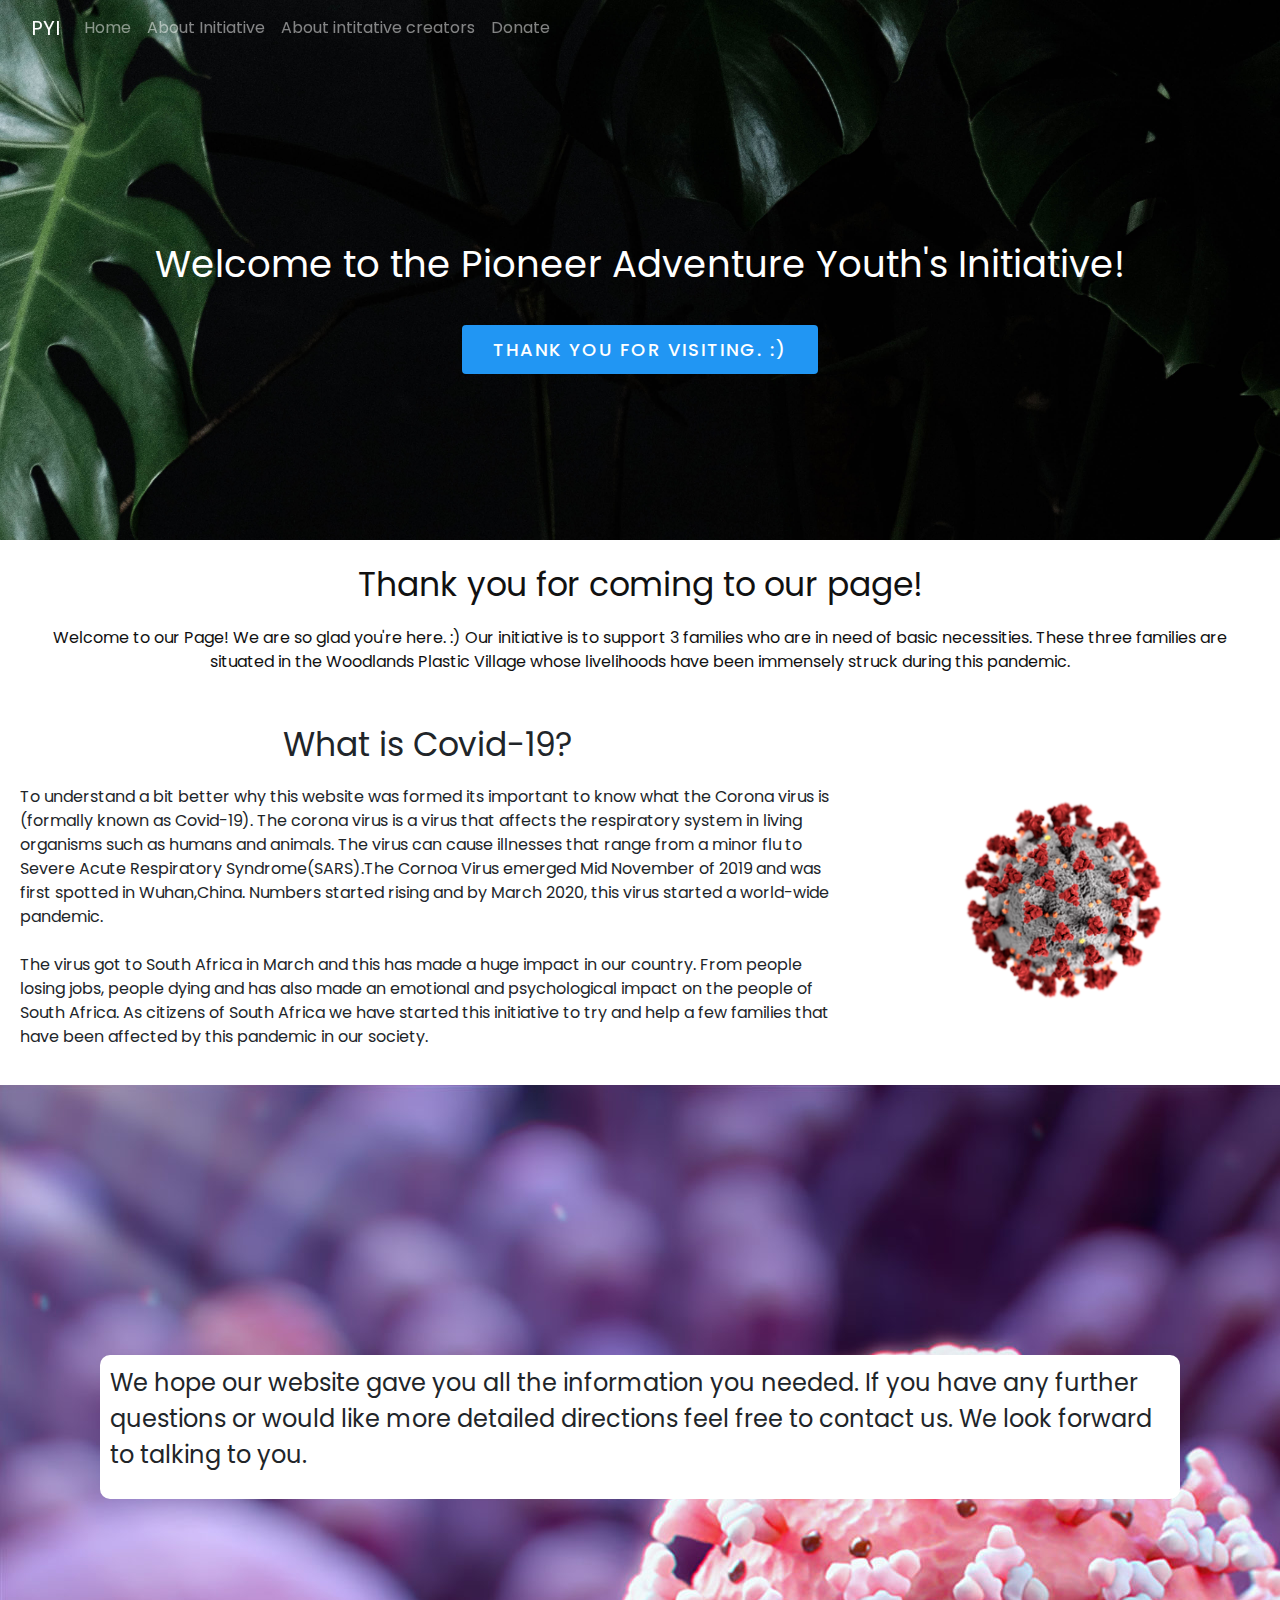
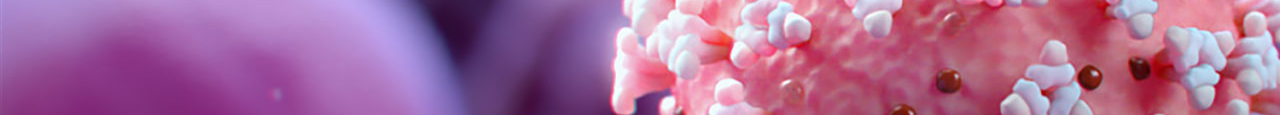
==== index.html @ 7f81a928 "Add files via upload" ====
<!DOCTYPE html>
<html lang="en" dir="ltr">
  <head>
    <meta charset="utf-8">
    <meta content="width=device-width, initial-scale=1" name="viewport" />
      <link rel="stylesheet" href="css/bootstrap.min.css">
      <link rel="stylesheet" type="text/css" href="st.css">
      <link rel="stylesheet" type="text/css" href="style.css">
        <script src="js/jquery.js" ></script>
      <script src="js/bootstrap.min.js" ></script>

    <title>JCP Assignment</title>
  </head>
  <body>



<div id="topbar">
<div class="container-fluid">
  <nav class="navbar navbar-expand-sm navbar-dark ">
    <a class="navbar-brand" href="index.html">PYI</a>

      <!-- Toggler/collapsibe Button -->
      <button class="navbar-toggler" type="button" data-toggle="collapse" data-target="#collapsibleNavbar">
        <span class="navbar-toggler-ico"></span>
      </button>

      <!-- Navbar links -->
      <div class="collapse navbar-collapse" id="collapsibleNavbar">
        <ul class="navbar-nav">
          <li class="nav-item">
            <a class="nav-link" href="index.html">Home</a>
          </li>
          <li class="nav-item">
            <a class="nav-link" href="aboutin.html">About Initiative</a>
          </li>
          <li class="nav-item">
            <a class="nav-link" href="creators.html">About intitative creators</a>
          </li>
          <li class="nav-item">
            <span class="nav-link">
            <span data-toggle="modal" data-target=".bd-example-modal-lg" >Donate</span>
            </span>
          </li>
        </ul>

      </div>
</nav>
</div>
</div>

    <section class="banner">
    	<div class="textBx">
    		<h2> <span>Welcome to the Pioneer Adventure Youth's Initiative!</span></h2>
    		<a href="#" class="btn"> Thank you for visiting. :)</a>
    	</div>
    </section>

    <section class="intro small">
    	<div class="Heading">
    		<h2>Thank you for coming to our page!</h2>
    	</div>
      <div class="row">
<div class="col-8">
<p>Welcome to our Page! We are so glad you're here. :)
Our initiative is to support 3 families who are in need of basic necessities.
These three families are situated in the Woodlands Plastic Village whose livelihoods
have been immensely struck during this pandemic.</p>
</div>
<div class="col-4">
  <div class="fss">
  <img src="coc.png" class="image" width="100%">
  </div>
</div>
      </div>
    	<div class="content">
    		<div class="cbx x50">

    		  <div class="heading">
    			<h3>What is Covid-19?</h3>
    		  </div>
    		  To understand a bit better why this website was formed its important to know what the Corona virus is (formally known as Covid-19).
    		  The corona virus is a virus that affects the respiratory system in living organisms such as humans and animals.
    		  The virus can cause illnesses that range from a minor flu to Severe Acute Respiratory Syndrome(SARS).The Cornoa Virus emerged Mid November of 2019 and was first spotted in Wuhan,China. Numbers started rising and by March 2020, this virus started a world-wide pandemic.
    		   <br>
    		   <br>
    		   The virus got to South Africa in March and this has made a huge impact in our country. From people losing jobs, people dying and has also
    		   made an emotional and psychological impact on the people of South Africa. As citizens of South Africa we have started this initiative to
    		   try and help a few families that have been affected by this pandemic in our society.
    		   </p>
    		</div>

    		</div>




    </section>



    <section class="intro big">
      <div class="Heading">
        <p id="heading">Thank you for coming to our page!</p>
        <p>Welcome to our Page! We are so glad you're here. :)
        Our initiative is to support 3 families who are in need of basic necessities.
        These three families are situated in the Woodlands Plastic Village whose livelihoods
        have been immensely struck during this pandemic.</p>
      </div>
      <div class="row">
    <div class="col-8">

    <p id="heading">What is Covid-19?</p>

    To understand a bit better why this website was formed its important to know what the Corona virus is (formally known as Covid-19).
    The corona virus is a virus that affects the respiratory system in living organisms such as humans and animals.
    The virus can cause illnesses that range from a minor flu to Severe Acute Respiratory Syndrome(SARS).The Cornoa Virus emerged Mid November of 2019 and was first spotted in Wuhan,China. Numbers started rising and by March 2020, this virus started a world-wide pandemic.
     <br>
     <br>
     The virus got to South Africa in March and this has made a huge impact in our country. From people losing jobs, people dying and has also
     made an emotional and psychological impact on the people of South Africa. As citizens of South Africa we have started this initiative to
     try and help a few families that have been affected by this pandemic in our society.
     </p>
    </div>
    <div class="col-4">
      <div class="ov">
<img src="coc.png" class="image" width="200px">
      </div>

    </div>
      </div>

    </section>



<div class="footer">
<div class="container">
<div class="col-12">
  <div class="containt">


<p>We hope our website gave you all the information you needed. If you have any further questions or would like more detailed directions feel free to contact us. We look forward to talking to you.</p>
</div>
</div>
</div>
</div>










    <!-- Button trigger modal -->



    <!-- Modal -->
    <div class="modal fade bd-example-modal-lg" tabindex="-1" role="dialog" aria-labelledby="myLargeModalLabel" aria-hidden="true">
      <div class="modal-dialog modal-lg">
        <div class="modal-content">
          <div class="container-fluid mt-4">
            <h4 class="text-center">DONATIONS</h4>
            <form>
      <div class="form-group ">
        <div class="row">
          <div class="col-md-6">
            <input type="email" class="form-control" id="exampleInputEmail1" aria-describedby="emailHelp" placeholder="First Name">
          </div>
          <div class="col-md-6">
            <input type="email" class="form-control" id="exampleInputEmail1" aria-describedby="emailHelp" placeholder="Last Name">
          </div>
        </div>
        <div class="row mt-3">
          <div class="col-md-6">
            <input type="email" class="form-control" id="exampleInputEmail1" aria-describedby="emailHelp" placeholder="Email">
          </div>
          <div class="col-md-6">
            <input type="email" class="form-control" id="exampleInputEmail1" aria-describedby="emailHelp" placeholder="Phone Number">
          </div>
        </div>
        <div class="col-md-12">

          <textarea placeholder="Enter Your Message" name="name" rows="8"></textarea>
          <i>Please specify what you will donate and add a message if you would like :)</i>
        </div>

      </div>

    <div class="text-center mb-4">
      <button type="submit" class="btn btn-warning">Submit</button>
    </div>


    </form>
          </div>
        </div>
      </div>
    </div>


    <script type="text/javascript">
    			window.addEventListener('scroll',function(){
    				var header = document.getElementById('topbar');
    				header.classList.toggle('sticky',window.scrollY > 0);
    			});
    		</script>
  </body>

</html>
---- st.css ----
.Kcard img{
  max-height: 25vh;
  object-fit: cover;
  border-radius: 10px 10px 0px 0px;
}
.Kcard p{
  font-size: 14px;
}
.Kcard h3{
  text-align: center;
}
.Kcard{
  height: 70vh;
  border-radius: 10px;
  box-shadow: 0px 0px 4px 1px #d9d9d9;
}
.Kcard p{
  padding: 5px;
}
.donate{
  position: -webkit-sticky; /* Safari */
  position: sticky;
  bottom: 10px;
  left: 30px;
  margin-left: 5px;

}
.btn-primary{
  border: 1px solid transparent;
  -webkit-animation: glow 2.0s infinite alternate;
   -webkit-transition: border 2.0s linear, box-shadow 2.0s linear;
     -moz-transition: border 2.0s linear, box-shadow 2.0s linear;
          transition: border 2.0s linear, box-shadow 2.0s linear;

}
textarea{
  margin-top: 10px;
  width: 100%
}

@-webkit-keyframes glow {
    to {
         border-color: #007bff;
    -webkit-box-shadow: 0 0 5px 2px #007bff;
       -moz-box-shadow: 0 0 5px 2px #007bff;
            box-shadow: 0 0 5px 2px #007bff;
    }
}

.image {

  overflow: hidden;
    -webkit-animation:spin 44s linear infinite;
    -moz-animation:spin 44s linear infinite;
    animation:spin 44s linear infinite;
}

@-moz-keyframes spin { 100% { -moz-transform: rotate(360deg); } }
@-webkit-keyframes spin { 100% { -webkit-transform: rotate(360deg); } }
@keyframes spin { 100% { -webkit-transform: rotate(360deg); transform:rotate(360deg); } }

.navbar-dark .navbar-toggler {
    color: rgb(0 0 0 / 50%);
    border-color: rgb(250 250 250 / 90%);
}
.sticky .navbar-dark .navbar-nav .nav-link {
    color: rgba(0,0,0) !important;
}
.nav-link:hover {
    cursor: pointer;
}
#topbar.sticky .navbar-light .navbar-toggler {
    color: rgba(0,0,0,.5);
    border-color: black !important;
}
.sticky.button.navbar-toggler.collapsed {
    border-color: #000;
}

.navbar-light .navbar-toggler-ico {
    background-image: url(data:image/svg+xml,%3csvg xmlns='http://www.w3.org/2000/svg' width='30' height='30' viewBox='0 0 30 30'%3e%3cpath stroke='rgba%280, 250, 259, 0.5%29' stroke-linecap='round' stroke-miterlimit='10' stroke-width='2' d='M4 7h22M4 15h22M4 23h22'/%3e%3c/svg%3e) !important;
}

.navbar-light .navbar-toggler {
    color: rgba(0,0,0,.5);
    border-color: rgb(250 250 250);
}





.card {




    background: #222;
    overflow: hidden;
          border-radius: 10px;

}
.card .imgBx, .card .details {
    width: 100%;
    height: 100%;
    position: absolute;
          border-radius: 10px;

}

.card .imgBx {

    background-color: #ccc;
    background-repeat: no-repeat;
    background-position: center top;
    background-size: cover;
    padding: .5em;
    transition: left .5s;
      will-change: left;

}

.card:nth-of-type(1) .imgBx {
    background-image: url('./pc.jpg');
}

.card:nth-of-type(2) .imgBx {
    background-image: url(http://lorempixel.com/400/400/nature/2/);
}

.card:nth-of-type(3) .imgBx {
    background-image: url(http://lorempixel.com/400/400/nature/3/);
}

.card:hover .imgBx {
    top: 0;
    left: -100%;
}

.card .imgBx img {
    width: 100%;
}

.card .imgBx nav {
  position: absolute;
  background: rgba(0, 0, 0, .35);
text-align: center !important;
bottom: 10px;
}

/*shows only om touch devices*/
.card .details nav {

    display:none;
  position: absolute;
    right: 10px;
    bottom:10px;
  background: rgba(0, 0, 0, .35);
  width: 34px;
  height: 34px;
  color: white;
    border: 1px solid white;
  border-radius: 50%;
}
.card .details nav:after {
  content: 'X';
  position: absolute;
  top: 50%;
  left: 50%;
  transform: translate(-50%, -50%);
  font-size: 15px;
  margin-top: 0;
}

.card .details {
        color: #fff;
    background: #222;
    top: 0;
    left: 100%;
    padding: 0;
    transition: left .5s;
      will-change: left;
}
.card:hover .details {
    top: 0;
    left: 0%;
}

.card .detailsBGtouch {
    background: #444;
}

.card .details h2 {
    text-align: center;
    margin: 0;
    padding: 10px;
    border-bottom: 2px solid #fff;
}

.card .details p {
    margin: 0;
padding: 1em;
}

.card .details p a {
    color: #fffccc;
}

.card .details span {
    color: #999;
    display:block;
line-height:2em;
    text-align: center;
    letter-spacing: 10px;
}

.card .details ul {
    margin: 0;
    padding: 0;
    list-style: none;
}

.card .details li a {
    display:block;
    color: #fff;
    text-decoration: none;
    padding: 5px 1em;
        background:#444;
    border-top: 1px solid #666;
        border-bottom: 1px solid #000;
font-size:90%;
    line-height:1;
}
.card .details li a:hover {
    background:#333;
}

.logtxt{opacity:0;
position:absolute;
    width:100%;
    height:40px;
    z-index:2;
    background:rgba(0,0,0,.5);
    margin:0;
}
.container1 {
  display: flex;
  width: 100%;
  height: 35vh;
  box-sizing: border-box;
  border: 3px solid #000;
}
.box {
  flex: 1;
  overflow: hidden;
  transition: .5s;
  line-height: 0;
}

.box>img {
  width: 200%;
  height: 100%;
  object-fit: cover;
  transition: .5s;
}

.box>span {
  font-size: 3.8vh;
  display: block;
  text-align: center;
  height: 10vh;
  line-height: 2.6;
}

.box:hover {
  flex: 1 1 50%;
}

.box:hover>img {
  width: 100%;
}
.pic img{
height: 25vh;
}
.container .col{
  padding: 0px;
}
.footer{
  background-image: url('./covid.jpg');
  height: 70vh;
}
.containt{
  margin-top: 25%;
  background: #fff;
  padding: 10px;
  border-radius: 10px;
}
.containt p{
  font-size: 24px;
}
---- style.css ----
@import url('https://fonts.googleapis.com/css?family=Poppins:200,300,400,500,600,700,800,900&display=swap');
*
{
	margin: 0;
	padding: 0;
overflow-x: hidden;
	font-family: 'Poppins', sans-serif;
}

.small{
	display: none;
}

.ov{
	overflow-y: hidden;
	text-align: center;
	padding-top: 80px
}
@media only screen and (max-width: 768px) {

.big{
	display: none;
}
.small{
	display: block;
}

  .banner
  {

  	height: 100vh;

  }

  .banner2
  {


  height: 100vh;


  }

  .banner3
  {

height: 100vh;

  }
	.banner h2
	{
		font-size: 18px;


	}
	section
	{
		padding-bottom: : 0px !important;
	}
}
section
{
	padding: 20px;
}
.banner
{

	min-height: 60vh;
	background: url(background.jpg);
	background-size: cover;
	padding-top: 25vh;
	text-align: center;
}

.banner2
{

	background: url(background2.jpg);
	min-height: 60vh;

	background-size: cover;
	padding-top: 25vh;
	text-align: center;
}

.banner3
{
	position: relative;
	min-height: 60vh;
	padding-top: 25vh;
	background: url(background3.jpg);
	background-size: cover;
	background-position: right;

text-align: center;
}





.banner h2
{
	font-size: 3em;
	color: #fff;
	font-weight: 500;

}
.banner2 h2
{
	font-size: 3em;
	color: #fff;
	font-weight: 500;

}

.banner3 h2
{
	font-size: 3em;
	color: #fff;
	font-weight: 500;

}

.banner h2 span
{
	font-size: 37px;
	font-weight: 400;
}
#topbar
{
	position: fixed;
	top: 0;
	left: 0;
	width: 100%;

	z-index: 1000;
	display: flex;
	justify-content: space-between;
	align-items: center;
	transition: 0.5s;
}

#topbar.sticky
{
	background: #f9f9f9f7;
	color: #000 !important;

}
.sticky .navbar-dark .navbar-toggler {
    color: rgb(0 0 0 / 50%);
    border-color: rgb(0 0 0 / 90%);
}

.sticky>.navbar-dark>.navbar-toggler {
    color: rgba(0,0,0,);
    border-color: black !important;
}
.navbar{

}

.btn
{
	position: relative;
	background : #2196f3;
	display: inline-block;
	color: #fff;
	margin-top: 20px;
	padding: 10px 30px;
	font-size: 18px;
	text-transform: uppercase;
	text-decoration: none;
	letter-spacing: 2px;
	font-weight: 500;

}




header .logo
{
	color: #fff;
	font-size: 24px;
	text-transform: uppercase;
	text-decoration: none;
	font-weight: 700;
	letter-spacing: 2px;
}

header ul
{
	position: relative;
	display: flex;
}

header ul li
{
	position: relative;
	list-style: none;
}
.navbar-light .navbar-brand {
    color: rgba(250,250,250,.9);
}
.navbar-light .navbar-nav .nav-link {
    color: rgb(255 255 255 / 90%);
}
.sticky .navbar-light .navbar-nav .nav-link {
    color: rgb(0 0 0 / 90%);
}
header ul li a
{
	position: relative;
	display: inline-block;
	margin:  0 15px;
	color: #fff;
	text-decoration: none;
}
.h1, .h2, .h3, .h4, .h5, .h6, h1, h2, h3, h4, h5, h6 {
    margin-bottom: .5rem;
    font-weight: 500;
    line-height: normal;
}
.fss{
	overflow: hidden;
}
#exampleInputEmail1{
	margin: 5px 0px;
}
#topbar.sticky ul li a
{
	color: #111;
}
#topbar.sticky a
{
	color: #111;
}
#topbar.sticky .logo
{
	color: #111;
}
.Heading
{
	width: 100%;
	text-align: center;
	margin-bottom: 30px;
	color: #111;
}
#heading{
	font-size: 33px;
	text-align: center;
}

.content
{
	display: flex;
	justify-content: space-between;
}

.cbx h3
{
	font-size: 24px;
	margin-bottom: 10px;
}

.ending .content
{
	display: flex;
	justify-content: space-between;
	flex-wrap: wrap;
}

.ending .content .endingbox
{

	padding: 10%;

}

.ending .content .endingbox img
{

	width: 100%;
}

.img img
{
	height: 50%;
}
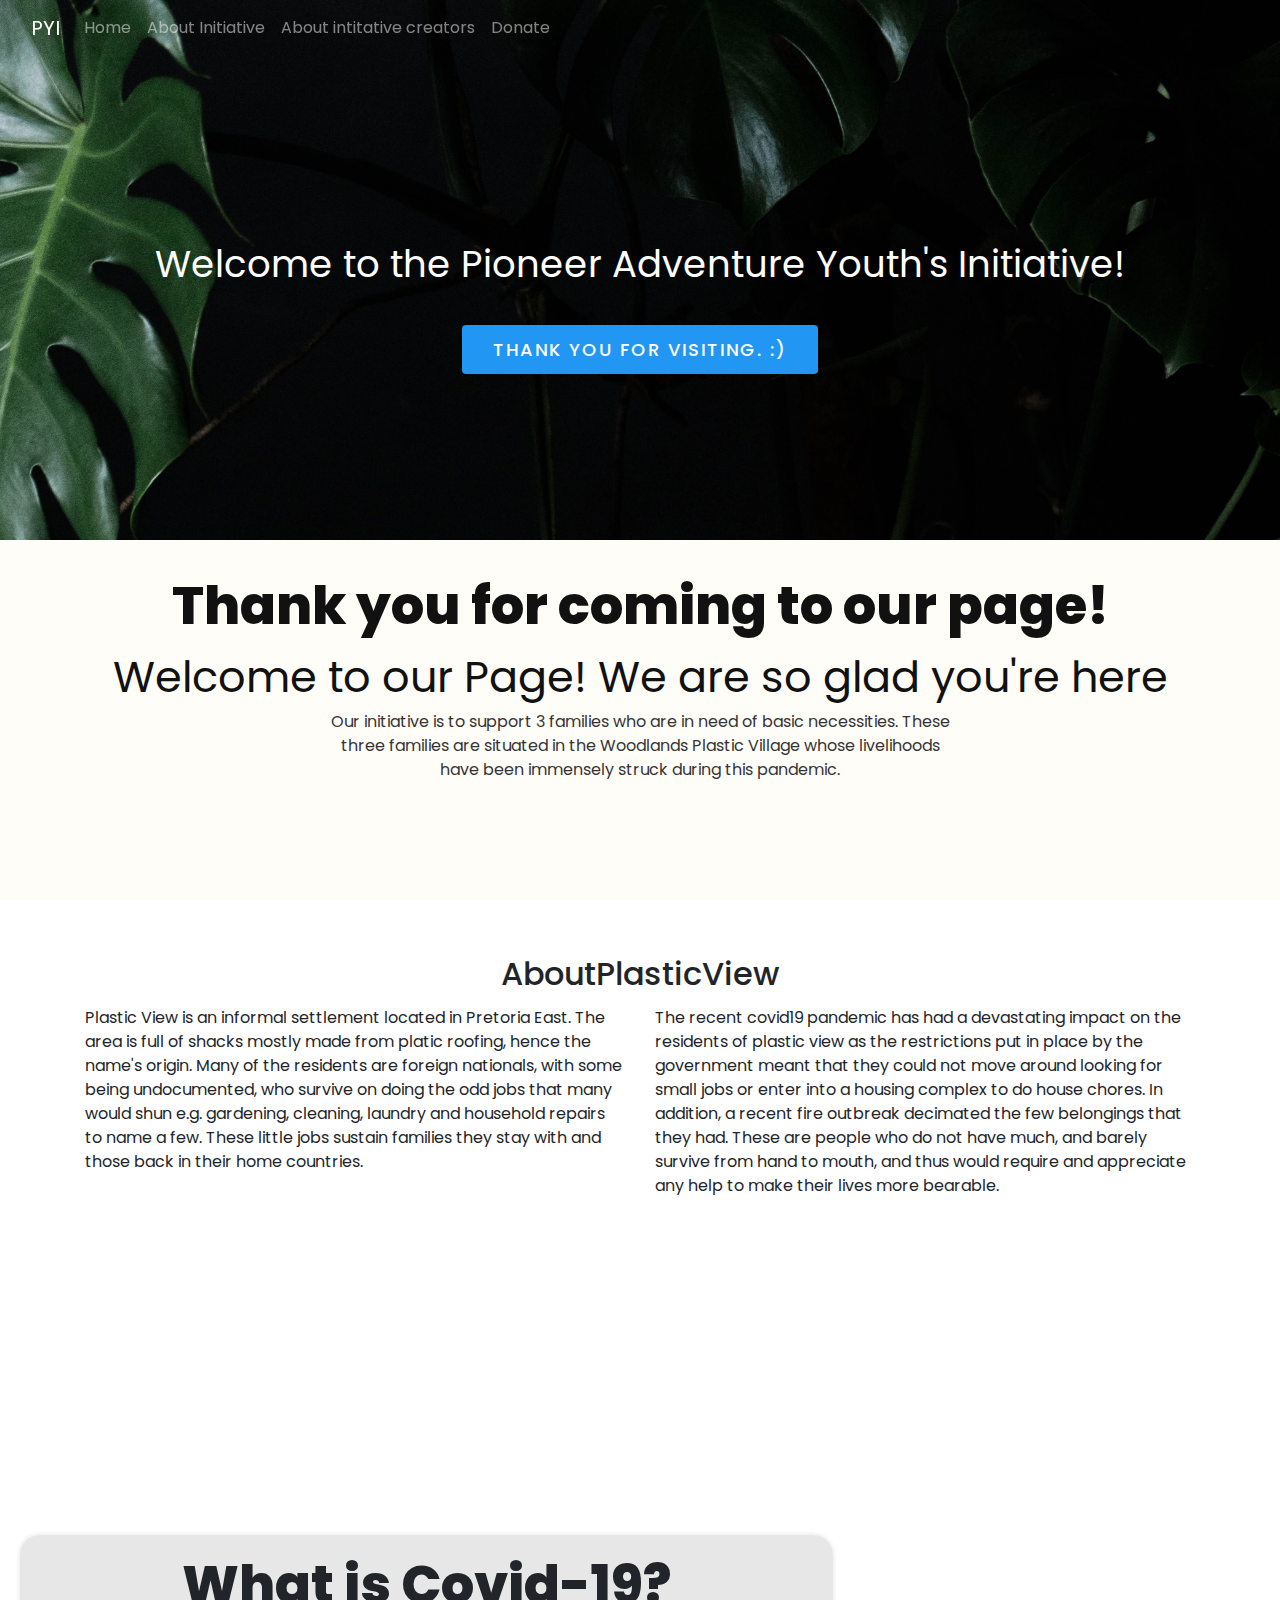
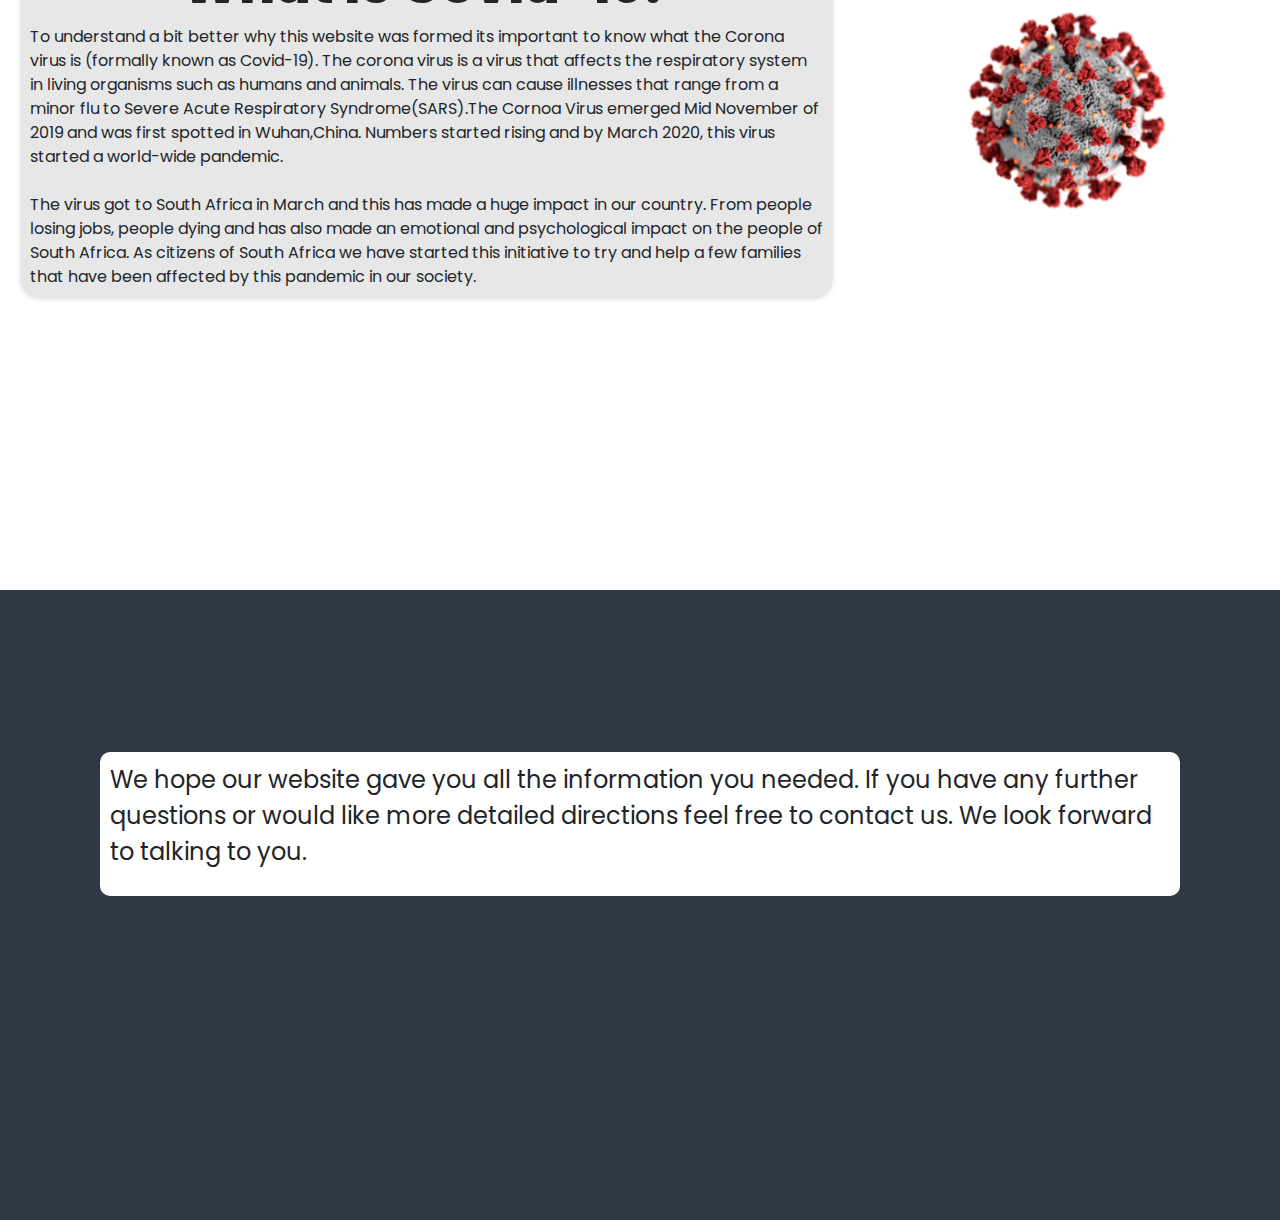
==== commit 0487bb5d: "Add files via upload" ====
--- a/index.html
+++ b/index.html
@@ -1,214 +1,307 @@
 <!DOCTYPE html>
 <html lang="en" dir="ltr">
-  <head>
-    <meta charset="utf-8">
-    <meta content="width=device-width, initial-scale=1" name="viewport" />
-      <link rel="stylesheet" href="css/bootstrap.min.css">
-      <link rel="stylesheet" type="text/css" href="st.css">
-      <link rel="stylesheet" type="text/css" href="style.css">
-        <script src="js/jquery.js" ></script>
-      <script src="js/bootstrap.min.js" ></script>
-
-    <title>JCP Assignment</title>
-  </head>
-  <body>
-
-
-
-<div id="topbar">
-<div class="container-fluid">
-  <nav class="navbar navbar-expand-sm navbar-dark ">
-    <a class="navbar-brand" href="index.html">PYI</a>
-
-      <!-- Toggler/collapsibe Button -->
-      <button class="navbar-toggler" type="button" data-toggle="collapse" data-target="#collapsibleNavbar">
-        <span class="navbar-toggler-ico"></span>
-      </button>
-
-      <!-- Navbar links -->
-      <div class="collapse navbar-collapse" id="collapsibleNavbar">
-        <ul class="navbar-nav">
-          <li class="nav-item">
-            <a class="nav-link" href="index.html">Home</a>
-          </li>
-          <li class="nav-item">
-            <a class="nav-link" href="aboutin.html">About Initiative</a>
-          </li>
-          <li class="nav-item">
-            <a class="nav-link" href="creators.html">About intitative creators</a>
-          </li>
-          <li class="nav-item">
-            <span class="nav-link">
-            <span data-toggle="modal" data-target=".bd-example-modal-lg" >Donate</span>
-            </span>
-          </li>
-        </ul>
-
-      </div>
-</nav>
-</div>
-</div>
-
-    <section class="banner">
-    	<div class="textBx">
-    		<h2> <span>Welcome to the Pioneer Adventure Youth's Initiative!</span></h2>
-    		<a href="#" class="btn"> Thank you for visiting. :)</a>
-    	</div>
-    </section>
-
-    <section class="intro small">
-    	<div class="Heading">
-    		<h2>Thank you for coming to our page!</h2>
-    	</div>
+<head>
+  <meta charset="utf-8">
+  <meta content="width=device-width, initial-scale=1" name="viewport" />
+  <link rel="stylesheet" href="css/bootstrap.min.css">
+  <link rel="stylesheet" type="text/css" href="st.css">
+  <link rel="stylesheet" type="text/css" href="style.css">
+  <script src="js/jquery.js" ></script>
+  <script src="js/bootstrap.min.js" ></script>
+
+  <title>JCP Assignment</title>
+</head>
+<body>
+
+
+
+  <div id="topbar">
+    <div class="container-fluid">
+      <nav class="navbar navbar-expand-sm navbar-dark ">
+        <a class="navbar-brand" href="index.html">PYI</a>
+
+        <!-- Toggler/collapsibe Button -->
+        <button class="navbar-toggler" type="button" data-toggle="collapse" data-target="#collapsibleNavbar">
+          <span class="navbar-toggler-ico"></span>
+        </button>
+
+        <!-- Navbar links -->
+        <div class="collapse navbar-collapse" id="collapsibleNavbar">
+          <ul class="navbar-nav">
+            <li class="nav-item">
+              <a class="nav-link" href="index.html">Home</a>
+            </li>
+            <li class="nav-item">
+              <a class="nav-link" href="aboutin.html">About Initiative</a>
+            </li>
+            <li class="nav-item">
+              <a class="nav-link" href="creators.html">About intitative creators</a>
+            </li>
+            <li class="nav-item">
+              <span class="nav-link">
+                <span data-toggle="modal" data-target=".bd-example-modal-lg" >Donate</span>
+              </span>
+            </li>
+          </ul>
+
+        </div>
+      </nav>
+    </div>
+  </div>
+
+  <section class="banner">
+    <div class="textBx">
+      <h2> <span>Welcome to the Pioneer Adventure Youth's Initiative!</span></h2>
+      <a href="#" class="btn"> Thank you for visiting. :)</a>
+    </div>
+  </section>
+
+  <section class="intro small">
+    <div class="text-center">
+      <h2>Thank you for coming to our page!</h2>
+    </div>
+    <div class="row">
+      <div class="col-8">
+        <p>Welcome to our Page! We are so glad you're here. :)
+          Our initiative is to support 3 families who are in need of basic necessities.
+          These three families are situated in the Woodlands Plastic Village whose livelihoods
+          have been immensely struck during this pandemic.</p>
+        </div>
+        <div class="col-4">
+          <div class="fss">
+            <img src="coc.png" class="image" width="100%">
+          </div>
+        </div>
+      </div>
+
+
+      <div class="">
+      <div class="text-center">
+      <h2> AboutPlasticView </h2>
+      </div>
+      <div class="container">
+
+
       <div class="row">
-<div class="col-8">
-<p>Welcome to our Page! We are so glad you're here. :)
-Our initiative is to support 3 families who are in need of basic necessities.
-These three families are situated in the Woodlands Plastic Village whose livelihoods
-have been immensely struck during this pandemic.</p>
-</div>
-<div class="col-4">
-  <div class="fss">
-  <img src="coc.png" class="image" width="100%">
-  </div>
-</div>
-      </div>
-    	<div class="content">
-    		<div class="cbx x50">
-
-    		  <div class="heading">
-    			<h3>What is Covid-19?</h3>
-    		  </div>
-    		  To understand a bit better why this website was formed its important to know what the Corona virus is (formally known as Covid-19).
-    		  The corona virus is a virus that affects the respiratory system in living organisms such as humans and animals.
-    		  The virus can cause illnesses that range from a minor flu to Severe Acute Respiratory Syndrome(SARS).The Cornoa Virus emerged Mid November of 2019 and was first spotted in Wuhan,China. Numbers started rising and by March 2020, this virus started a world-wide pandemic.
-    		   <br>
-    		   <br>
-    		   The virus got to South Africa in March and this has made a huge impact in our country. From people losing jobs, people dying and has also
-    		   made an emotional and psychological impact on the people of South Africa. As citizens of South Africa we have started this initiative to
-    		   try and help a few families that have been affected by this pandemic in our society.
-    		   </p>
-    		</div>
-
-    		</div>
-
-
-
-
-    </section>
-
-
-
-    <section class="intro big">
-      <div class="Heading">
-        <p id="heading">Thank you for coming to our page!</p>
-        <p>Welcome to our Page! We are so glad you're here. :)
-        Our initiative is to support 3 families who are in need of basic necessities.
-        These three families are situated in the Woodlands Plastic Village whose livelihoods
-        have been immensely struck during this pandemic.</p>
-      </div>
+      <div class="col-md-6 mb-3">
+      <p>Plastic View is an informal settlement located in Pretoria East. The area is full of shacks mostly
+      made from platic roofing, hence the name's origin. Many of the residents are foreign nationals,
+      with some being undocumented, who survive on doing the odd jobs that many would shun e.g.
+      gardening, cleaning, laundry and household repairs to name a few. These little jobs sustain
+      families they stay with and those back in their home countries.</p>
+      </div>
+      <div class="col-md-6">
+      <p>The recent covid19 pandemic has had a devastating impact on the residents of plastic view as
+      the restrictions put in place by the government meant that they could not move around looking
+      for small jobs or enter into a housing complex to do house chores. In addition, a recent fire
+      outbreak decimated the few belongings that they had. These are people who do not have much,
+      and barely survive from hand to mouth, and thus would require and appreciate any help to make
+      their lives more bearable.
+      </p>
+      </div>
+      </div>
+      </div>
+      </div>
+
+
+      <div class="">
+        <div class="cbx x50">
+
+          <div class="text-center mb-2 mt-2">
+            <h3>What is Covid-19?</h3>
+          </div>
+          To understand a bit better why this website was formed its important to know what the Corona virus is (formally known as Covid-19).
+          The corona virus is a virus that affects the respiratory system in living organisms such as humans and animals.
+          The virus can cause illnesses that range from a minor flu to Severe Acute Respiratory Syndrome(SARS).The Cornoa Virus emerged Mid November of 2019 and was first spotted in Wuhan,China. Numbers started rising and by March 2020, this virus started a world-wide pandemic.
+          <br>
+          <br>
+          The virus got to South Africa in March and this has made a huge impact in our country. From people losing jobs, people dying and has also
+          made an emotional and psychological impact on the people of South Africa. As citizens of South Africa we have started this initiative to
+          try and help a few families that have been affected by this pandemic in our society.
+        </p>
+      </div>
+
+    </div>
+
+
+
+
+  </section>
+
+
+
+  <div class="intro big">
+    <div class="Heading">
+      <p id="heading">Thank you for coming to our page!</p>
+      <p id="subhead">Welcome to our Page! We are so glad you're here</p>
       <div class="row">
-    <div class="col-8">
-
-    <p id="heading">What is Covid-19?</p>
-
-    To understand a bit better why this website was formed its important to know what the Corona virus is (formally known as Covid-19).
-    The corona virus is a virus that affects the respiratory system in living organisms such as humans and animals.
-    The virus can cause illnesses that range from a minor flu to Severe Acute Respiratory Syndrome(SARS).The Cornoa Virus emerged Mid November of 2019 and was first spotted in Wuhan,China. Numbers started rising and by March 2020, this virus started a world-wide pandemic.
-     <br>
-     <br>
-     The virus got to South Africa in March and this has made a huge impact in our country. From people losing jobs, people dying and has also
-     made an emotional and psychological impact on the people of South Africa. As citizens of South Africa we have started this initiative to
-     try and help a few families that have been affected by this pandemic in our society.
-     </p>
-    </div>
-    <div class="col-4">
-      <div class="ov">
-<img src="coc.png" class="image" width="200px">
-      </div>
-
-    </div>
-      </div>
-
-    </section>
-
-
-
-<div class="footer">
+        <div class="col">
+
+        </div>
+        <div class="col-6">
+          <p id="sub">
+            Our initiative is to support 3 families who are in need of basic necessities.
+            These three families are situated in the Woodlands Plastic Village whose livelihoods
+            have been immensely struck during this pandemic.</p>
+          </div>
+          <div class="col">
+
+          </div>
+        </div>
+
+      </div>
+
+<div class="AboutPlasticView">
+<div class="text-center">
+<h2> AboutPlasticView </h2>
+</div>
 <div class="container">
-<div class="col-12">
-  <div class="containt">
-
-
-<p>We hope our website gave you all the information you needed. If you have any further questions or would like more detailed directions feel free to contact us. We look forward to talking to you.</p>
-</div>
-</div>
-</div>
-</div>
-
-
-
-
-
-
-
-
-
-
-    <!-- Button trigger modal -->
-
-
-
-    <!-- Modal -->
-    <div class="modal fade bd-example-modal-lg" tabindex="-1" role="dialog" aria-labelledby="myLargeModalLabel" aria-hidden="true">
-      <div class="modal-dialog modal-lg">
-        <div class="modal-content">
-          <div class="container-fluid mt-4">
-            <h4 class="text-center">DONATIONS</h4>
-            <form>
-      <div class="form-group ">
+
+
+<div class="row">
+<div class="col-md-6 mb-3">
+<p>Plastic View is an informal settlement located in Pretoria East. The area is full of shacks mostly
+made from platic roofing, hence the name's origin. Many of the residents are foreign nationals,
+with some being undocumented, who survive on doing the odd jobs that many would shun e.g.
+gardening, cleaning, laundry and household repairs to name a few. These little jobs sustain
+families they stay with and those back in their home countries.</p>
+</div>
+<div class="col-md-6">
+<p>The recent covid19 pandemic has had a devastating impact on the residents of plastic view as
+the restrictions put in place by the government meant that they could not move around looking
+for small jobs or enter into a housing complex to do house chores. In addition, a recent fire
+outbreak decimated the few belongings that they had. These are people who do not have much,
+and barely survive from hand to mouth, and thus would require and appreciate any help to make
+their lives more bearable.
+</p>
+</div>
+</div>
+</div>
+</div>
+
+
+
+
+
+
+      <div id="cov" class="container-fluid">
+
+
         <div class="row">
-          <div class="col-md-6">
-            <input type="email" class="form-control" id="exampleInputEmail1" aria-describedby="emailHelp" placeholder="First Name">
-          </div>
-          <div class="col-md-6">
-            <input type="email" class="form-control" id="exampleInputEmail1" aria-describedby="emailHelp" placeholder="Last Name">
-          </div>
-        </div>
-        <div class="row mt-3">
-          <div class="col-md-6">
-            <input type="email" class="form-control" id="exampleInputEmail1" aria-describedby="emailHelp" placeholder="Email">
-          </div>
-          <div class="col-md-6">
-            <input type="email" class="form-control" id="exampleInputEmail1" aria-describedby="emailHelp" placeholder="Phone Number">
-          </div>
-        </div>
-        <div class="col-md-12">
-
-          <textarea placeholder="Enter Your Message" name="name" rows="8"></textarea>
-          <i>Please specify what you will donate and add a message if you would like :)</i>
-        </div>
-
-      </div>
-
-    <div class="text-center mb-4">
-      <button type="submit" class="btn btn-warning">Submit</button>
-    </div>
-
-
-    </form>
-          </div>
-        </div>
-      </div>
-    </div>
-
-
-    <script type="text/javascript">
-    			window.addEventListener('scroll',function(){
-    				var header = document.getElementById('topbar');
-    				header.classList.toggle('sticky',window.scrollY > 0);
-    			});
-    		</script>
-  </body>
+
+          <div class="col-8">
+            <div class="info">
+
+
+              <p id="heading">What is Covid-19?</p>
+
+              To understand a bit better why this website was formed its important to know what the Corona virus is (formally known as Covid-19).
+              The corona virus is a virus that affects the respiratory system in living organisms such as humans and animals.
+              The virus can cause illnesses that range from a minor flu to Severe Acute Respiratory Syndrome(SARS).The Cornoa Virus emerged Mid November of 2019 and was first spotted in Wuhan,China. Numbers started rising and by March 2020, this virus started a world-wide pandemic.
+              <br>
+              <br>
+              The virus got to South Africa in March and this has made a huge impact in our country. From people losing jobs, people dying and has also
+              made an emotional and psychological impact on the people of South Africa. As citizens of South Africa we have started this initiative to
+              try and help a few families that have been affected by this pandemic in our society.
+            </p>
+          </div>
+          </div>
+          <div class="col-4">
+            <div class="ov">
+              <img src="coc.png" class="image" width="200px">
+            </div>
+
+        </div>
+      </div>
+    </div>
+
+  </div>
+
+
+
+  <div class="footer big">
+    <div class="container">
+      <div class="col-12">
+        <div class="containt">
+          <p>We hope our website gave you all the information you needed. If you have any further questions or would like more detailed directions feel free to contact us. We look forward to talking to you.</p>
+        </div>
+      </div>
+    </div>
+  </div>
+
+
+  <div class="footer2 small">
+    <div class="container">
+      <div class="col-12">
+        <div class="containt">
+          <p>We 1hope our website gave you all the information you needed. If you have any further questions or would like more detailed directions feel free to contact us. We look forward to talking to you.</p>
+        </div>
+      </div>
+    </div>
+  </div>
+
+
+
+
+
+
+
+
+
+  <!-- Button trigger modal -->
+
+
+
+  <!-- Modal -->
+  <div class="modal fade bd-example-modal-lg" tabindex="-1" role="dialog" aria-labelledby="myLargeModalLabel" aria-hidden="true">
+    <div class="modal-dialog modal-lg">
+      <div class="modal-content">
+        <div class="container-fluid mt-4">
+          <h4 class="text-center">DONATIONS</h4>
+          <form>
+            <div class="form-group ">
+              <div class="row">
+                <div class="col-md-6">
+                  <input type="email" class="form-control" id="exampleInputEmail1" aria-describedby="emailHelp" placeholder="First Name">
+                </div>
+                <div class="col-md-6">
+                  <input type="email" class="form-control" id="exampleInputEmail1" aria-describedby="emailHelp" placeholder="Last Name">
+                </div>
+              </div>
+              <div class="row mt-3">
+                <div class="col-md-6">
+                  <input type="email" class="form-control" id="exampleInputEmail1" aria-describedby="emailHelp" placeholder="Email">
+                </div>
+                <div class="col-md-6">
+                  <input type="email" class="form-control" id="exampleInputEmail1" aria-describedby="emailHelp" placeholder="Phone Number">
+                </div>
+              </div>
+              <div class="col-md-12">
+
+                <textarea placeholder="Enter Your Message" name="name" rows="8"></textarea>
+                <i>Please specify what you will donate and add a message if you would like :)</i>
+              </div>
+
+            </div>
+
+            <div class="text-center mb-4">
+              <button type="submit" class="btn btn-warning">Submit</button>
+            </div>
+
+
+          </form>
+        </div>
+      </div>
+    </div>
+  </div>
+
+
+  <script type="text/javascript">
+  window.addEventListener('scroll',function(){
+    var header = document.getElementById('topbar');
+    header.classList.toggle('sticky',window.scrollY > 0);
+  });
+  </script>
+</body>
 
 </html>
--- a/st.css
+++ b/st.css
@@ -88,13 +88,40 @@
 
 
 
-
-
+.cardwrapper{
+
+}
+.family{
+  background-image: url('./family.jpg');
+  background-position: right;
+}
+.fam{
+  background: rgb(255 255 255 / 66%);
+  margin: 10px 0px;
+  padding: 0px 5px;
+  border-radius: 10px;
+}
+.fam h3{
+  text-align: center;
+}
+.AboutPlasticView{
+
+  padding-top: 20px;
+  height: 60vh;
+}
+.Bbar{
+  margin-top: 7px;
+  text-align: center;
+  padding: 5px 0px;
+  box-shadow: 0px 0px 2px 1px #ececec;
+  margin-bottom: 1px;
+  border-radius: 10px;
+}
 .card {
 
-
-
-
+margin-top: 10px;
+box-shadow: 0px 0px 2px 1px #d6d6d6;
+    border: none;
     background: #222;
     overflow: hidden;
           border-radius: 10px;
@@ -110,7 +137,7 @@
 
 .card .imgBx {
 
-    background-color: #ccc;
+
     background-repeat: no-repeat;
     background-position: center top;
     background-size: cover;
@@ -121,15 +148,18 @@
 }
 
 .card:nth-of-type(1) .imgBx {
-    background-image: url('./pc.jpg');
-}
-
-.card:nth-of-type(2) .imgBx {
-    background-image: url(http://lorempixel.com/400/400/nature/2/);
-}
-
-.card:nth-of-type(3) .imgBx {
-    background-image: url(http://lorempixel.com/400/400/nature/3/);
+    background-image: url('./Josh.jpg');
+}
+
+.card #km {
+    background-image: url('./Kimberley.jpg') !important;
+}
+
+.card #jm {
+    background-image: url('./Jeremiah.jpg');
+}
+.card #pt {
+    background-image: url('./Peter.jpg');
 }
 
 .card:hover .imgBx {
@@ -143,9 +173,12 @@
 
 .card .imgBx nav {
   position: absolute;
-  background: rgba(0, 0, 0, .35);
+  background: rgb(224 222 222 / 64%);
 text-align: center !important;
 bottom: 10px;
+width: 95%;
+    color: #000;
+    font-weight: 700;
 }
 
 /*shows only om touch devices*/
@@ -286,11 +319,28 @@
   padding: 0px;
 }
 .footer{
-  background-image: url('./covid.jpg');
+  background: #2d3945;
   height: 70vh;
 }
+.footer2{
+  background-image: url('./mn.jpg');
+  background-position: top;
+  height: 40vh;
+}
+
+.footer2 .containt{
+  margin-top: 15%;
+  background: rgb(255 255 255 / 53%);
+  padding: 10px;
+  border-radius: 10px;
+}
+.footer2 .containt p{
+  font-size: 17px;
+}
+
+
 .containt{
-  margin-top: 25%;
+  margin-top: 15%;
   background: #fff;
   padding: 10px;
   border-radius: 10px;
@@ -298,3 +348,8 @@
 .containt p{
   font-size: 24px;
 }
+.content{
+  height: 40vh;
+  text-align: center;
+  padding-top: 30px;
+}
--- a/style.css
+++ b/style.css
@@ -243,15 +243,43 @@
 .Heading
 {
 	width: 100%;
+	height: 40vh;
+	padding-top: 2%;
 	text-align: center;
 	margin-bottom: 30px;
 	color: #111;
+	background: #fffdf8;
 }
 #heading{
-	font-size: 33px;
-	text-align: center;
-}
-
+	font-size: 53px;
+	text-align: center;
+	font-weight: 800;
+}
+#cov{
+	padding-top: 60px;
+	height: 80vh;
+	background-image: url('./mn.jpg');
+	background-attachment: fixed;
+}
+#subhead{
+	font-size: 43px;
+	text-align: center;
+	font-weight: 400;
+}
+.info{
+	margin: 5px;
+	border-radius: 20px;
+	padding: 10px;
+	box-shadow: 0px 0px 4px 1px #eaeaea;
+	background-color: rgb(216 216 216 / 62%);
+}
+#sub{
+	color: #343434;
+}
+.intro p {
+    margin-top: 0;
+    margin-bottom: 0px;
+}
 .content
 {
 	display: flex;
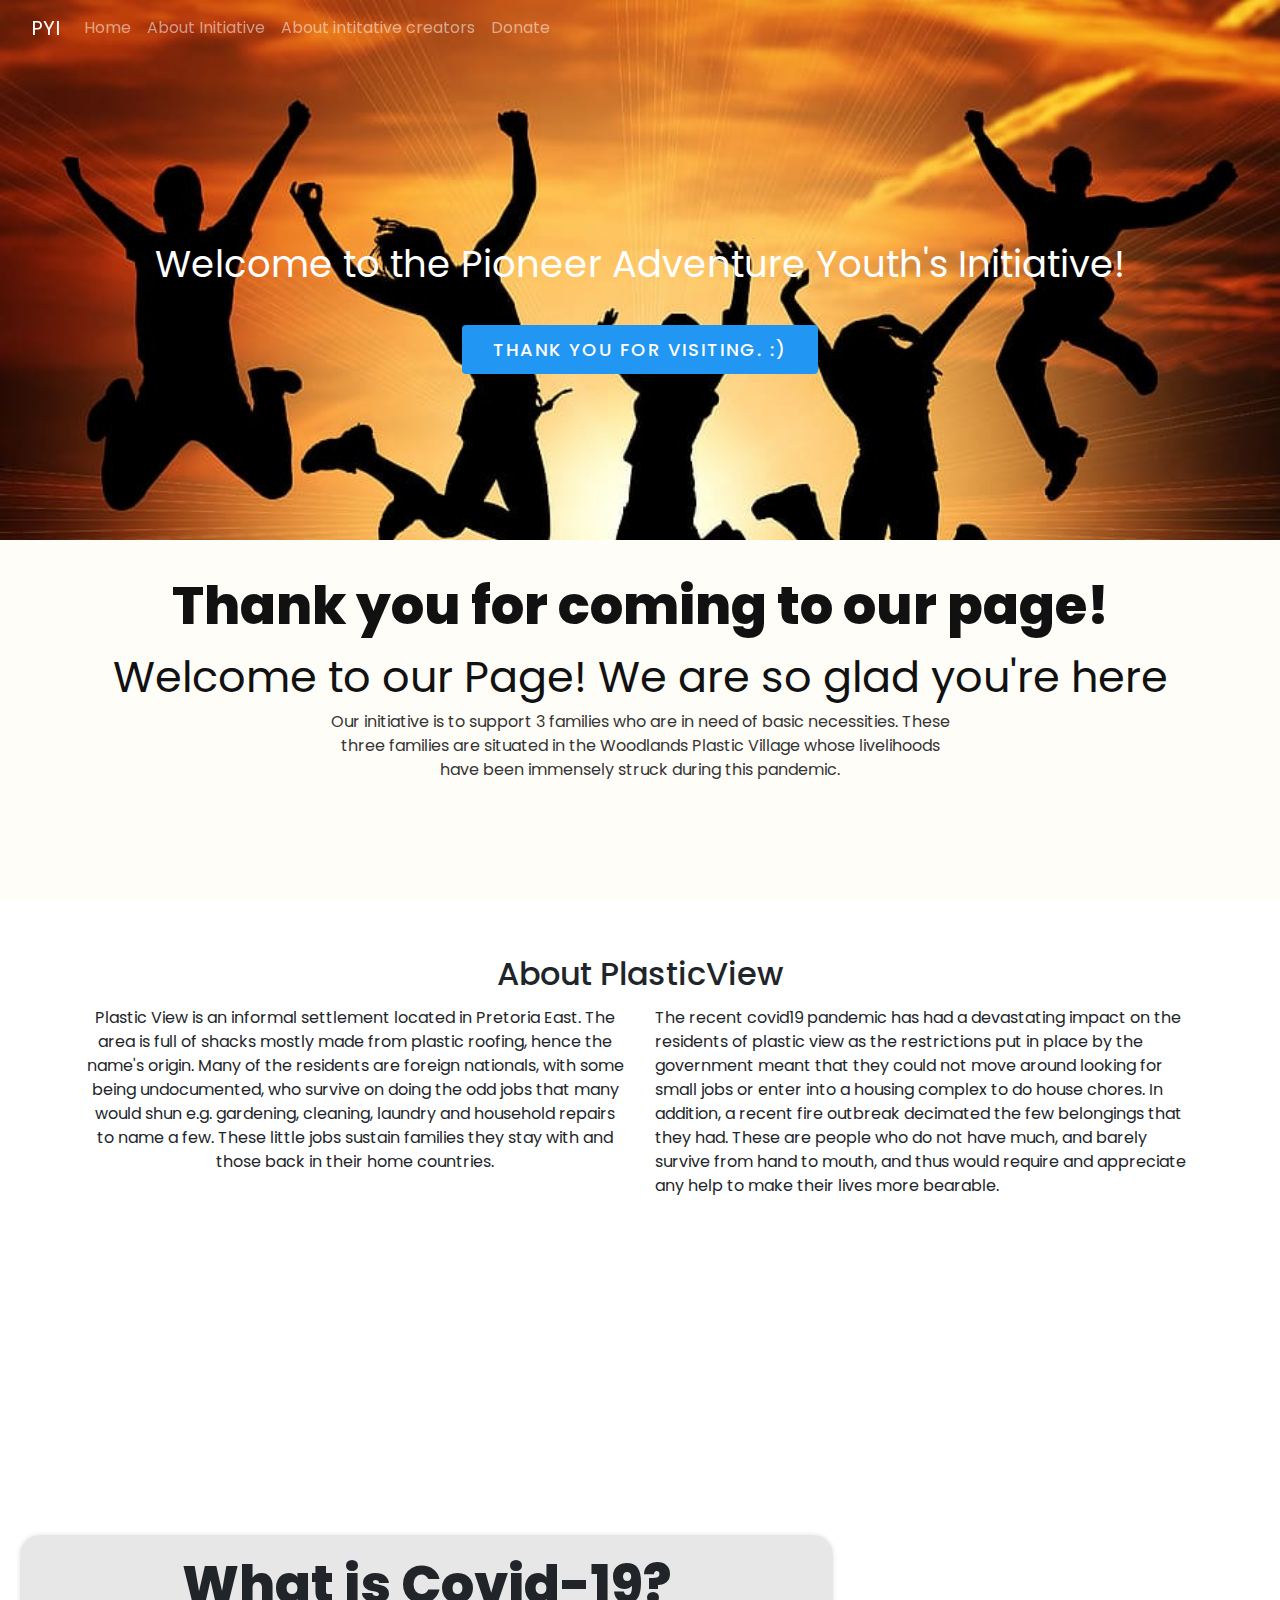
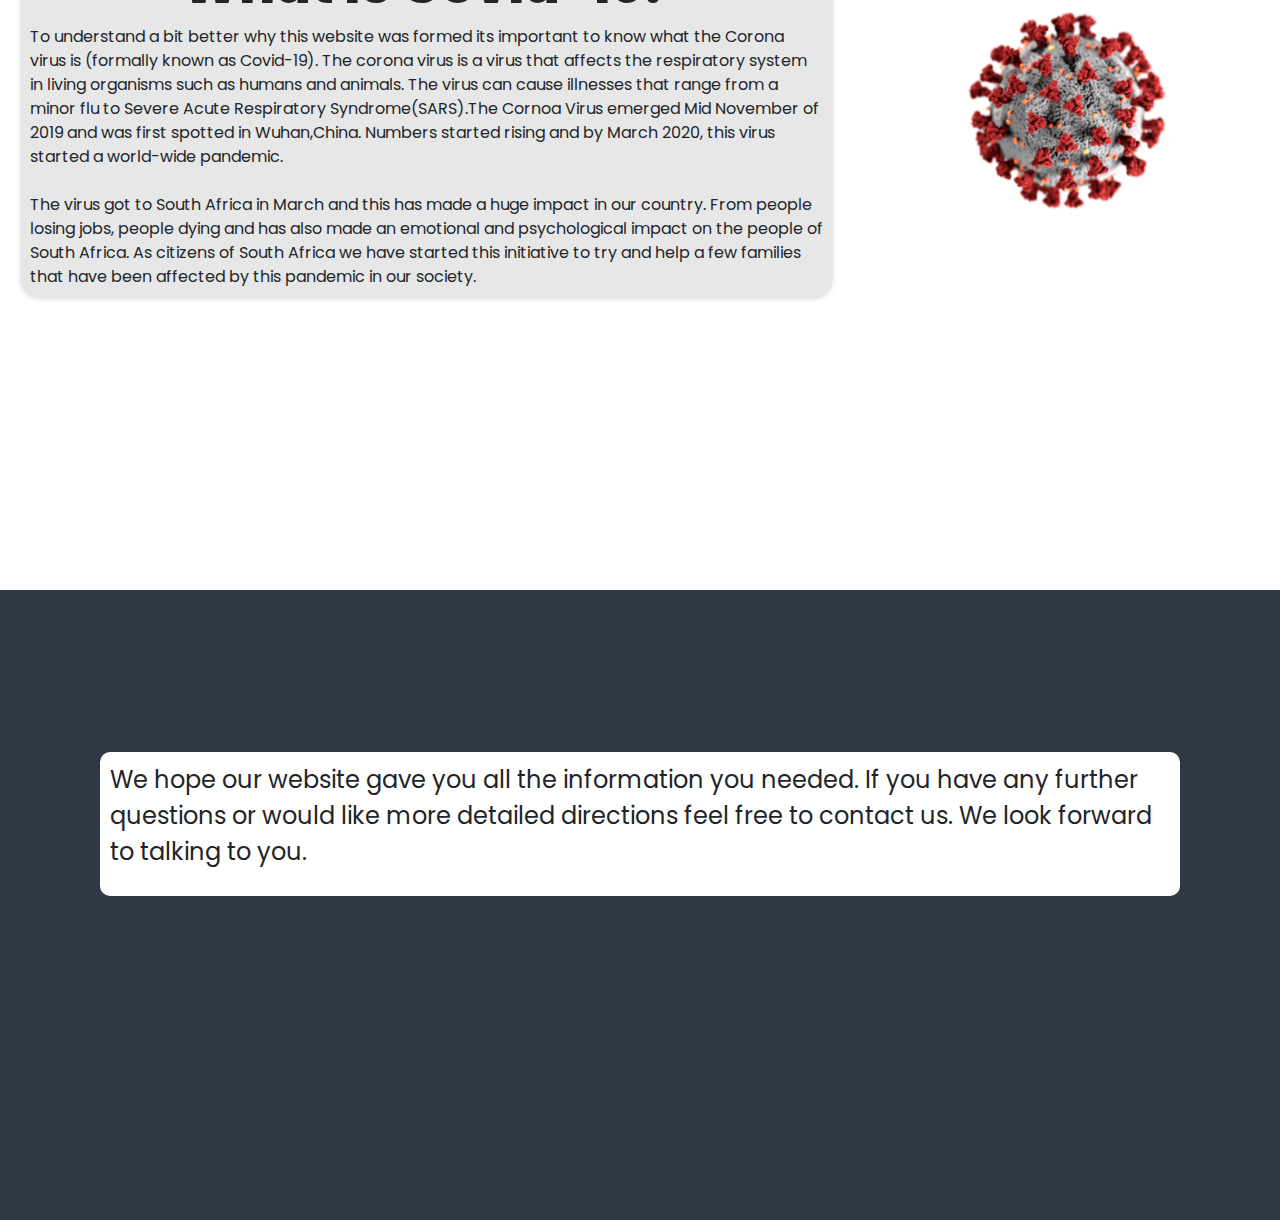
==== commit 45b8fa16: "Add files via upload" ====
--- a/index.html
+++ b/index.html
@@ -77,7 +77,7 @@
 
       <div class="">
       <div class="text-center">
-      <h2> AboutPlasticView </h2>
+      <h2> About PlasticView </h2>
       </div>
       <div class="container">
 
@@ -85,7 +85,7 @@
       <div class="row">
       <div class="col-md-6 mb-3">
       <p>Plastic View is an informal settlement located in Pretoria East. The area is full of shacks mostly
-      made from platic roofing, hence the name's origin. Many of the residents are foreign nationals,
+      made from plastic roofing, hence the name's origin. Many of the residents are foreign nationals,
       with some being undocumented, who survive on doing the odd jobs that many would shun e.g.
       gardening, cleaning, laundry and household repairs to name a few. These little jobs sustain
       families they stay with and those back in their home countries.</p>
@@ -153,15 +153,15 @@
 
 <div class="AboutPlasticView">
 <div class="text-center">
-<h2> AboutPlasticView </h2>
+<h2> About PlasticView </h2>
 </div>
 <div class="container">
 
 
 <div class="row">
-<div class="col-md-6 mb-3">
+<div class="col-md-6 mb-3 text-center">
 <p>Plastic View is an informal settlement located in Pretoria East. The area is full of shacks mostly
-made from platic roofing, hence the name's origin. Many of the residents are foreign nationals,
+made from plastic roofing, hence the name's origin. Many of the residents are foreign nationals,
 with some being undocumented, who survive on doing the odd jobs that many would shun e.g.
 gardening, cleaning, laundry and household repairs to name a few. These little jobs sustain
 families they stay with and those back in their home countries.</p>
@@ -234,7 +234,7 @@
     <div class="container">
       <div class="col-12">
         <div class="containt">
-          <p>We 1hope our website gave you all the information you needed. If you have any further questions or would like more detailed directions feel free to contact us. We look forward to talking to you.</p>
+          <p>We hope our website gave you all the information you needed. If you have any further questions or would like more detailed directions feel free to contact us. We look forward to talking to you.</p>
         </div>
       </div>
     </div>
--- a/style.css
+++ b/style.css
@@ -66,18 +66,19 @@
 {
 
 	min-height: 60vh;
-	background: url(background.jpg);
+	background: url(human.jpg);
 	background-size: cover;
 	padding-top: 25vh;
+	background-position: top;
 	text-align: center;
 }
 
 .banner2
 {
 
-	background: url(background2.jpg);
+	background: url(help.jpg);
 	min-height: 60vh;
-
+background-position: center;
 	background-size: cover;
 	padding-top: 25vh;
 	text-align: center;
@@ -88,7 +89,7 @@
 	position: relative;
 	min-height: 60vh;
 	padding-top: 25vh;
-	background: url(background3.jpg);
+	background: url(team.gif);
 	background-size: cover;
 	background-position: right;
 
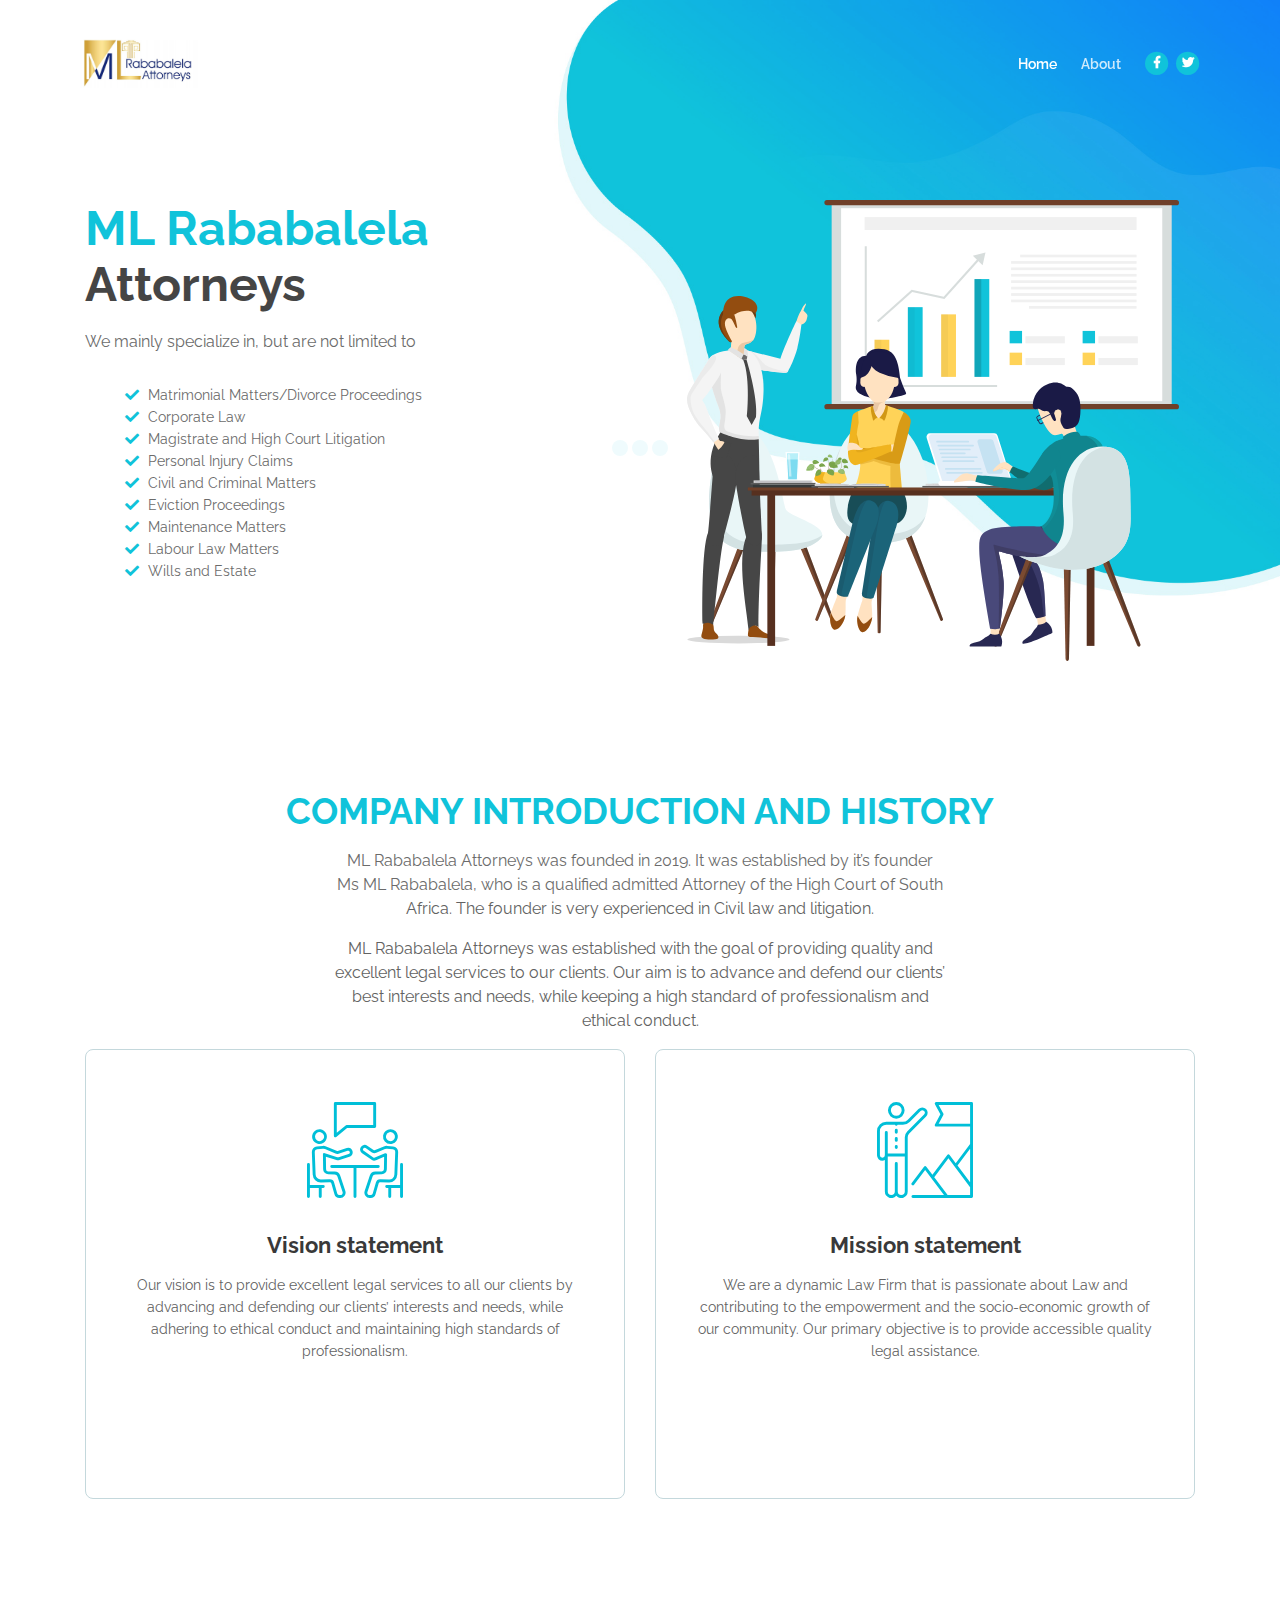
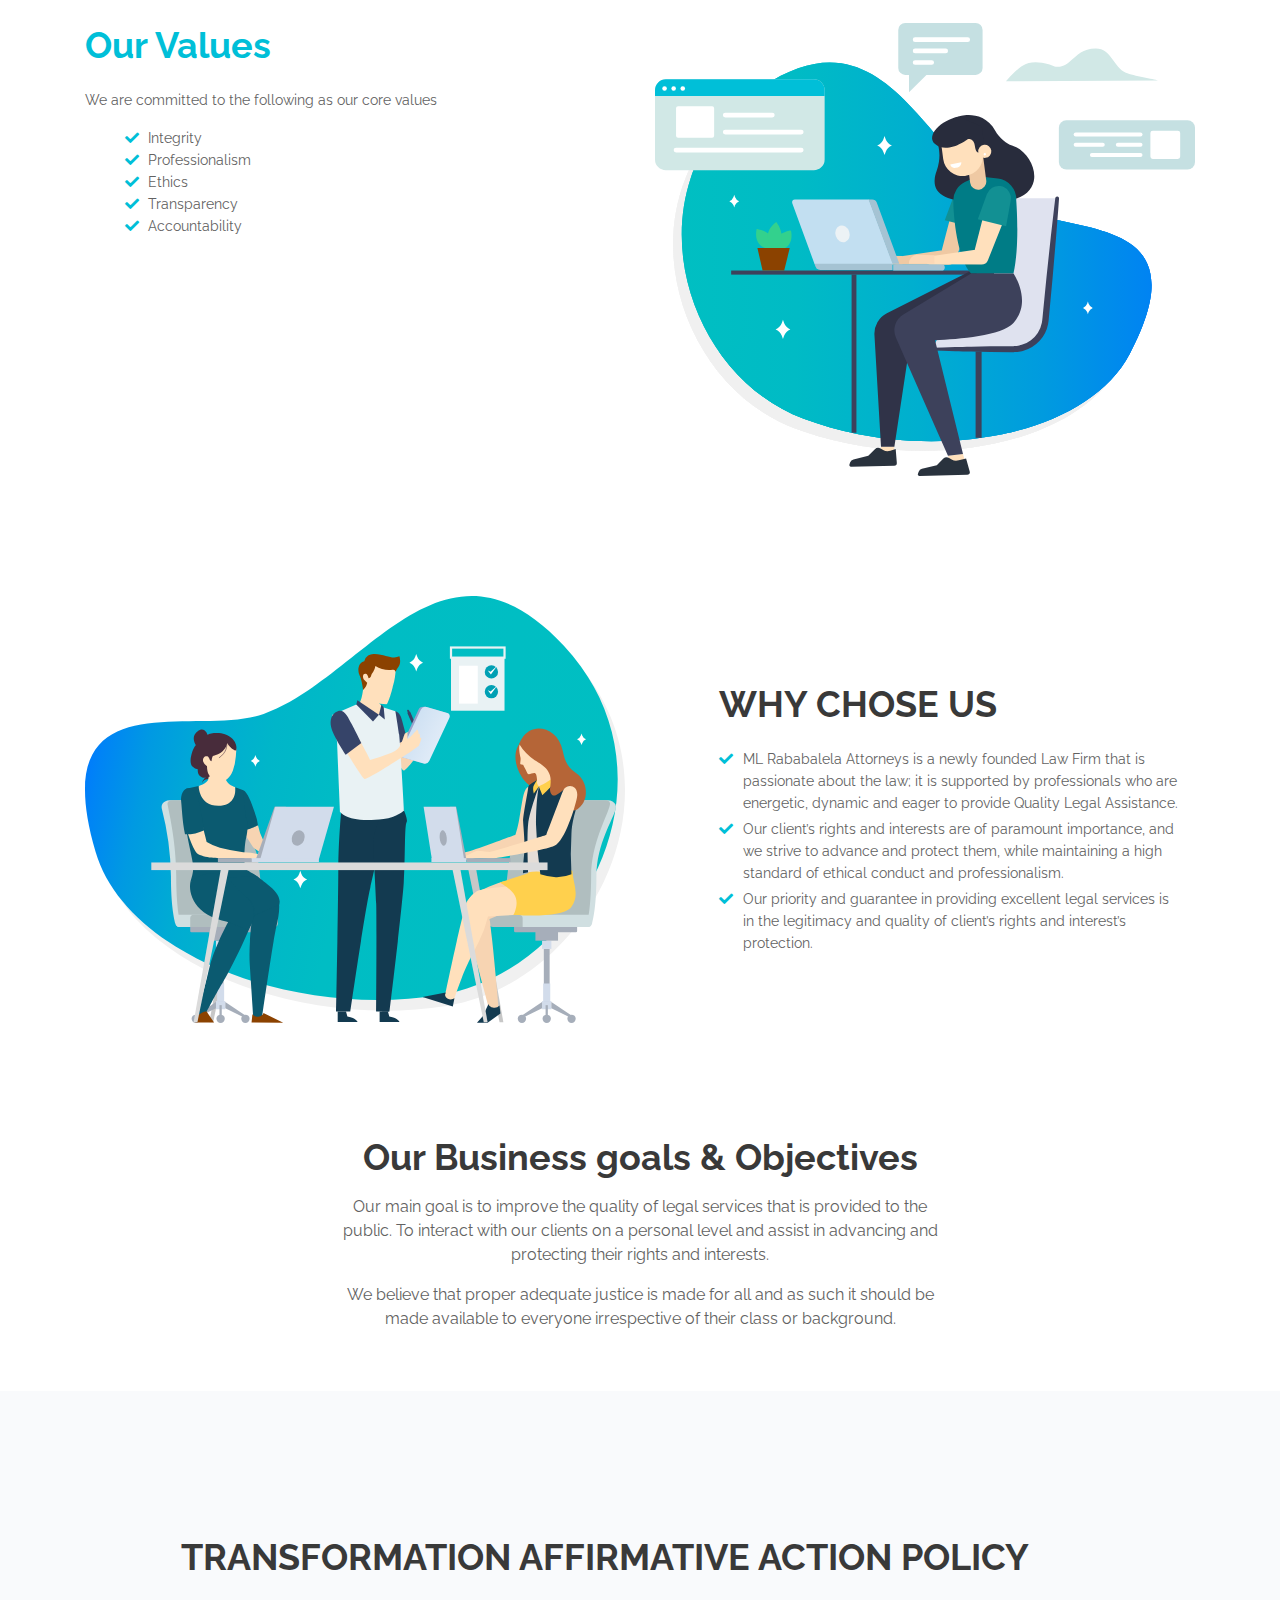
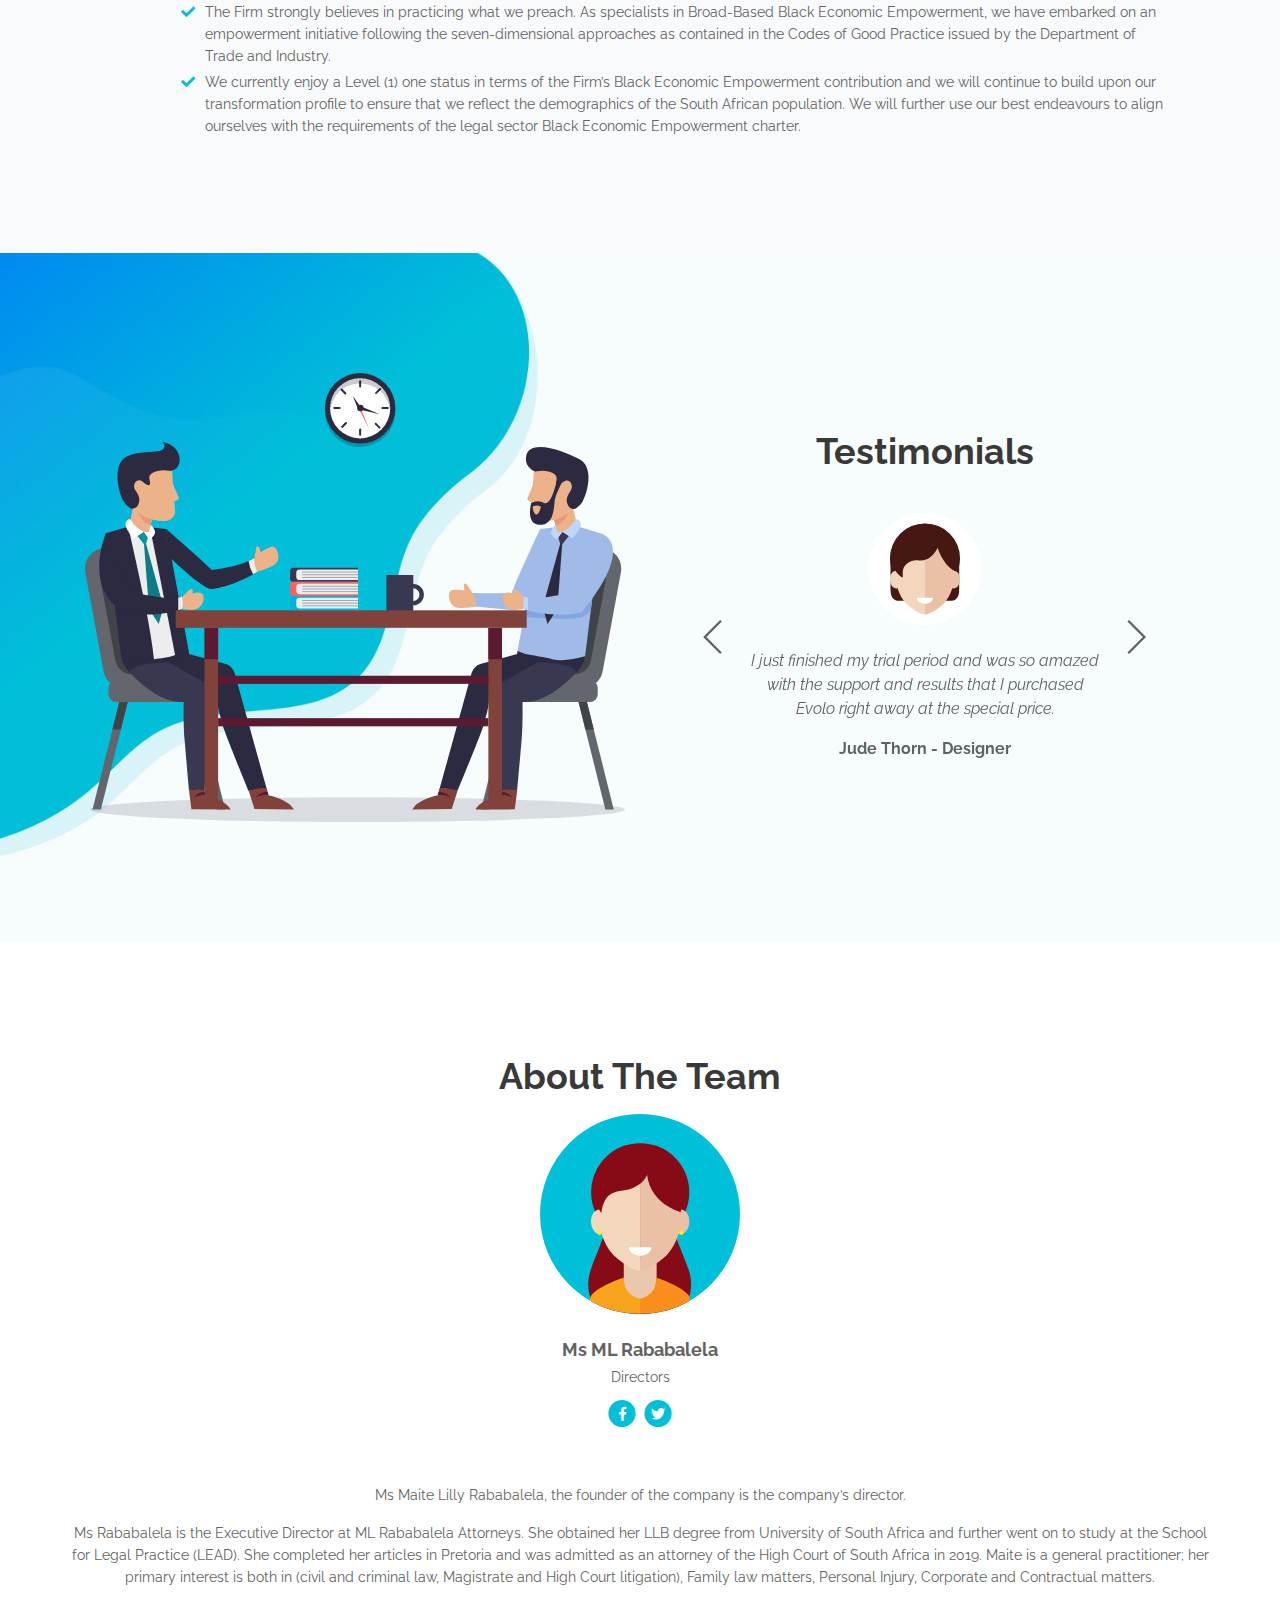
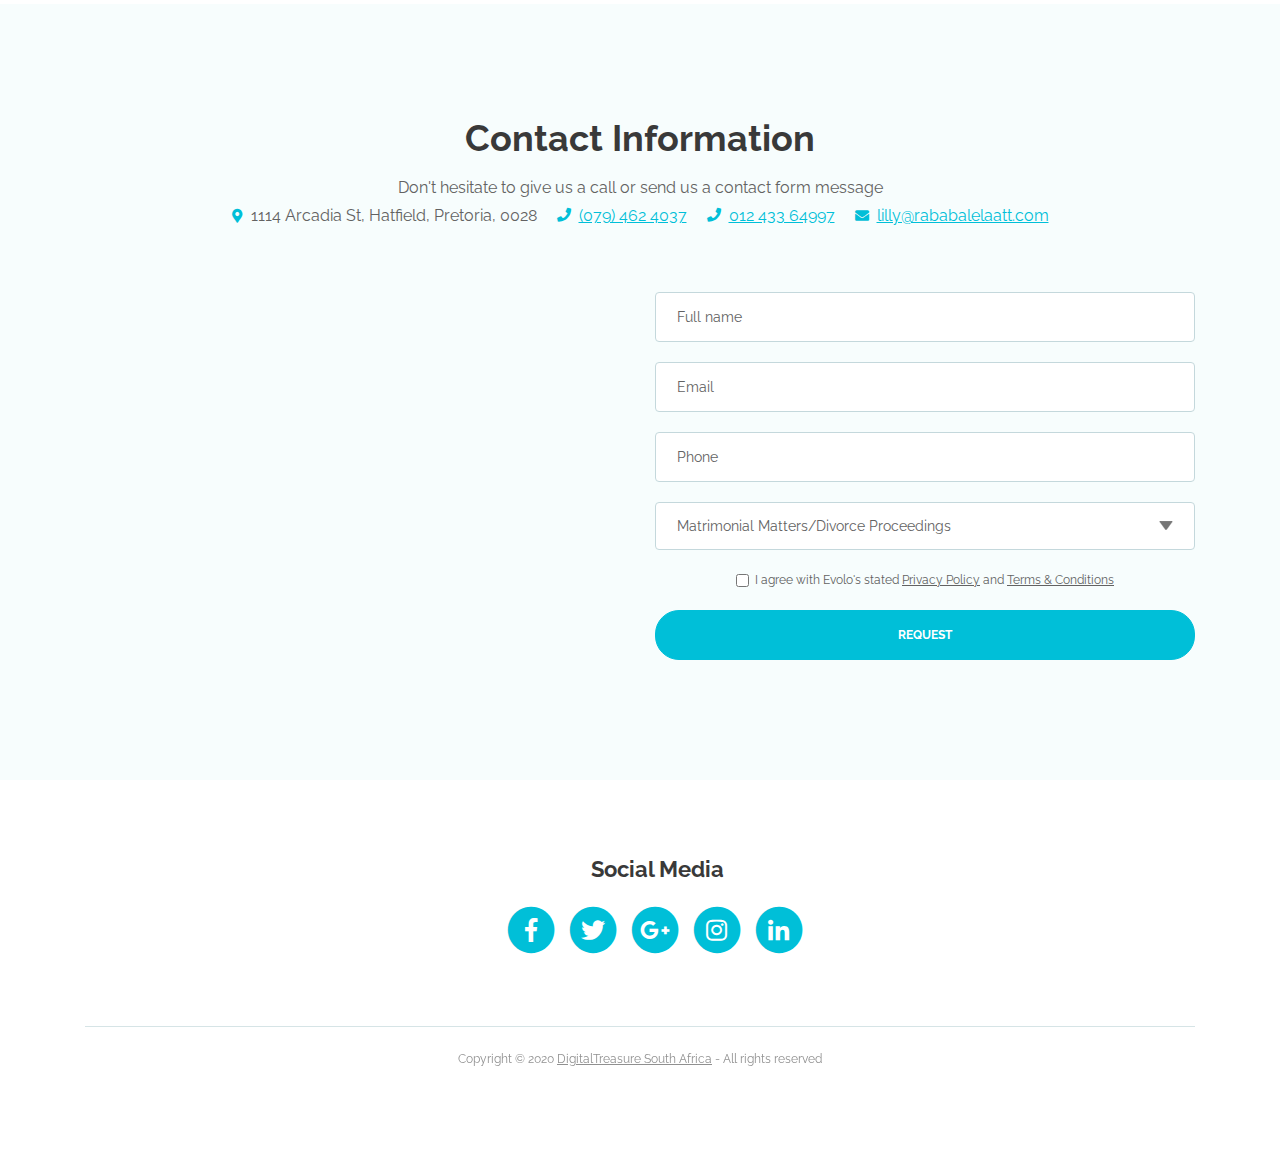
==== commit 6f255939: "Add files via upload" ====
--- a/index.html
+++ b/index.html
@@ -1,307 +1,663 @@
 <!DOCTYPE html>
-<html lang="en" dir="ltr">
+<html lang="en">
 <head>
   <meta charset="utf-8">
-  <meta content="width=device-width, initial-scale=1" name="viewport" />
-  <link rel="stylesheet" href="css/bootstrap.min.css">
-  <link rel="stylesheet" type="text/css" href="st.css">
-  <link rel="stylesheet" type="text/css" href="style.css">
-  <script src="js/jquery.js" ></script>
-  <script src="js/bootstrap.min.js" ></script>
-
-  <title>JCP Assignment</title>
+  <meta name="viewport" content="width=device-width, initial-scale=1, shrink-to-fit=no">
+
+  <!-- SEO Meta Tags -->
+  <meta name="description" content="Create a stylish landing page for your business startup and get leads for the offered services with this HTML landing page template.">
+  <meta name="author" content="Inovatik">
+
+  <!-- OG Meta Tags to improve the way the post looks when you share the page on LinkedIn, Facebook, Google+ -->
+  <meta property="og:site_name" content="" /> <!-- website name -->
+  <meta property="og:site" content="" /> <!-- website link -->
+  <meta property="og:title" content=""/> <!-- title shown in the actual shared post -->
+  <meta property="og:description" content="" /> <!-- description shown in the actual shared post -->
+  <meta property="og:image" content="" /> <!-- image link, make sure it's jpg -->
+  <meta property="og:url" content="" /> <!-- where do you want your post to link to -->
+  <meta property="og:type" content="article" />
+
+  <!-- Website Title -->
+  <title>ML Rababalela Attorneys</title>
+
+  <!-- Styles -->
+  <link href="https://fonts.googleapis.com/css?family=Raleway:400,400i,600,700,700i&amp;subset=latin-ext" rel="stylesheet">
+  <link href="css/bootstrap.css" rel="stylesheet">
+  <link href="css/fontawesome-all.css" rel="stylesheet">
+  <link href="css/swiper.css" rel="stylesheet">
+  <link href="css/magnific-popup.css" rel="stylesheet">
+  <link href="css/styles.css" rel="stylesheet">
+
+  <!-- Favicon  -->
+  <link rel="icon" href="images/favicon.png">
 </head>
-<body>
-
-
-
-  <div id="topbar">
-    <div class="container-fluid">
-      <nav class="navbar navbar-expand-sm navbar-dark ">
-        <a class="navbar-brand" href="index.html">PYI</a>
-
-        <!-- Toggler/collapsibe Button -->
-        <button class="navbar-toggler" type="button" data-toggle="collapse" data-target="#collapsibleNavbar">
-          <span class="navbar-toggler-ico"></span>
-        </button>
-
-        <!-- Navbar links -->
-        <div class="collapse navbar-collapse" id="collapsibleNavbar">
-          <ul class="navbar-nav">
-            <li class="nav-item">
-              <a class="nav-link" href="index.html">Home</a>
-            </li>
-            <li class="nav-item">
-              <a class="nav-link" href="aboutin.html">About Initiative</a>
-            </li>
-            <li class="nav-item">
-              <a class="nav-link" href="creators.html">About intitative creators</a>
-            </li>
-            <li class="nav-item">
-              <span class="nav-link">
-                <span data-toggle="modal" data-target=".bd-example-modal-lg" >Donate</span>
-              </span>
-            </li>
-          </ul>
-
-        </div>
-      </nav>
+<body data-spy="scroll" data-target=".fixed-top">
+
+  <!-- Preloader -->
+  <div class="spinner-wrapper">
+    <div class="spinner">
+      <div class="bounce1"></div>
+      <div class="bounce2"></div>
+      <div class="bounce3"></div>
     </div>
   </div>
-
-  <section class="banner">
-    <div class="textBx">
-      <h2> <span>Welcome to the Pioneer Adventure Youth's Initiative!</span></h2>
-      <a href="#" class="btn"> Thank you for visiting. :)</a>
+  <!-- end of preloader -->
+
+
+  <!-- Navigation -->
+  <nav class="navbar navbar-expand-lg navbar-dark navbar-custom fixed-top">
+    <!-- Text Logo - Use this if you don't have a graphic logo -->
+    <!-- <a class="navbar-brand logo-text page-scroll" href="index.html">Evolo</a> -->
+
+    <!-- Image Logo -->
+    <a class="navbar-brand logo-image" href="index.html"><img src="images/logo.png" alt="alternative"></a>
+
+    <!-- Mobile Menu Toggle Button -->
+    <button class="navbar-toggler" type="button" data-toggle="collapse" data-target="#navbarsExampleDefault" aria-controls="navbarsExampleDefault" aria-expanded="false" aria-label="Toggle navigation">
+      <span class="navbar-toggler-awesome fas fa-bars"></span>
+      <span class="navbar-toggler-awesome fas fa-times"></span>
+    </button>
+    <!-- end of mobile menu toggle button -->
+
+    <div class="collapse navbar-collapse" id="navbarsExampleDefault">
+      <ul class="navbar-nav ml-auto">
+        <li class="nav-item">
+          <a class="nav-link page-scroll" href="#header">Home <span class="sr-only">(current)</span></a>
+        </li>
+        <li class="nav-item">
+          <a class="nav-link page-scroll" href="#services">About</a>
+        </li>
+
+
+
+      </ul>
+      <span class="nav-item social-icons">
+        <span class="fa-stack">
+          <a href="#your-link">
+            <i class="fas fa-circle fa-stack-2x facebook"></i>
+            <i class="fab fa-facebook-f fa-stack-1x"></i>
+          </a>
+        </span>
+        <span class="fa-stack">
+          <a href="#your-link">
+            <i class="fas fa-circle fa-stack-2x twitter"></i>
+            <i class="fab fa-twitter fa-stack-1x"></i>
+          </a>
+        </span>
+      </span>
     </div>
-  </section>
-
-  <section class="intro small">
-    <div class="text-center">
-      <h2>Thank you for coming to our page!</h2>
-    </div>
-    <div class="row">
-      <div class="col-8">
-        <p>Welcome to our Page! We are so glad you're here. :)
-          Our initiative is to support 3 families who are in need of basic necessities.
-          These three families are situated in the Woodlands Plastic Village whose livelihoods
-          have been immensely struck during this pandemic.</p>
-        </div>
-        <div class="col-4">
-          <div class="fss">
-            <img src="coc.png" class="image" width="100%">
-          </div>
-        </div>
-      </div>
-
-
-      <div class="">
-      <div class="text-center">
-      <h2> About PlasticView </h2>
-      </div>
+  </nav> <!-- end of navbar -->
+  <!-- end of navigation -->
+
+
+  <!-- Header -->
+  <header id="header" class="header big">
+    <div class="header-content">
       <div class="container">
-
-
+        <div class="row">
+          <div class="col-lg-6">
+            <div class="text">
+              <h1><span class="turquoise">ML Rababalela </span>Attorneys</h1>
+              <p class="p-large">We mainly specialize in, but are not limited to
+                <span>
+                  <ul>
+                    <li><i class="fas fa-check"></i> Matrimonial Matters/Divorce Proceedings</li>
+                    <li><i class="fas fa-check"></i> Corporate Law</li>
+                    <li><i class="fas fa-check"></i> Magistrate and High Court Litigation</li>
+                    <li><i class="fas fa-check"></i> Personal Injury Claims</li>
+                    <li><i class="fas fa-check"></i> Civil and Criminal Matters</li>
+                    <li><i class="fas fa-check"></i> Eviction Proceedings</li>
+                    <li><i class="fas fa-check"></i> Maintenance Matters</li>
+                    <li><i class="fas fa-check"></i> Labour Law Matters</li>
+                    <li><i class="fas fa-check"></i> Wills and Estate</li>
+                  </ul>
+                </span>
+              </p>
+
+            </div> <!-- end of text-container -->
+          </div> <!-- end of col -->
+          <div class="col-lg-6">
+            <div class="image-container">
+              <img class="img-fluid" src="images/header-teamwork.svg" alt="alternative">
+            </div> <!-- end of image-container -->
+          </div> <!-- end of col -->
+        </div> <!-- end of row -->
+      </div> <!-- end of container -->
+    </div> <!-- end of header-content -->
+  </header> <!-- end of header -->
+  <!-- end of header -->
+
+  <!-- Header -->
+  <header id="header" class="header small">
+    <div class="header-content">
+      <div class="container">
+        <div class="row">
+          <div class="col-lg-6">
+            <div class="image-container">
+              <img class="img-fluid" src="images/header-teamwork.svg" alt="alternative">
+            </div> <!-- end of image-container -->
+          </div> <!-- end of col -->
+          <div class="col-lg-6">
+            <div class="text">
+              <h1><span class="turquoise">ML Rababalela </span>Attorneys</h1>
+              <p class="p-large">We mainly specialize in, but are not limited to
+                <span>
+                  <ul class="text-left">
+                    <li><i class="fas fa-check"></i> Matrimonial Matters/Divorce Proceedings</li>
+                    <li><i class="fas fa-check"></i> Corporate Law</li>
+                    <li><i class="fas fa-check"></i> Magistrate and High Court Litigation</li>
+                    <li><i class="fas fa-check"></i> Personal Injury Claims</li>
+                    <li><i class="fas fa-check"></i> Civil and Criminal Matters</li>
+                    <li><i class="fas fa-check"></i> Eviction Proceedings</li>
+                    <li><i class="fas fa-check"></i> Maintenance Matters</li>
+                    <li><i class="fas fa-check"></i> Labour Law Matters</li>
+                    <li><i class="fas fa-check"></i> Wills and Estate</li>
+                  </ul>
+                </span>
+              </p>
+
+            </div> <!-- end of text-container -->
+          </div> <!-- end of col -->
+
+        </div> <!-- end of row -->
+      </div> <!-- end of container -->
+    </div> <!-- end of header-content -->
+  </header> <!-- end of header -->
+  <!-- end of header -->
+
+
+
+
+  <!-- Services -->
+  <div id="services" class="cards-1">
+    <div class="container">
       <div class="row">
-      <div class="col-md-6 mb-3">
-      <p>Plastic View is an informal settlement located in Pretoria East. The area is full of shacks mostly
-      made from plastic roofing, hence the name's origin. Many of the residents are foreign nationals,
-      with some being undocumented, who survive on doing the odd jobs that many would shun e.g.
-      gardening, cleaning, laundry and household repairs to name a few. These little jobs sustain
-      families they stay with and those back in their home countries.</p>
-      </div>
-      <div class="col-md-6">
-      <p>The recent covid19 pandemic has had a devastating impact on the residents of plastic view as
-      the restrictions put in place by the government meant that they could not move around looking
-      for small jobs or enter into a housing complex to do house chores. In addition, a recent fire
-      outbreak decimated the few belongings that they had. These are people who do not have much,
-      and barely survive from hand to mouth, and thus would require and appreciate any help to make
-      their lives more bearable.
-      </p>
-      </div>
-      </div>
-      </div>
-      </div>
-
-
-      <div class="">
-        <div class="cbx x50">
-
-          <div class="text-center mb-2 mt-2">
-            <h3>What is Covid-19?</h3>
-          </div>
-          To understand a bit better why this website was formed its important to know what the Corona virus is (formally known as Covid-19).
-          The corona virus is a virus that affects the respiratory system in living organisms such as humans and animals.
-          The virus can cause illnesses that range from a minor flu to Severe Acute Respiratory Syndrome(SARS).The Cornoa Virus emerged Mid November of 2019 and was first spotted in Wuhan,China. Numbers started rising and by March 2020, this virus started a world-wide pandemic.
-          <br>
-          <br>
-          The virus got to South Africa in March and this has made a huge impact in our country. From people losing jobs, people dying and has also
-          made an emotional and psychological impact on the people of South Africa. As citizens of South Africa we have started this initiative to
-          try and help a few families that have been affected by this pandemic in our society.
-        </p>
-      </div>
-
-    </div>
-
-
-
-
-  </section>
-
-
-
-  <div class="intro big">
-    <div class="Heading">
-      <p id="heading">Thank you for coming to our page!</p>
-      <p id="subhead">Welcome to our Page! We are so glad you're here</p>
-      <div class="row">
-        <div class="col">
-
-        </div>
-        <div class="col-6">
-          <p id="sub">
-            Our initiative is to support 3 families who are in need of basic necessities.
-            These three families are situated in the Woodlands Plastic Village whose livelihoods
-            have been immensely struck during this pandemic.</p>
-          </div>
-          <div class="col">
-
-          </div>
-        </div>
-
-      </div>
-
-<div class="AboutPlasticView">
-<div class="text-center">
-<h2> About PlasticView </h2>
-</div>
-<div class="container">
-
-
-<div class="row">
-<div class="col-md-6 mb-3 text-center">
-<p>Plastic View is an informal settlement located in Pretoria East. The area is full of shacks mostly
-made from plastic roofing, hence the name's origin. Many of the residents are foreign nationals,
-with some being undocumented, who survive on doing the odd jobs that many would shun e.g.
-gardening, cleaning, laundry and household repairs to name a few. These little jobs sustain
-families they stay with and those back in their home countries.</p>
-</div>
-<div class="col-md-6">
-<p>The recent covid19 pandemic has had a devastating impact on the residents of plastic view as
-the restrictions put in place by the government meant that they could not move around looking
-for small jobs or enter into a housing complex to do house chores. In addition, a recent fire
-outbreak decimated the few belongings that they had. These are people who do not have much,
-and barely survive from hand to mouth, and thus would require and appreciate any help to make
-their lives more bearable.
-</p>
-</div>
-</div>
-</div>
-</div>
-
-
-
-
-
-
-      <div id="cov" class="container-fluid">
-
-
+        <div class="col-lg-12">
+          <h2 class="turquoise">COMPANY INTRODUCTION AND HISTORY</h2>
+          <p class="p-heading p-large">ML Rababalela Attorneys was founded in 2019. It was established by it’s founder Ms ML Rababalela,
+            who is a qualified admitted Attorney of the High Court of South Africa. The founder is very
+            experienced in Civil law and litigation. </p>
+            <p class="p-heading p-large">ML Rababalela Attorneys was established with the goal of providing quality and excellent legal
+              services to our clients. Our aim is to advance and defend our clients’ best interests and needs, while
+              keeping a high standard of professionalism and ethical conduct.
+            </p>
+          </div> <!-- end of col -->
+        </div> <!-- end of row -->
         <div class="row">
 
-          <div class="col-8">
-            <div class="info">
-
-
-              <p id="heading">What is Covid-19?</p>
-
-              To understand a bit better why this website was formed its important to know what the Corona virus is (formally known as Covid-19).
-              The corona virus is a virus that affects the respiratory system in living organisms such as humans and animals.
-              The virus can cause illnesses that range from a minor flu to Severe Acute Respiratory Syndrome(SARS).The Cornoa Virus emerged Mid November of 2019 and was first spotted in Wuhan,China. Numbers started rising and by March 2020, this virus started a world-wide pandemic.
-              <br>
-              <br>
-              The virus got to South Africa in March and this has made a huge impact in our country. From people losing jobs, people dying and has also
-              made an emotional and psychological impact on the people of South Africa. As citizens of South Africa we have started this initiative to
-              try and help a few families that have been affected by this pandemic in our society.
-            </p>
-          </div>
-          </div>
-          <div class="col-4">
-            <div class="ov">
-              <img src="coc.png" class="image" width="200px">
-            </div>
-
-        </div>
-      </div>
-    </div>
-
-  </div>
-
-
-
-  <div class="footer big">
-    <div class="container">
-      <div class="col-12">
-        <div class="containt">
-          <p>We hope our website gave you all the information you needed. If you have any further questions or would like more detailed directions feel free to contact us. We look forward to talking to you.</p>
-        </div>
-      </div>
-    </div>
-  </div>
-
-
-  <div class="footer2 small">
-    <div class="container">
-      <div class="col-12">
-        <div class="containt">
-          <p>We hope our website gave you all the information you needed. If you have any further questions or would like more detailed directions feel free to contact us. We look forward to talking to you.</p>
-        </div>
-      </div>
-    </div>
-  </div>
-
-
-
-
-
-
-
-
-
-  <!-- Button trigger modal -->
-
-
-
-  <!-- Modal -->
-  <div class="modal fade bd-example-modal-lg" tabindex="-1" role="dialog" aria-labelledby="myLargeModalLabel" aria-hidden="true">
-    <div class="modal-dialog modal-lg">
-      <div class="modal-content">
-        <div class="container-fluid mt-4">
-          <h4 class="text-center">DONATIONS</h4>
-          <form>
-            <div class="form-group ">
-              <div class="row">
-                <div class="col-md-6">
-                  <input type="email" class="form-control" id="exampleInputEmail1" aria-describedby="emailHelp" placeholder="First Name">
-                </div>
-                <div class="col-md-6">
-                  <input type="email" class="form-control" id="exampleInputEmail1" aria-describedby="emailHelp" placeholder="Last Name">
+
+          <div class="col-md-6">
+            <!-- Card -->
+            <div class="card">
+              <img class="card-image" src="images/services-icon-1.svg" alt="alternative">
+              <div class="card-body">
+                <h4 class="card-title">Vision statement </h4>
+                <p>Our vision is to provide excellent legal services to all our clients by advancing and
+                  defending our clients’ interests and needs, while adhering to ethical conduct and
+                  maintaining high standards of professionalism.</p>
                 </div>
               </div>
-              <div class="row mt-3">
-                <div class="col-md-6">
-                  <input type="email" class="form-control" id="exampleInputEmail1" aria-describedby="emailHelp" placeholder="Email">
-                </div>
-                <div class="col-md-6">
-                  <input type="email" class="form-control" id="exampleInputEmail1" aria-describedby="emailHelp" placeholder="Phone Number">
+              <!-- end of card -->
+            </div>
+            <div class="col-md-6">
+              <!-- Card -->
+              <div class="card">
+                <img class="card-image" src="images/services-icon-2.svg" alt="alternative">
+                <div class="card-body">
+                  <h4 class="card-title">Mission statement</h4>
+                  <p>We are a dynamic Law Firm that is passionate about Law and contributing to the
+                    empowerment and the socio-economic growth of our community. Our primary objective is
+                    to provide accessible quality legal assistance.
+                  </p>
                 </div>
               </div>
-              <div class="col-md-12">
-
-                <textarea placeholder="Enter Your Message" name="name" rows="8"></textarea>
-                <i>Please specify what you will donate and add a message if you would like :)</i>
-              </div>
-
+              <!-- end of card -->
             </div>
 
-            <div class="text-center mb-4">
-              <button type="submit" class="btn btn-warning">Submit</button>
-            </div>
-
-
-          </form>
-        </div>
-      </div>
-    </div>
-  </div>
-
-
-  <script type="text/javascript">
-  window.addEventListener('scroll',function(){
-    var header = document.getElementById('topbar');
-    header.classList.toggle('sticky',window.scrollY > 0);
-  });
-  </script>
-</body>
-
-</html>
+
+
+
+
+
+
+
+          </div> <!-- end of row -->
+        </div> <!-- end of container -->
+      </div> <!-- end of cards-1 -->
+      <!-- end of services -->
+
+
+      <!-- Details 1 -->
+      <div class="basic-1 big">
+        <div class="container">
+          <div class="row">
+            <div class="col-lg-6">
+              <div class="text">
+                <h2 class="turquoise">Our Values</h2>
+                <p>We are committed to the following as our core values</p>
+                <ul>
+                  <li><i class="fas fa-check"></i> Integrity</li>
+                  <li><i class="fas fa-check"></i> Professionalism</li>
+                  <li><i class="fas fa-check"></i> Ethics</li>
+                  <li><i class="fas fa-check"></i> Transparency</li>
+                  <li><i class="fas fa-check"></i> Accountability</li>
+                </ul>
+
+              </div> <!-- end of text-container -->
+            </div> <!-- end of col -->
+            <div class="col-lg-6">
+              <div class="image-container">
+                <img class="img-fluid" src="images/details-1-office-worker.svg" alt="alternative">
+              </div> <!-- end of image-container -->
+            </div> <!-- end of col -->
+          </div> <!-- end of row -->
+        </div> <!-- end of container -->
+      </div> <!-- end of basic-1 -->
+      <!-- end of details 1 -->
+
+
+      <!-- Details 1 -->
+      <div class="basic-1 small">
+        <div class="container">
+          <div class="row">
+            <div class="col-lg-6">
+              <div class="image-container">
+                <img class="img-fluid" src="images/details-1-office-worker.svg" alt="alternative">
+              </div> <!-- end of image-container -->
+            </div> <!-- end of col -->
+            <div class="col-lg-6">
+              <div class="text">
+                <h2 class="turquoise text-center">Our Values</h2>
+                <p>We are committed to the following as our core values</p>
+                <ul>
+                  <li><i class="fas fa-check"></i> Integrity</li>
+                  <li><i class="fas fa-check"></i> Professionalism</li>
+                  <li><i class="fas fa-check"></i> Ethics</li>
+                  <li><i class="fas fa-check"></i> Transparency</li>
+                  <li><i class="fas fa-check"></i> Accountability</li>
+                </ul>
+
+              </div> <!-- end of text-container -->
+            </div> <!-- end of col -->
+
+          </div> <!-- end of row -->
+        </div> <!-- end of container -->
+      </div> <!-- end of basic-1 -->
+      <!-- end of details 1 -->
+
+
+      <!-- Details 2 -->
+      <div class="basic-2">
+        <div class="container">
+          <div class="row">
+            <div class="col-lg-6">
+              <div class="image-container">
+                <img class="img-fluid" src="images/details-2-office-team-work.svg" alt="alternative">
+              </div> <!-- end of image-container -->
+            </div> <!-- end of col -->
+            <div class="col-lg-6">
+              <div class="text-container">
+                <h2>WHY CHOSE US</h2>
+                <ul class="list-unstyled li-space-lg">
+                  <li class="media">
+                    <i class="fas fa-check"></i>
+                    <div class="media-body">ML Rababalela Attorneys is a newly founded Law Firm that is passionate about the law; it is
+                      supported by professionals who are energetic, dynamic and eager to provide Quality Legal
+                      Assistance.</div>
+                    </li>
+                    <li class="media">
+                      <i class="fas fa-check"></i>
+                      <div class="media-body">Our client’s rights and interests are of paramount importance, and we strive to advance
+                        and protect them, while maintaining a high standard of ethical conduct and professionalism.</div>
+                      </li>
+                      <li class="media">
+                        <i class="fas fa-check"></i>
+                        <div class="media-body">Our priority and guarantee in providing excellent legal services is in the legitimacy and
+                          quality of client’s rights and interest’s protection.</div>
+                        </li>
+                      </ul>
+
+                    </div> <!-- end of text-container -->
+                  </div> <!-- end of col -->
+                </div> <!-- end of row -->
+              </div> <!-- end of container -->
+            </div> <!-- end of basic-2 -->
+            <!-- end of details 2 -->
+
+
+
+
+            <!-- Pricing -->
+            <div id="pricing" class="cards-2">
+              <div class="container">
+                <div class="row">
+                  <div class="col-lg-12">
+                    <h2>Our Business goals & Objectives </h2>
+                    <p class="p-heading p-large">Our main goal is to improve the quality of legal services that is provided to the public. To
+                      interact with our clients on a personal level and assist in advancing and protecting their
+                      rights and interests.</p>
+
+                      <p class="p-heading p-large">We believe that proper adequate justice is made for all and as such it should be made
+                        available to everyone irrespective of their class or background.</p>
+                      </div> <!-- end of col -->
+                    </div> <!-- end of row -->
+
+                  </div> <!-- end of container -->
+                </div> <!-- end of cards-2 -->
+                <!-- end of pricing -->
+
+
+                <!-- Request -->
+                <div id="request" class="form-1">
+                  <div class="container">
+                    <div class="row">
+                      <div class="col-lg-12">
+                        <div class="text-container">
+                          <h2 class="text">TRANSFORMATION AFFIRMATIVE ACTION POLICY</h2>
+
+                          <ul class="list-unstyled li-space-lg">
+                            <li class="media">
+                              <i class="fas fa-check"></i>
+                              <div class="media-body">The Firm strongly believes in practicing what we preach. As specialists in Broad-Based
+                                Black Economic Empowerment, we have embarked on an empowerment initiative following
+                                the seven-dimensional approaches as contained in the Codes of Good Practice issued by the
+                                Department of Trade and Industry. </div>
+                              </li>
+                              <li class="media">
+                                <i class="fas fa-check"></i>
+                                <div class="media-body">We currently enjoy a Level (1) one status in terms of the Firm’s Black Economic
+                                  Empowerment contribution and we will continue to build upon our transformation profile to
+                                  ensure that we reflect the demographics of the South African population. We will further
+                                  use our best endeavours to align ourselves with the requirements of the legal sector Black
+                                  Economic Empowerment charter.</div>
+                                </li>
+
+                              </ul>
+                            </div> <!-- end of text-container -->
+                          </div> <!-- end of col -->
+
+                        </div> <!-- end of row -->
+                      </div> <!-- end of container -->
+                    </div> <!-- end of form-1 -->
+                    <!-- end of request -->
+
+
+
+
+
+                    <!-- Testimonials -->
+                    <div class="slider-2">
+                      <div class="container">
+                        <div class="row">
+                          <div class="col-lg-6">
+                            <div class="image-container">
+                              <img class="img-fluid" src="images/testimonials-2-men-talking.svg" alt="alternative">
+                            </div> <!-- end of image-container -->
+                          </div> <!-- end of col -->
+                          <div class="col-lg-6">
+                            <h2 class="text">Testimonials</h2>
+
+                            <!-- Card Slider -->
+                            <div class="slider-container">
+                              <div class="swiper-container card-slider">
+                                <div class="swiper-wrapper">
+
+                                  <!-- Slide -->
+                                  <div class="swiper-slide">
+                                    <div class="card">
+                                      <img class="card-image" src="images/testimonial-1.svg" alt="alternative">
+                                      <div class="card-body">
+                                        <p class="testimonial-text">I just finished my trial period and was so amazed with the support and results that I purchased Evolo right away at the special price.</p>
+                                        <p class="testimonial-author">Jude Thorn - Designer</p>
+                                      </div>
+                                    </div>
+                                  </div> <!-- end of swiper-slide -->
+                                  <!-- end of slide -->
+
+                                  <!-- Slide -->
+                                  <div class="swiper-slide">
+                                    <div class="card">
+                                      <img class="card-image" src="images/testimonial-2.svg" alt="alternative">
+                                      <div class="card-body">
+                                        <p class="testimonial-text">Evolo has always helped or startup to position itself in the highly competitive market of mobile applications. You will not regret using it!</p>
+                                        <p class="testimonial-author">Marsha Singer - Developer</p>
+                                      </div>
+                                    </div>
+                                  </div> <!-- end of swiper-slide -->
+                                  <!-- end of slide -->
+
+                                  <!-- Slide -->
+                                  <div class="swiper-slide">
+                                    <div class="card">
+                                      <img class="card-image" src="images/testimonial-3.svg" alt="alternative">
+                                      <div class="card-body">
+                                        <p class="testimonial-text">Love their services and was so amazed with the support and results that I purchased Evolo for two years in a row. They are awesome.</p>
+                                        <p class="testimonial-author">Roy Smith - Marketer</p>
+                                      </div>
+                                    </div>
+                                  </div> <!-- end of swiper-slide -->
+                                  <!-- end of slide -->
+
+                                </div> <!-- end of swiper-wrapper -->
+
+                                <!-- Add Arrows -->
+                                <div class="swiper-button-next"></div>
+                                <div class="swiper-button-prev"></div>
+                                <!-- end of add arrows -->
+
+                              </div> <!-- end of swiper-container -->
+                            </div> <!-- end of slider-container -->
+                            <!-- end of card slider -->
+
+                          </div> <!-- end of col -->
+                        </div> <!-- end of row -->
+                      </div> <!-- end of container -->
+                    </div> <!-- end of slider-2 -->
+                    <!-- end of testimonials -->
+
+
+                    <!-- About -->
+                    <div id="about" class="basic-4">
+                      <div class="container">
+                        <div class="row">
+                          <div class="col-lg-12">
+                            <h2 class="text">About The Team</h2>
+
+                          </div> <!-- end of row -->
+                          <div class="row">
+                            <div class="col-lg-12">
+
+                              <!-- Team Member -->
+                              <div class="team-member">
+                                <div class="image-wrapper">
+                                  <img class="img-fluid" src="images/team-member-1.svg" alt="alternative">
+                                </div> <!-- end of image-wrapper -->
+                                <p class="p-large"><strong>Ms ML Rababalela</strong></p>
+                                <p class="job-title">Directors</p>
+                                <span class="social-icons">
+                                  <span class="fa-stack">
+                                    <a href="#your-link">
+                                      <i class="fas fa-circle fa-stack-2x facebook"></i>
+                                      <i class="fab fa-facebook-f fa-stack-1x"></i>
+                                    </a>
+                                  </span>
+                                  <span class="fa-stack">
+                                    <a href="#your-link">
+                                      <i class="fas fa-circle fa-stack-2x twitter"></i>
+                                      <i class="fab fa-twitter fa-stack-1x"></i>
+                                    </a>
+                                  </span>
+                                </span> <!-- end of social-icons -->
+
+                              </div> <!-- end of team-member -->
+                              <!-- end of team member -->
+                              <p>Ms Maite Lilly Rababalela, the founder of the company is the company’s director.</p>
+                              <p>Ms Rababalela is the Executive Director at ML Rababalela Attorneys. She obtained her LLB
+                                degree from University of South Africa and further went on to study at the School for Legal
+                                Practice (LEAD). She completed her articles in Pretoria and was admitted as an attorney of
+                                the High Court of South Africa in 2019. Maite is a general practitioner; her primary interest is
+                                both in (civil and criminal law, Magistrate and High Court litigation), Family law matters,
+                                Personal Injury, Corporate and Contractual matters.</p>
+
+
+                              </div> <!-- end of col -->
+                            </div> <!-- end of row -->
+                          </div> <!-- end of container -->
+                        </div> <!-- end of basic-4 -->
+                        <!-- end of about -->
+
+
+                        <!-- Contact -->
+                        <div id="contact" class="form-2">
+                          <div class="container">
+                            <div class="row">
+                              <div class="col-lg-12">
+                                <h2 class="text">Contact Information</h2>
+                                <ul class="list-unstyled li-space-lg">
+                                  <li class="address">Don't hesitate to give us a call or send us a contact form message</li>
+                                  <li><i class="fas fa-map-marker-alt"></i>1114 Arcadia St, Hatfield, Pretoria, 0028</li>
+                                  <li><i class="fas fa-phone"></i><a class="turquoise" href="tel:003024630820">(079) 462 4037</a></li>
+                                  <li><i class="fas fa-phone"></i><a class="turquoise" href="tel:003024630820">012 433 64997</a></li>
+                                  <li><i class="fas fa-envelope"></i><a class="turquoise" href="">lilly@rababalelaatt.com</a></li>
+                                </ul>
+                              </div> <!-- end of col -->
+                            </div> <!-- end of row -->
+                            <div class="row">
+                              <div class="col-lg-6">
+                                <div class="map-responsive">
+                                  <iframe src="https://www.google.com/maps/embed?pb=!1m18!1m12!1m3!1d3593.7099247617275!2d28.238641901876445!3d-25.74710463144744!2m3!1f0!2f0!3f0!3m2!1i1024!2i768!4f13.1!3m3!1m2!1s0x1e9561b8b03d6db1%3A0xd31644b826b4811a!2zMjXCsDQ0JzUwLjAiUyAyOMKwMTQnMDguNyJF!5e0!3m2!1sen!2sza!4v1602970170968!5m2!1sen!2sza" allowfullscreen></iframe>
+                                </div>
+                              </div> <!-- end of col -->
+                              <div class="col-lg-6">
+
+                                <!-- Request Form -->
+                                <div class="form-container">
+                                  <form id="requestForm" data-toggle="validator" data-focus="false">
+                                    <div class="form-group">
+                                      <input type="text" class="form-control-input" id="rname" name="rname" required>
+                                      <label class="label-control" for="rname">Full name</label>
+                                      <div class="help-block with-errors"></div>
+                                    </div>
+                                    <div class="form-group">
+                                      <input type="email" class="form-control-input" id="remail" name="remail" required>
+                                      <label class="label-control" for="remail">Email</label>
+                                      <div class="help-block with-errors"></div>
+                                    </div>
+                                    <div class="form-group">
+                                      <input type="text" class="form-control-input" id="rphone" name="rphone" required>
+                                      <label class="label-control" for="rphone">Phone</label>
+                                      <div class="help-block with-errors"></div>
+                                    </div>
+                                    <div class="form-group">
+                                      <select class="form-control-select" id="rselect" required>
+                                        <option class="select-option" value="" disabled selected>Matrimonial Matters/Divorce Proceedings</option>
+                                        <option class="select-option" value="Personal Loan">Corporate Law</option>
+                                        <option class="select-option" value="Car Loan">Magistrate and High Court Litigation</option>
+                                        <option class="select-option" value="House Loan">Personal Injury Claims</option>
+                                        <option class="select-option" value="House Loan">Civil and Criminal Matters</option>
+                                        <option class="select-option" value="House Loan">Eviction Proceedings</option>
+                                        <option class="select-option" value="House Loan">Maintenance Matters</option>
+                                        <option class="select-option" value="House Loan">Labour Law Matters</option>
+                                        <option class="select-option" value="House Loan">Wills and Estate</option>
+
+                                      </select>
+                                      <div class="help-block with-errors"></div>
+                                    </div>
+                                    <div class="form-group checkbox">
+                                      <input type="checkbox" id="rterms" value="Agreed-to-Terms" name="rterms" required>I agree with Evolo's stated <a href="privacy-policy.html">Privacy Policy</a> and <a href="terms-conditions.html">Terms & Conditions</a>
+                                      <div class="help-block with-errors"></div>
+                                    </div>
+                                    <div class="form-group">
+                                      <button type="submit" class="form-control-submit-button">REQUEST</button>
+                                    </div>
+                                    <div class="form-message">
+                                      <div id="rmsgSubmit" class="h3 text-center hidden"></div>
+                                    </div>
+                                  </form>
+                                </div> <!-- end of form-container -->
+                                <!-- end of request form -->
+
+                              </div> <!-- end of col -->
+
+                            </div> <!-- end of row -->
+                          </div> <!-- end of container -->
+                        </div> <!-- end of form-2 -->
+                        <!-- end of contact -->
+
+
+                        <!-- Footer -->
+                        <div class="footer">
+                          <div class="container">
+                            <div class="row">
+                              <div class="col">
+
+                              </div>
+                              <!-- end of col -->
+                              <div class="col-md-4">
+                                <div class="footer-col last">
+                                  <h4>Social Media</h4>
+                                  <span class="fa-stack">
+                                    <a href="#your-link">
+                                      <i class="fas fa-circle fa-stack-2x"></i>
+                                      <i class="fab fa-facebook-f fa-stack-1x"></i>
+                                    </a>
+                                  </span>
+                                  <span class="fa-stack">
+                                    <a href="#your-link">
+                                      <i class="fas fa-circle fa-stack-2x"></i>
+                                      <i class="fab fa-twitter fa-stack-1x"></i>
+                                    </a>
+                                  </span>
+                                  <span class="fa-stack">
+                                    <a href="#your-link">
+                                      <i class="fas fa-circle fa-stack-2x"></i>
+                                      <i class="fab fa-google-plus-g fa-stack-1x"></i>
+                                    </a>
+                                  </span>
+                                  <span class="fa-stack">
+                                    <a href="#your-link">
+                                      <i class="fas fa-circle fa-stack-2x"></i>
+                                      <i class="fab fa-instagram fa-stack-1x"></i>
+                                    </a>
+                                  </span>
+                                  <span class="fa-stack">
+                                    <a href="#your-link">
+                                      <i class="fas fa-circle fa-stack-2x"></i>
+                                      <i class="fab fa-linkedin-in fa-stack-1x"></i>
+                                    </a>
+                                  </span>
+                                </div>
+                              </div> <!-- end of col -->
+                              <div class="col">
+
+                              </div>
+                            </div> <!-- end of row -->
+                          </div> <!-- end of container -->
+                        </div> <!-- end of footer -->
+                        <!-- end of footer -->
+
+
+                        <!-- Copyright -->
+                        <div class="copyright">
+                          <div class="container">
+                            <div class="row">
+                              <div class="col-lg-12">
+                                <p class="p-small">Copyright © 2020 <a href="https://inovatik.com">DigitalTreasure South Africa</a> - All rights reserved</p>
+                              </div> <!-- end of col -->
+                            </div> <!-- enf of row -->
+                          </div> <!-- end of container -->
+                        </div> <!-- end of copyright -->
+                        <!-- end of copyright -->
+
+
+                        <!-- Scripts -->
+                        <script src="js/jquery.min.js"></script> <!-- jQuery for Bootstrap's JavaScript plugins -->
+                        <script src="js/popper.min.js"></script> <!-- Popper tooltip library for Bootstrap -->
+                        <script src="js/bootstrap.min.js"></script> <!-- Bootstrap framework -->
+                        <script src="js/jquery.easing.min.js"></script> <!-- jQuery Easing for smooth scrolling between anchors -->
+                        <script src="js/swiper.min.js"></script> <!-- Swiper for image and text sliders -->
+                        <script src="js/jquery.magnific-popup.js"></script> <!-- Magnific Popup for lightboxes -->
+                        <script src="js/validator.min.js"></script> <!-- Validator.js - Bootstrap plugin that validates forms -->
+                        <script src="js/scripts.js"></script> <!-- Custom scripts -->
+                      </body>
+                      </html>
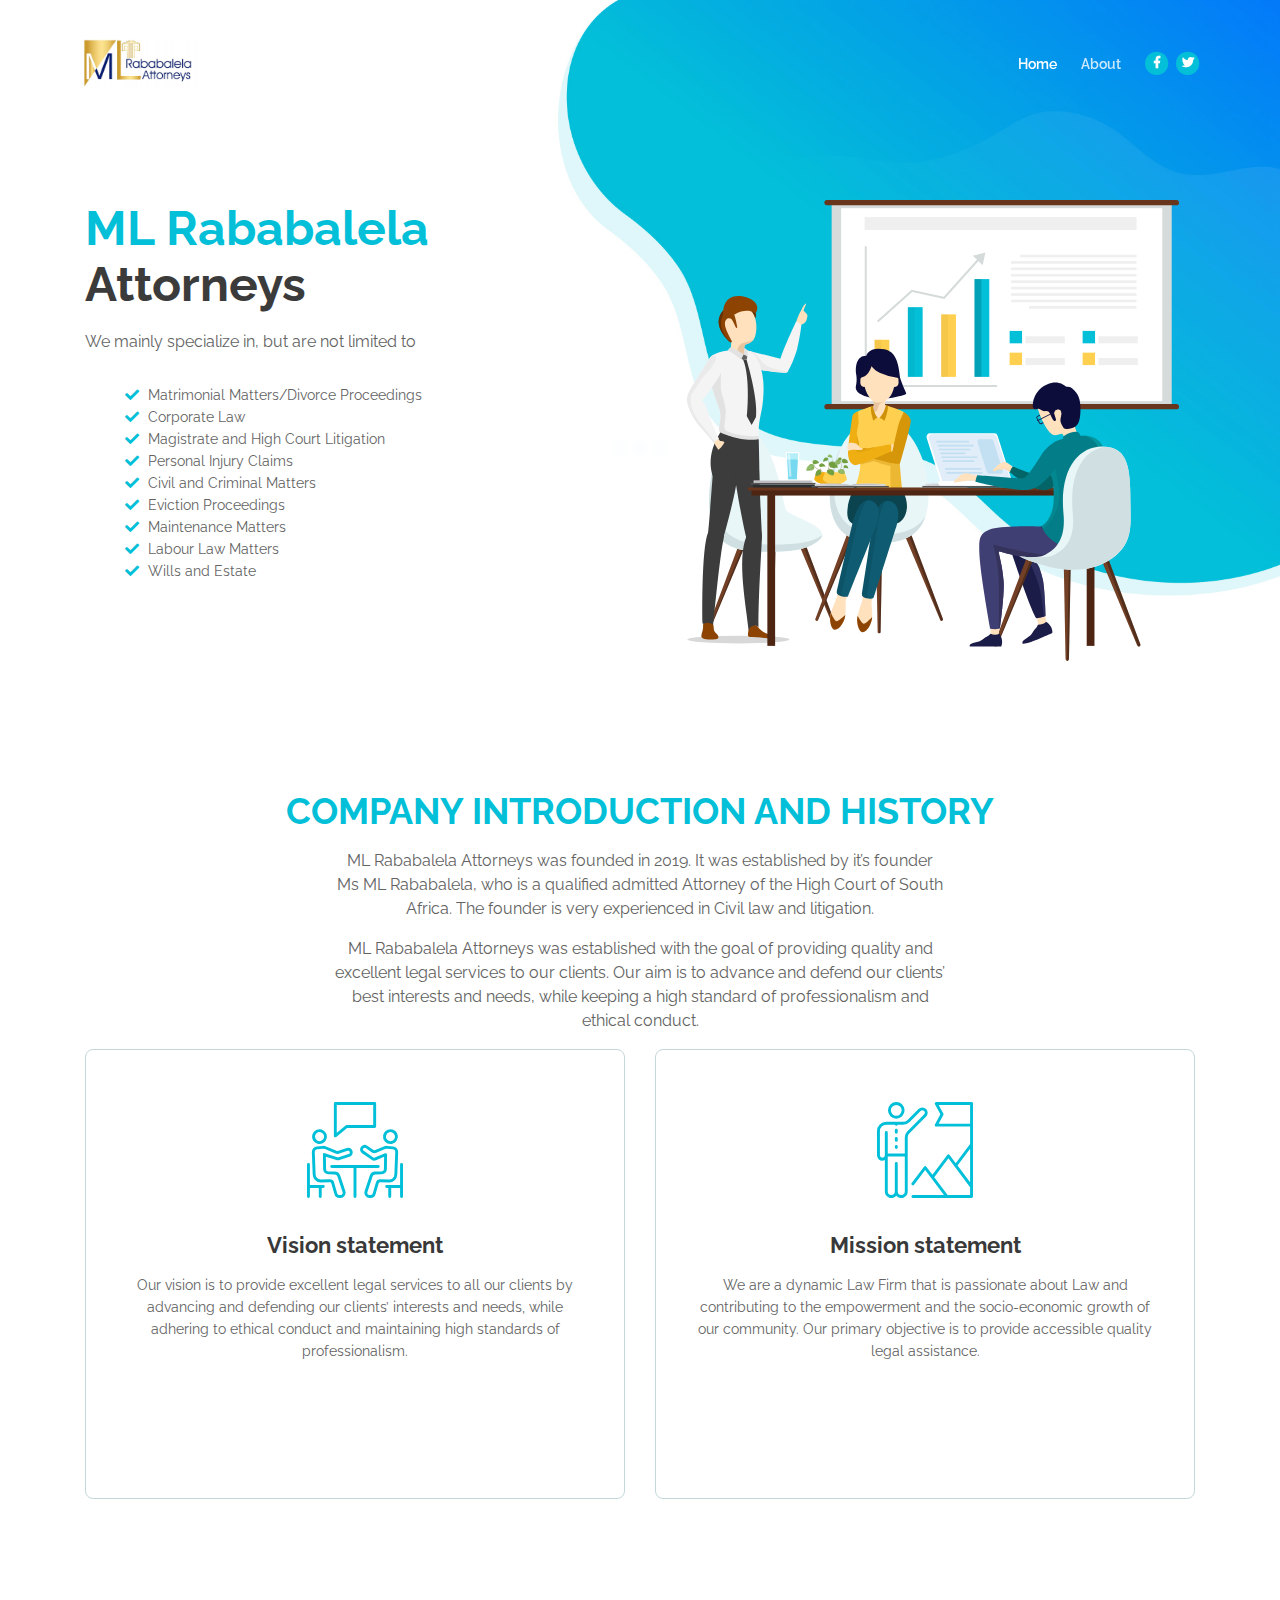
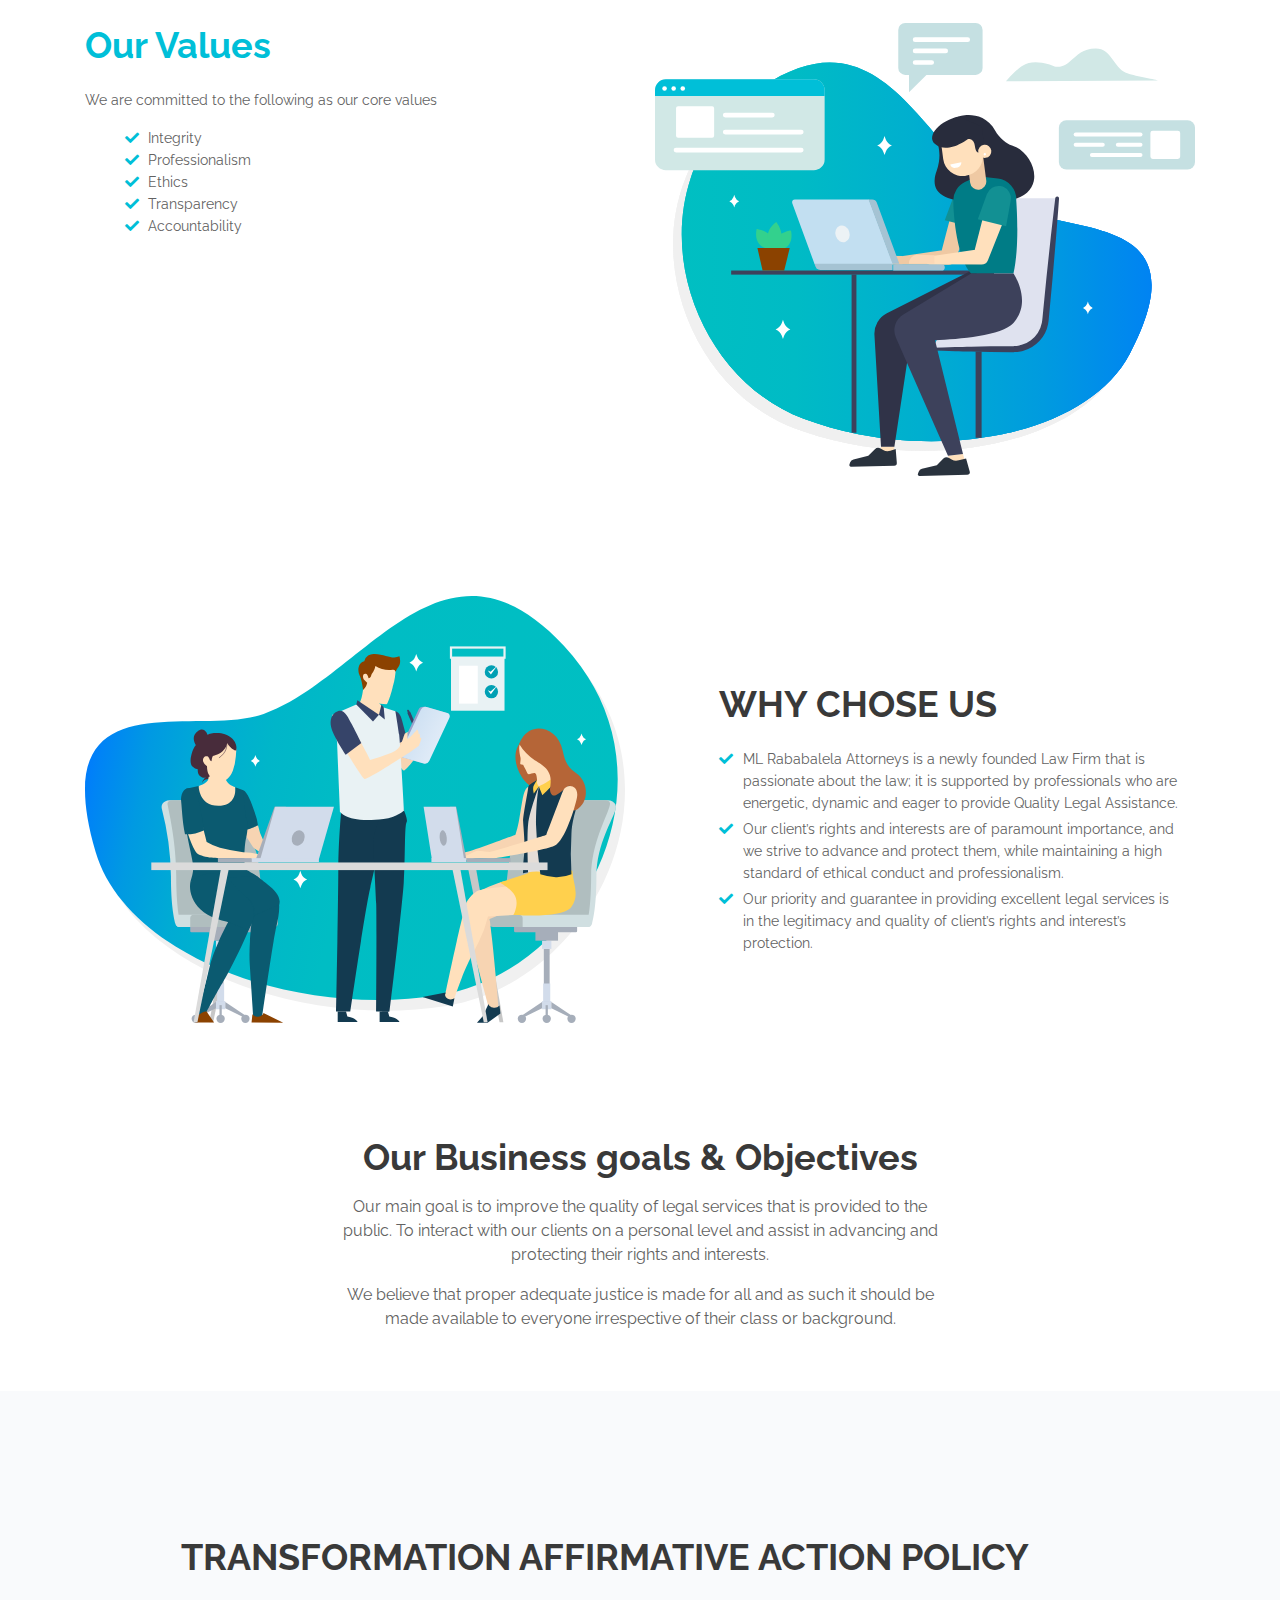
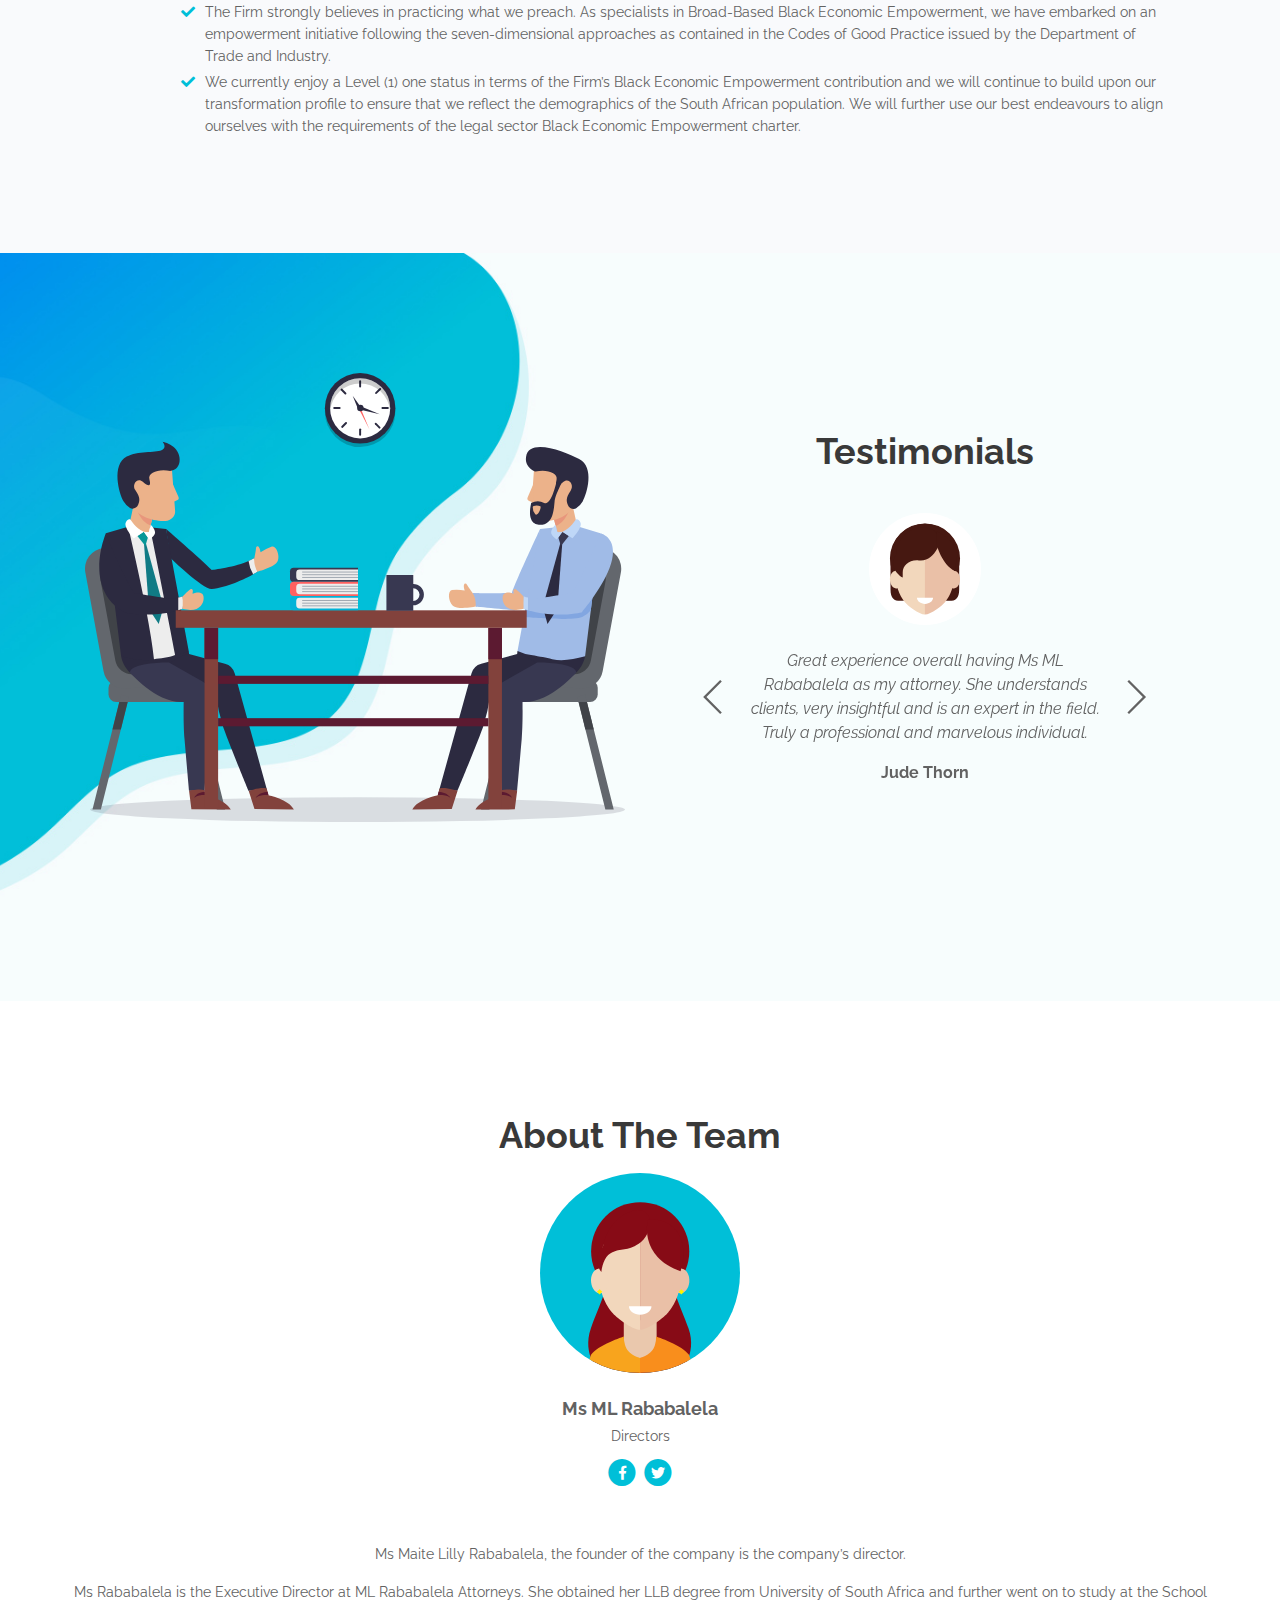
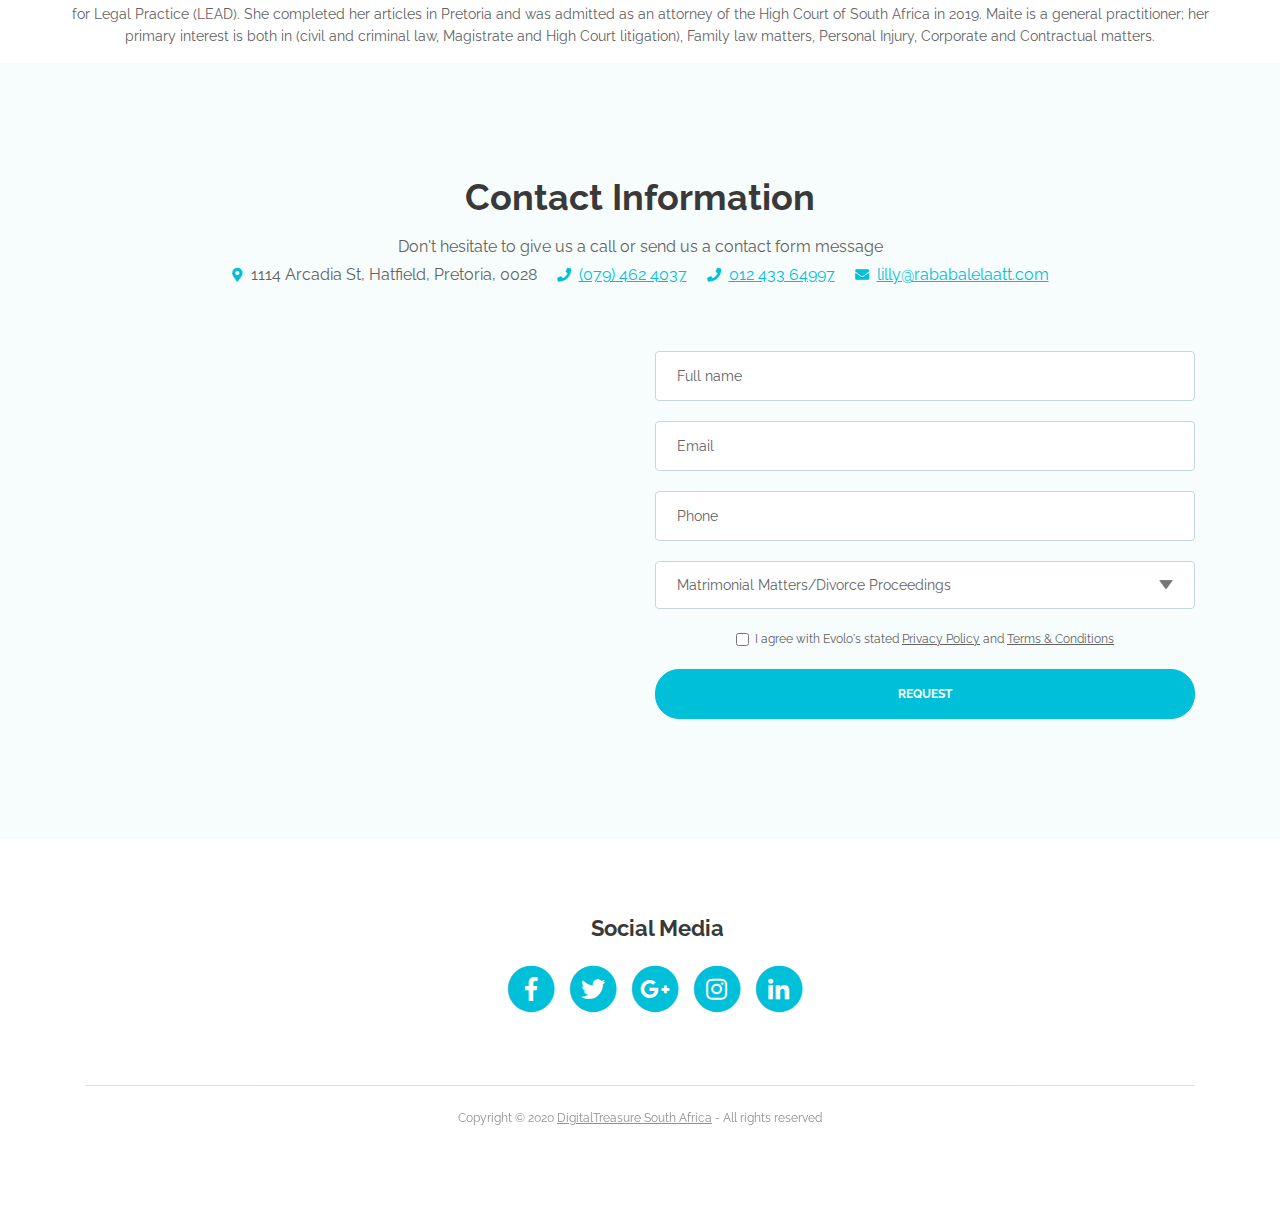
==== commit 5b732dc0: "Add files via upload" ====
--- a/index.html
+++ b/index.html
@@ -407,8 +407,8 @@
                                     <div class="card">
                                       <img class="card-image" src="images/testimonial-1.svg" alt="alternative">
                                       <div class="card-body">
-                                        <p class="testimonial-text">I just finished my trial period and was so amazed with the support and results that I purchased Evolo right away at the special price.</p>
-                                        <p class="testimonial-author">Jude Thorn - Designer</p>
+                                        <p class="testimonial-text">Great experience overall having Ms ML Rababalela as my attorney. She understands clients, very insightful and is an expert in the field. Truly a professional and marvelous individual.</p>
+                                        <p class="testimonial-author">Jude Thorn</p>
                                       </div>
                                     </div>
                                   </div> <!-- end of swiper-slide -->
@@ -419,8 +419,8 @@
                                     <div class="card">
                                       <img class="card-image" src="images/testimonial-2.svg" alt="alternative">
                                       <div class="card-body">
-                                        <p class="testimonial-text">Evolo has always helped or startup to position itself in the highly competitive market of mobile applications. You will not regret using it!</p>
-                                        <p class="testimonial-author">Marsha Singer - Developer</p>
+                                        <p class="testimonial-text">My experience with ML Rababalela Attorneys was excellent. My attorney, Ms ML Rababalela, gave my case all the time and attention that was needed to be successful in court. She was a calming and confident presence during very difficult court proceedings. I very much appreciate the knowledge and support I received through ML Rababalela Attorneys.</p>
+                                        <p class="testimonial-author">Marsha Singer</p>
                                       </div>
                                     </div>
                                   </div> <!-- end of swiper-slide -->
@@ -431,8 +431,8 @@
                                     <div class="card">
                                       <img class="card-image" src="images/testimonial-3.svg" alt="alternative">
                                       <div class="card-body">
-                                        <p class="testimonial-text">Love their services and was so amazed with the support and results that I purchased Evolo for two years in a row. They are awesome.</p>
-                                        <p class="testimonial-author">Roy Smith - Marketer</p>
+                                        <p class="testimonial-text">Our lawyer, Ms ML Rababalela, was outstanding. Calm, patient, reasonable in the termoil we were going through. We would definitely use ML Rababalela Attorneys again although we hope not to have to..</p>
+                                        <p class="testimonial-author">Roy Smith </p>
                                       </div>
                                     </div>
                                   </div> <!-- end of swiper-slide -->
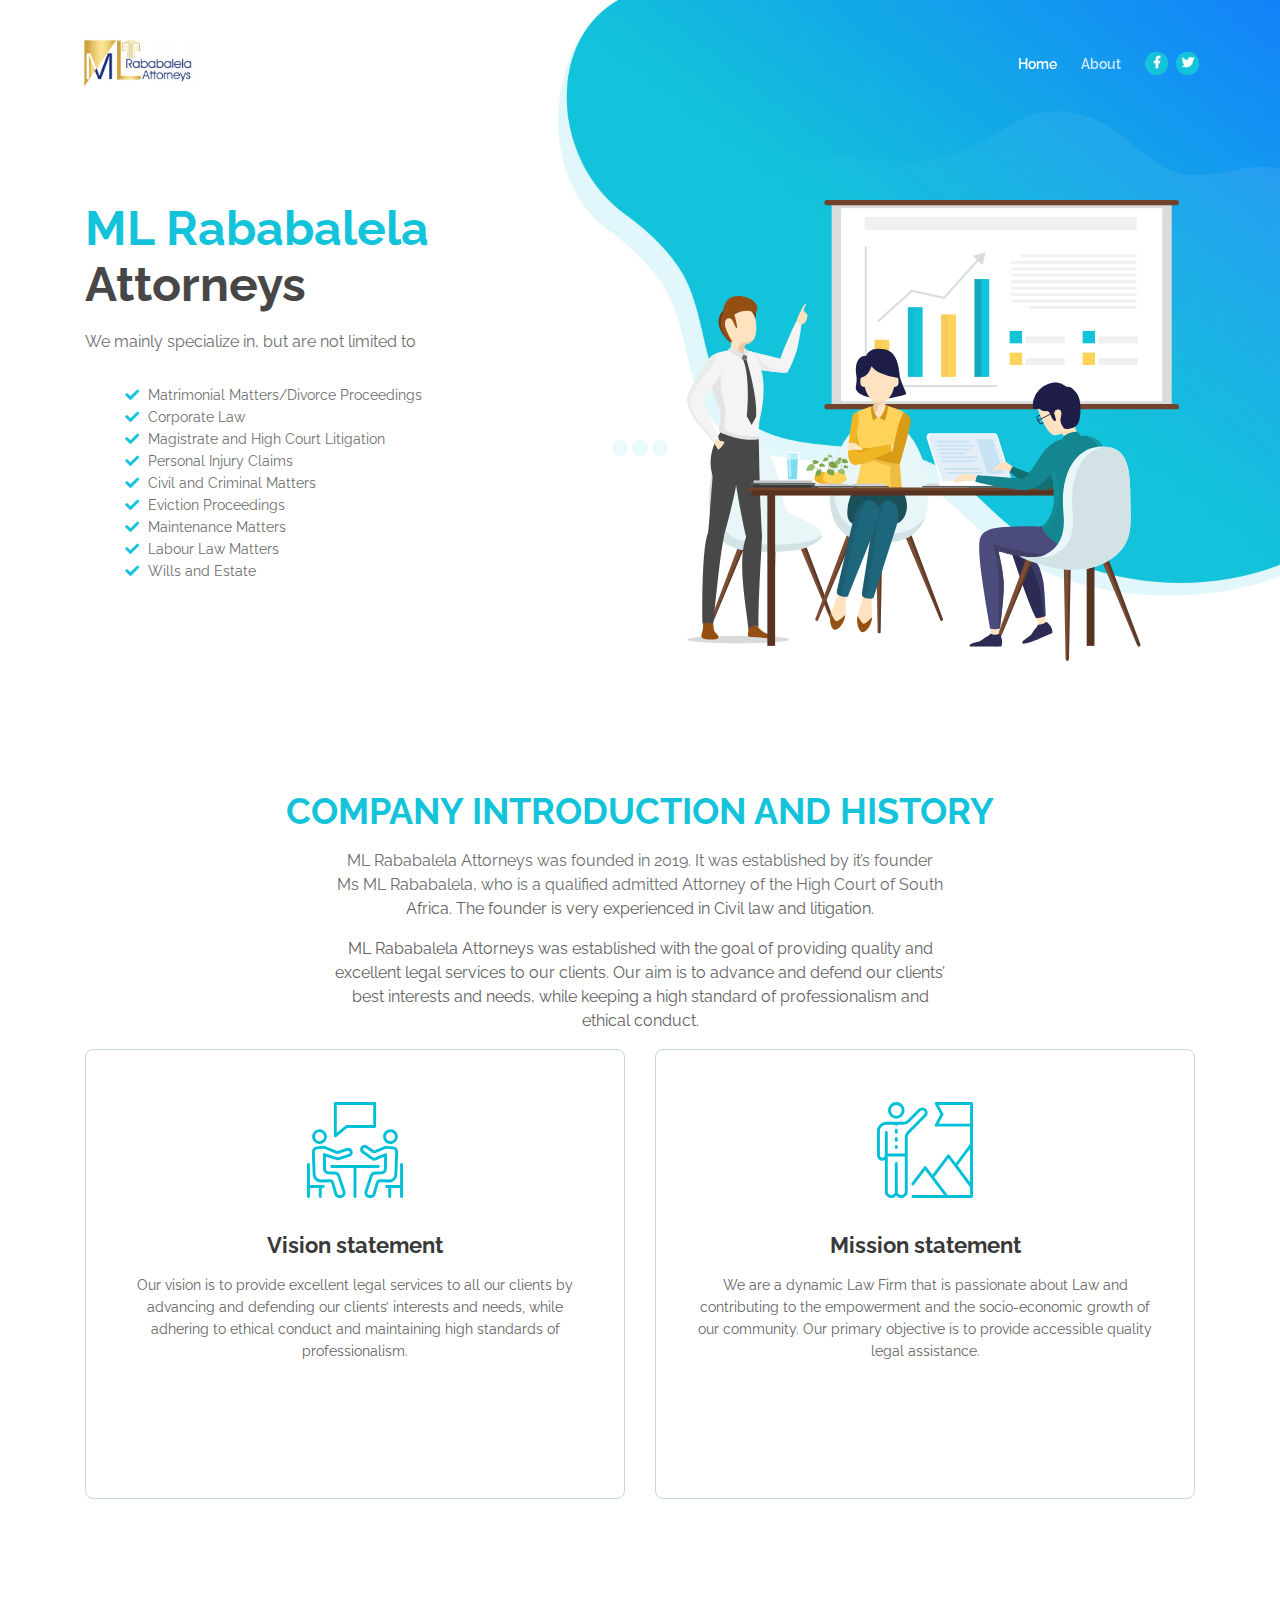
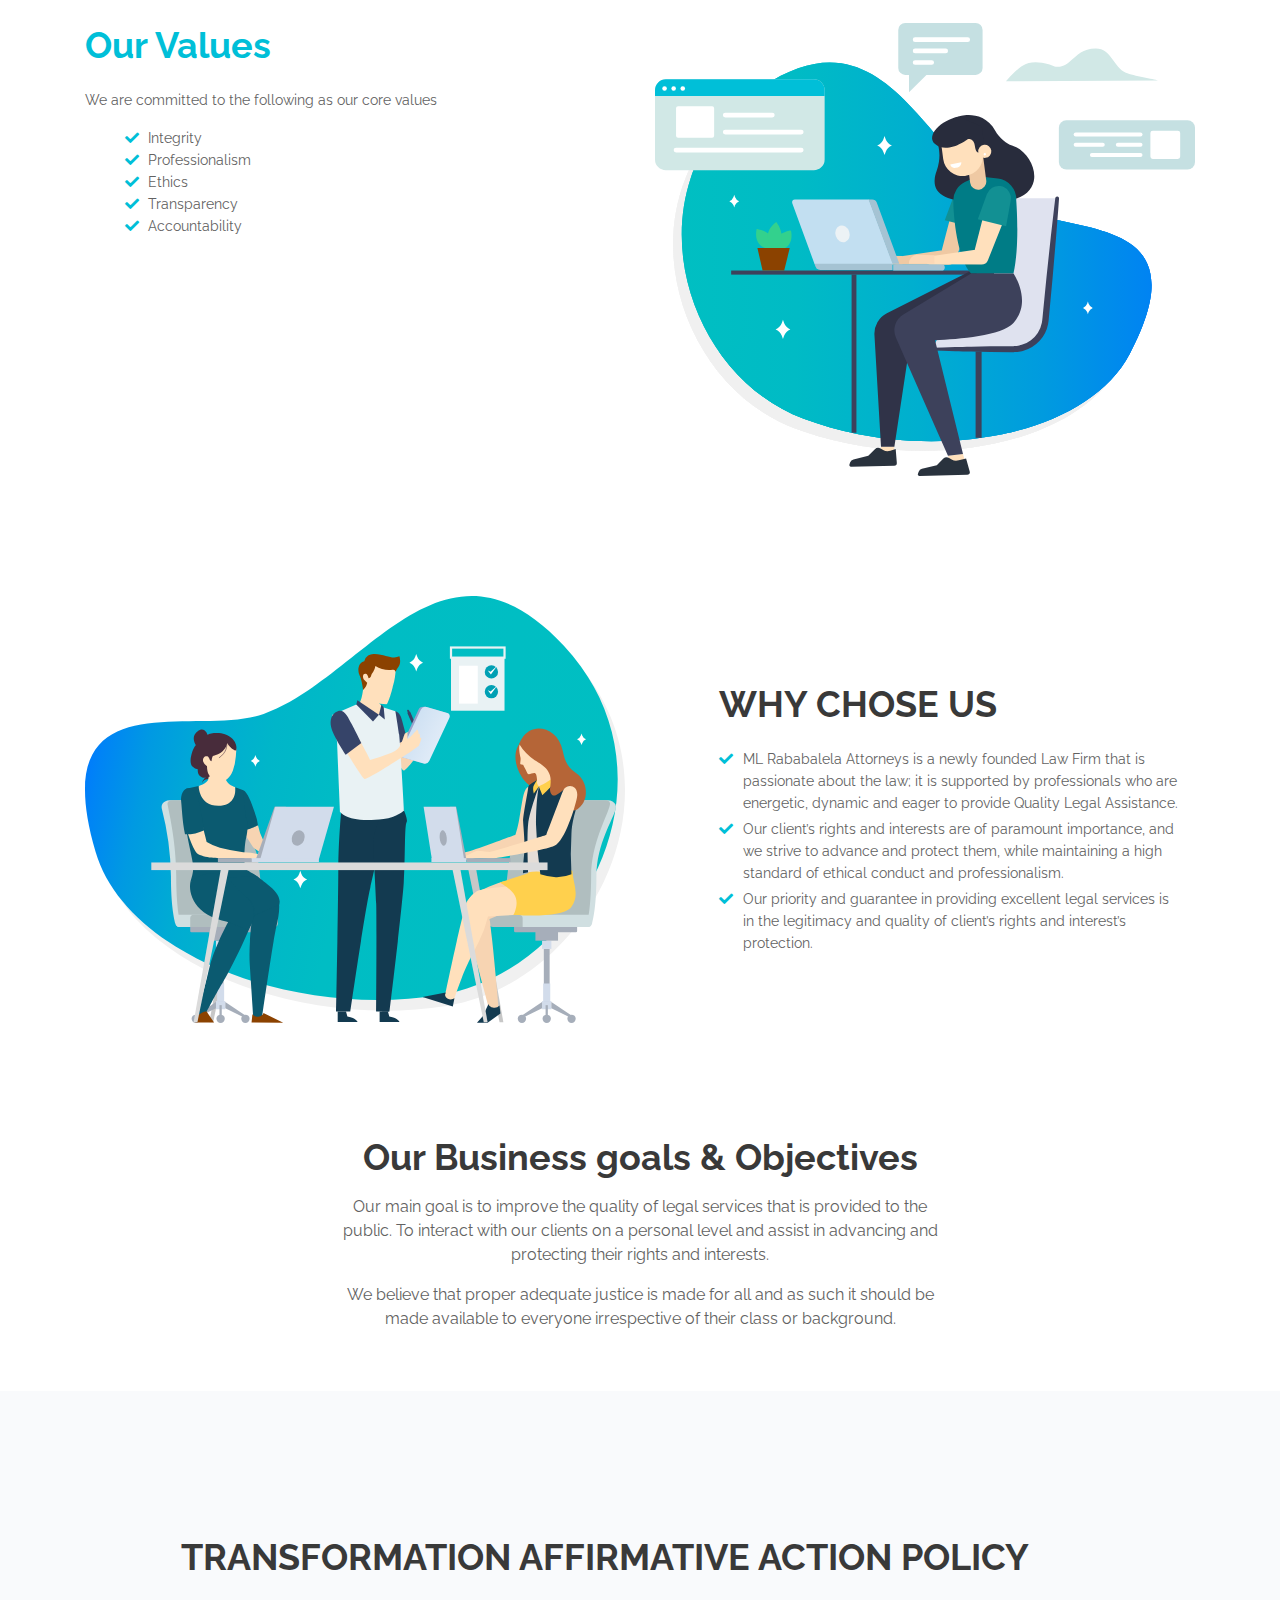
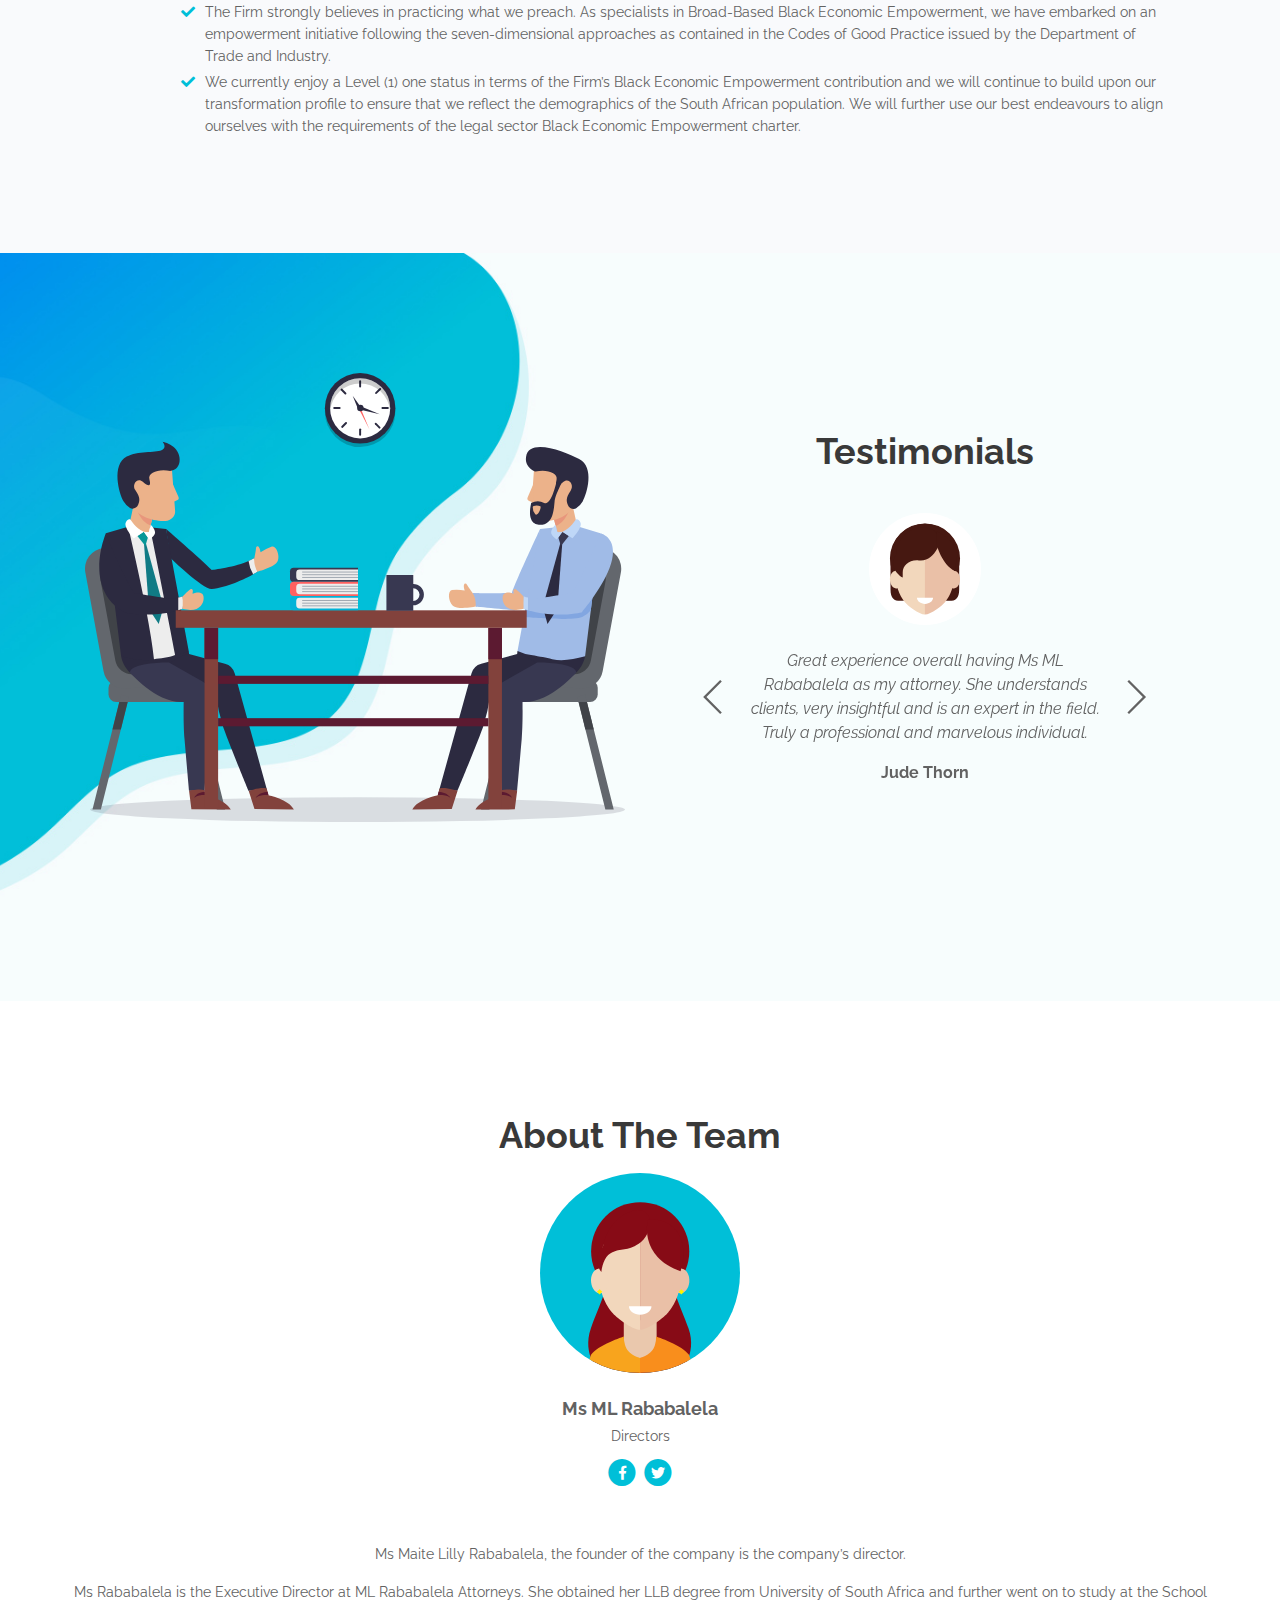
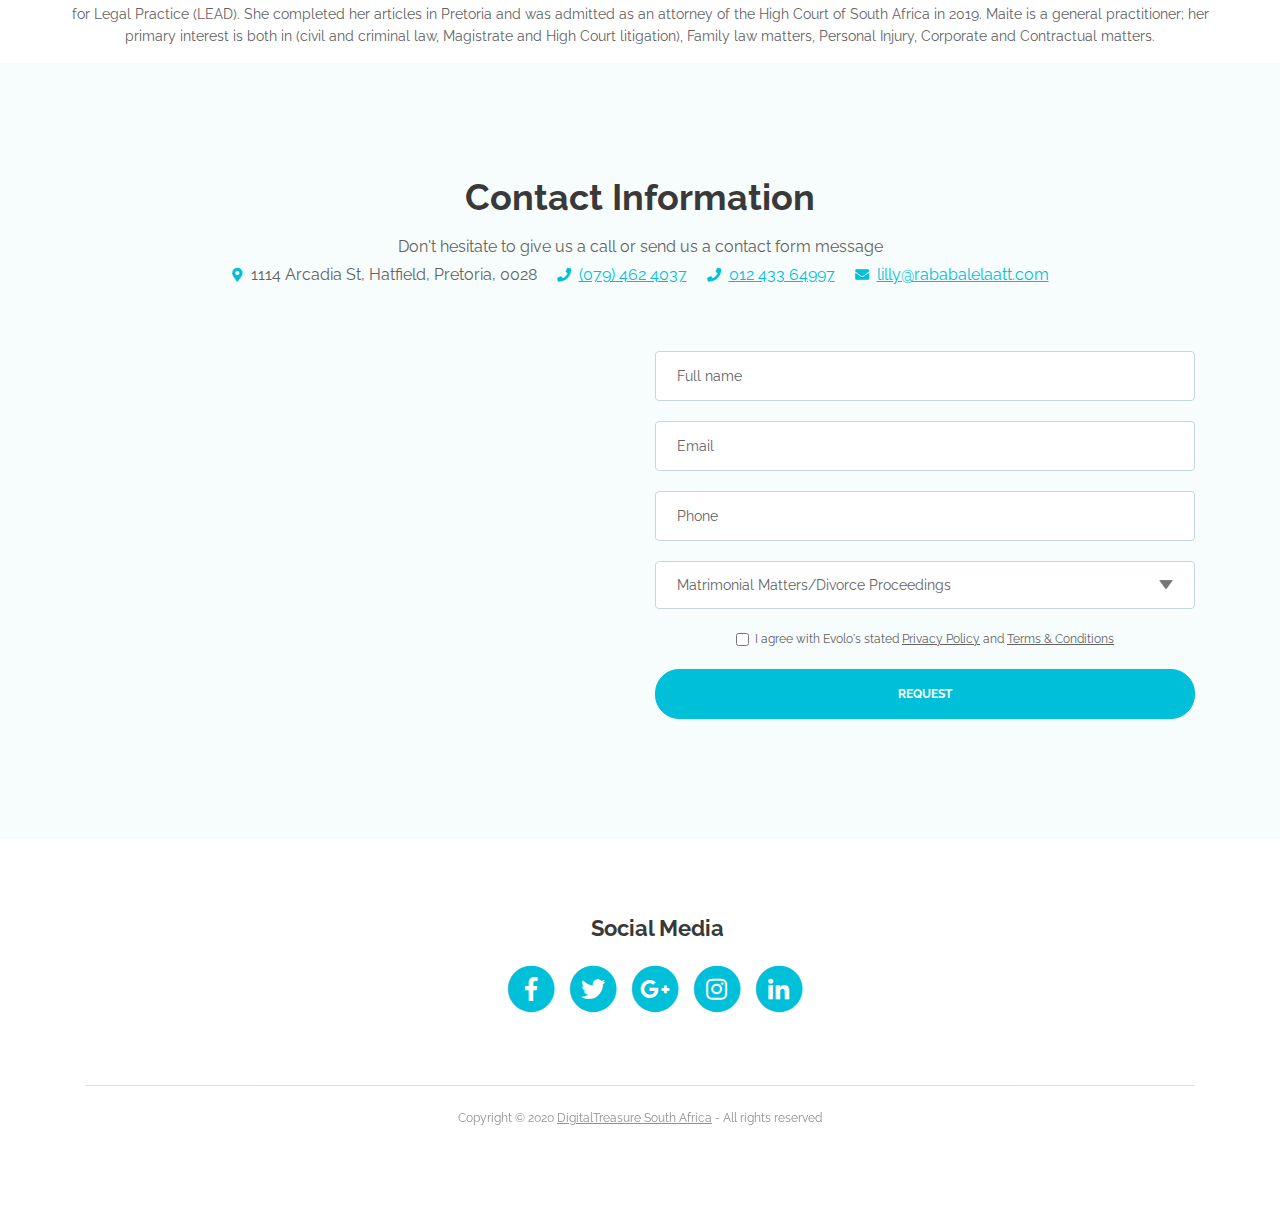
==== commit 86fb23b1: "Update index.html" ====
--- a/index.html
+++ b/index.html
@@ -5,8 +5,8 @@
   <meta name="viewport" content="width=device-width, initial-scale=1, shrink-to-fit=no">
 
   <!-- SEO Meta Tags -->
-  <meta name="description" content="Create a stylish landing page for your business startup and get leads for the offered services with this HTML landing page template.">
-  <meta name="author" content="Inovatik">
+  <meta name="description" content="WE provide excellent legal services to all our clients by advancing and defending our clients’ interests and needs, while adhering to ethical conduct and maintaining high standards of professionalism.">
+  
 
   <!-- OG Meta Tags to improve the way the post looks when you share the page on LinkedIn, Facebook, Google+ -->
   <meta property="og:site_name" content="" /> <!-- website name -->
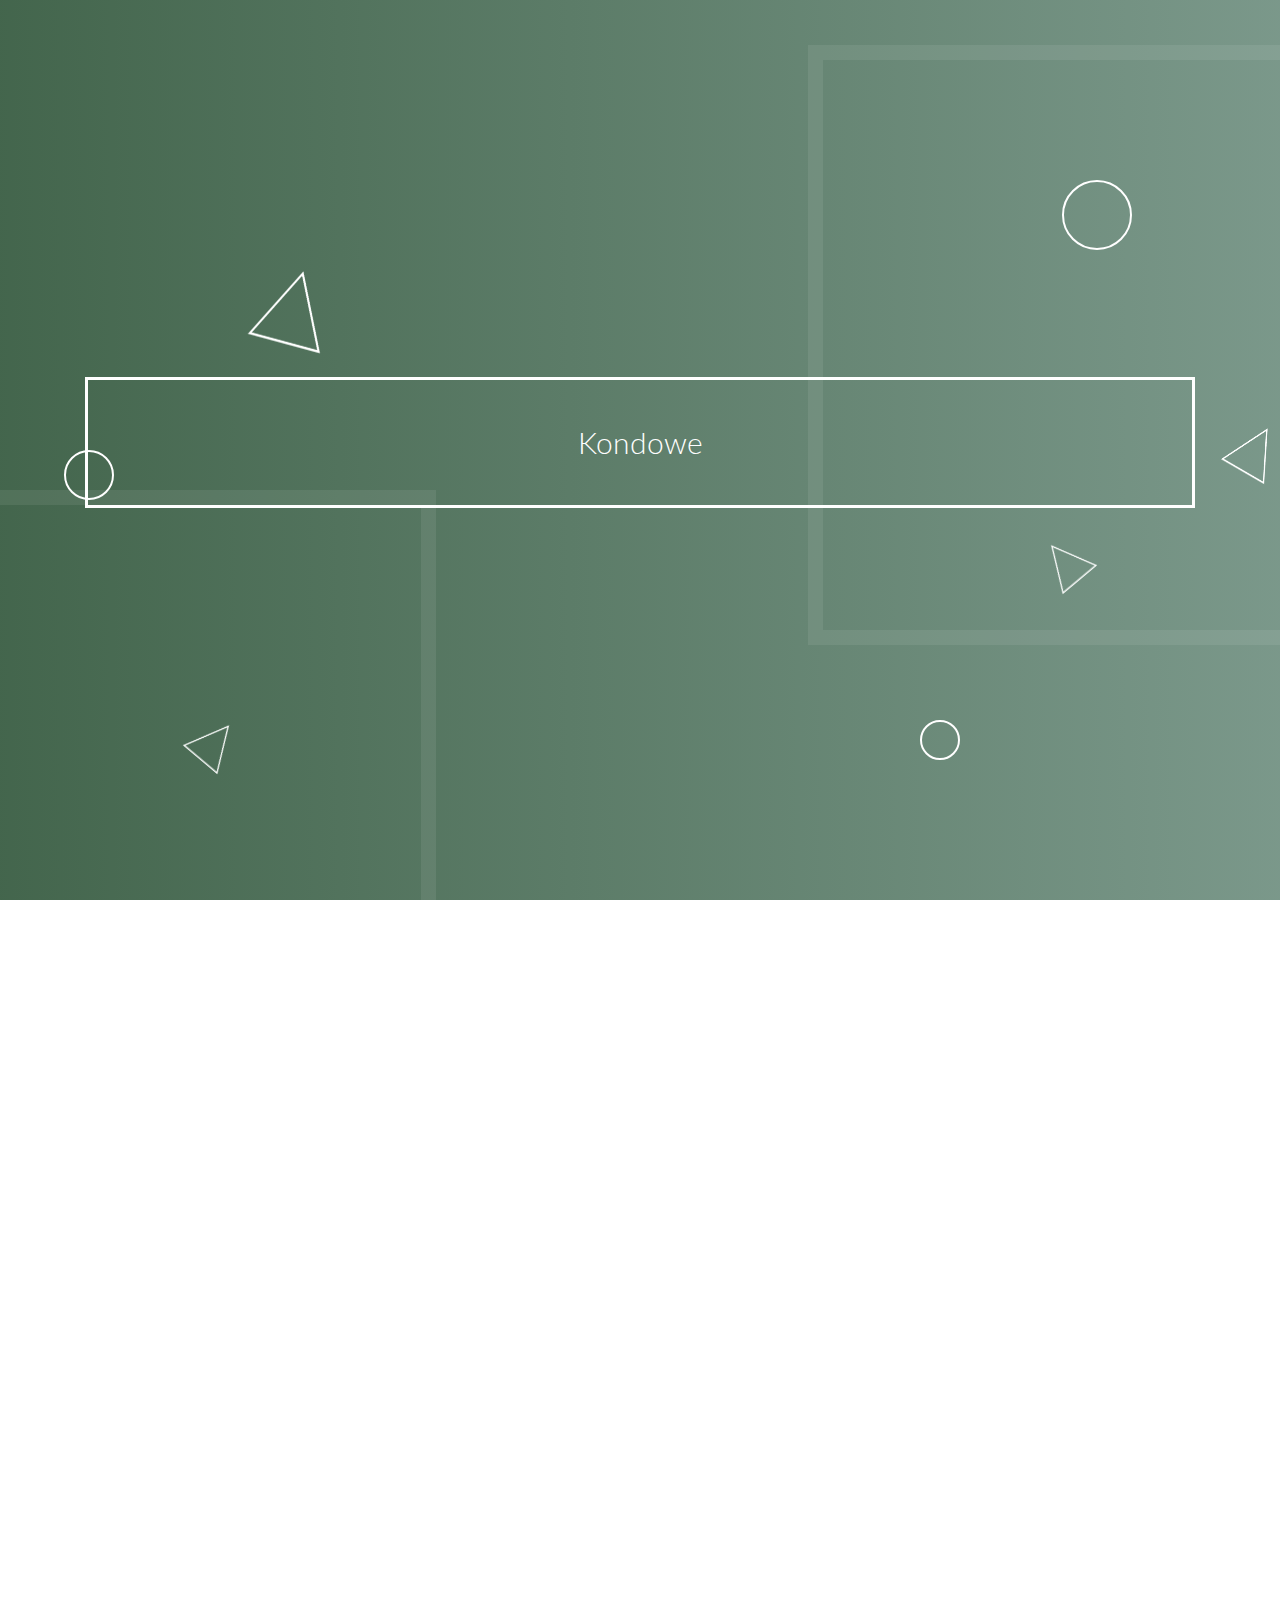
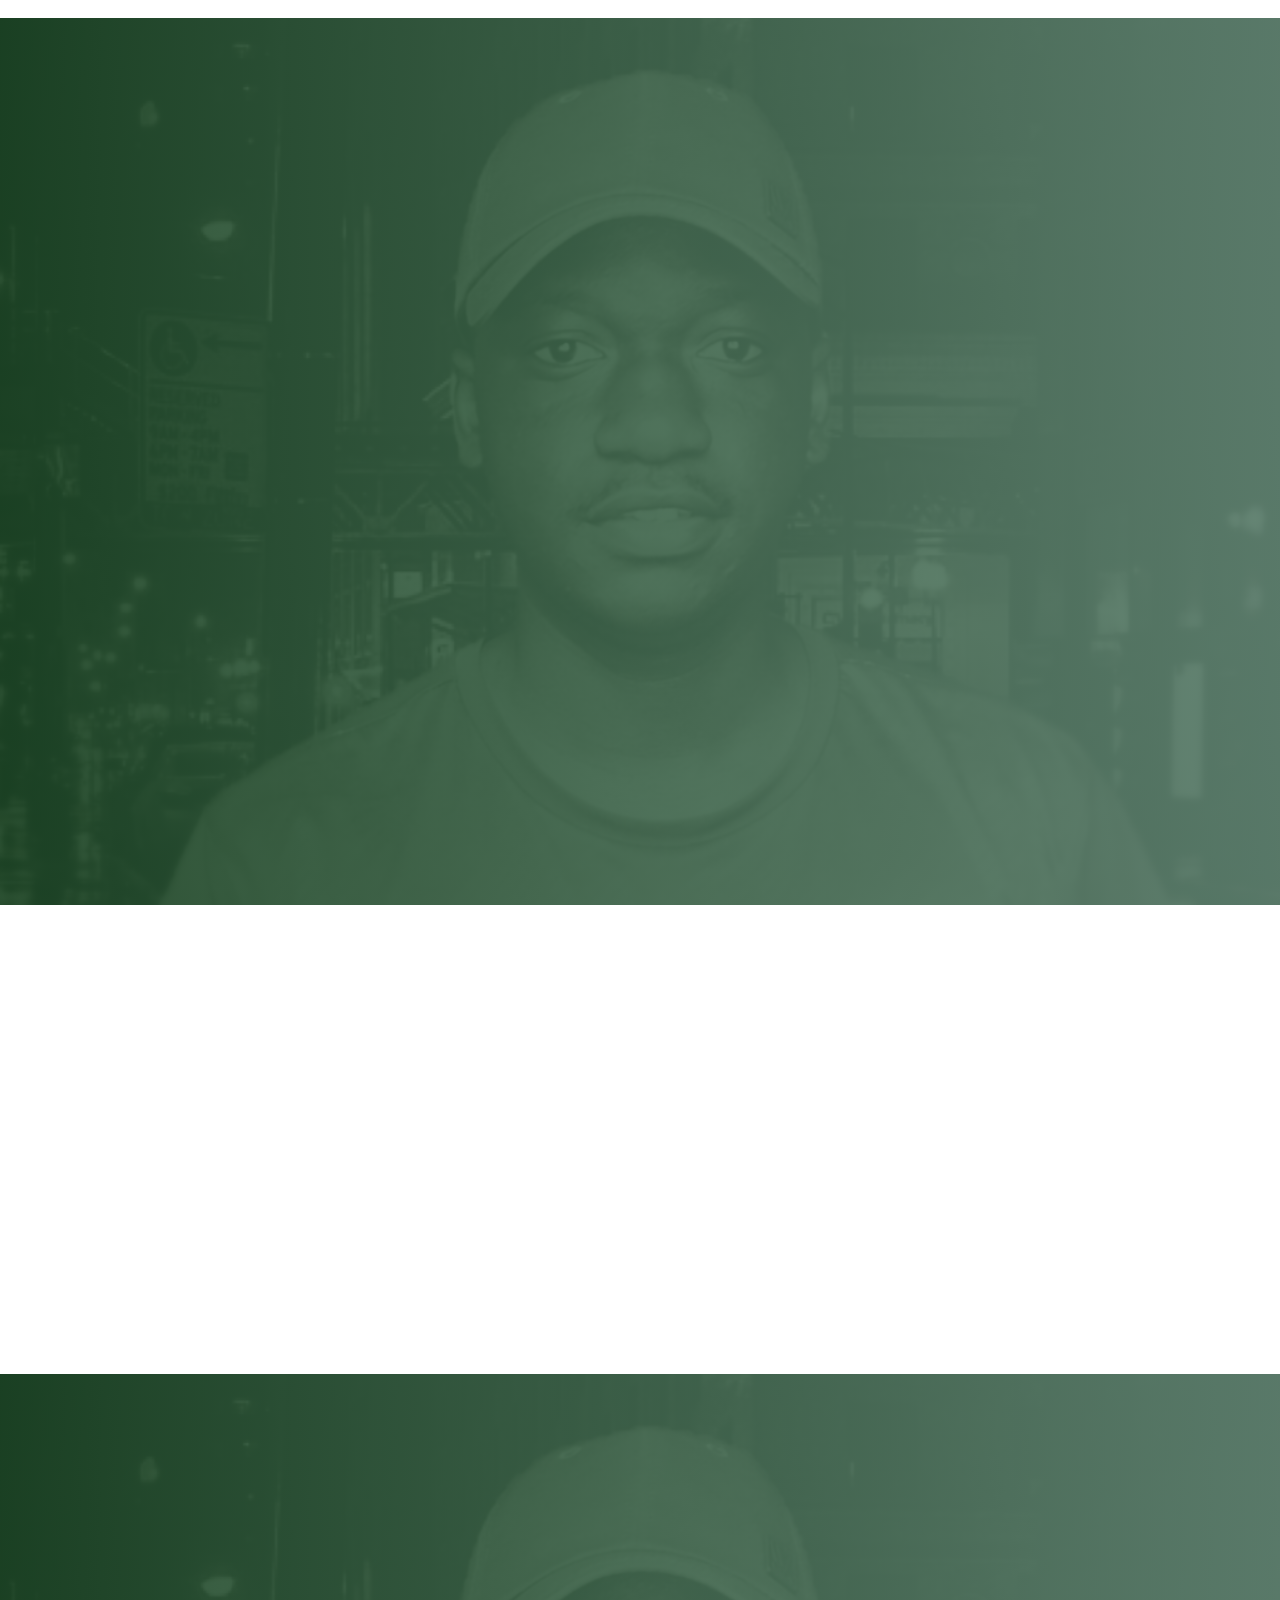
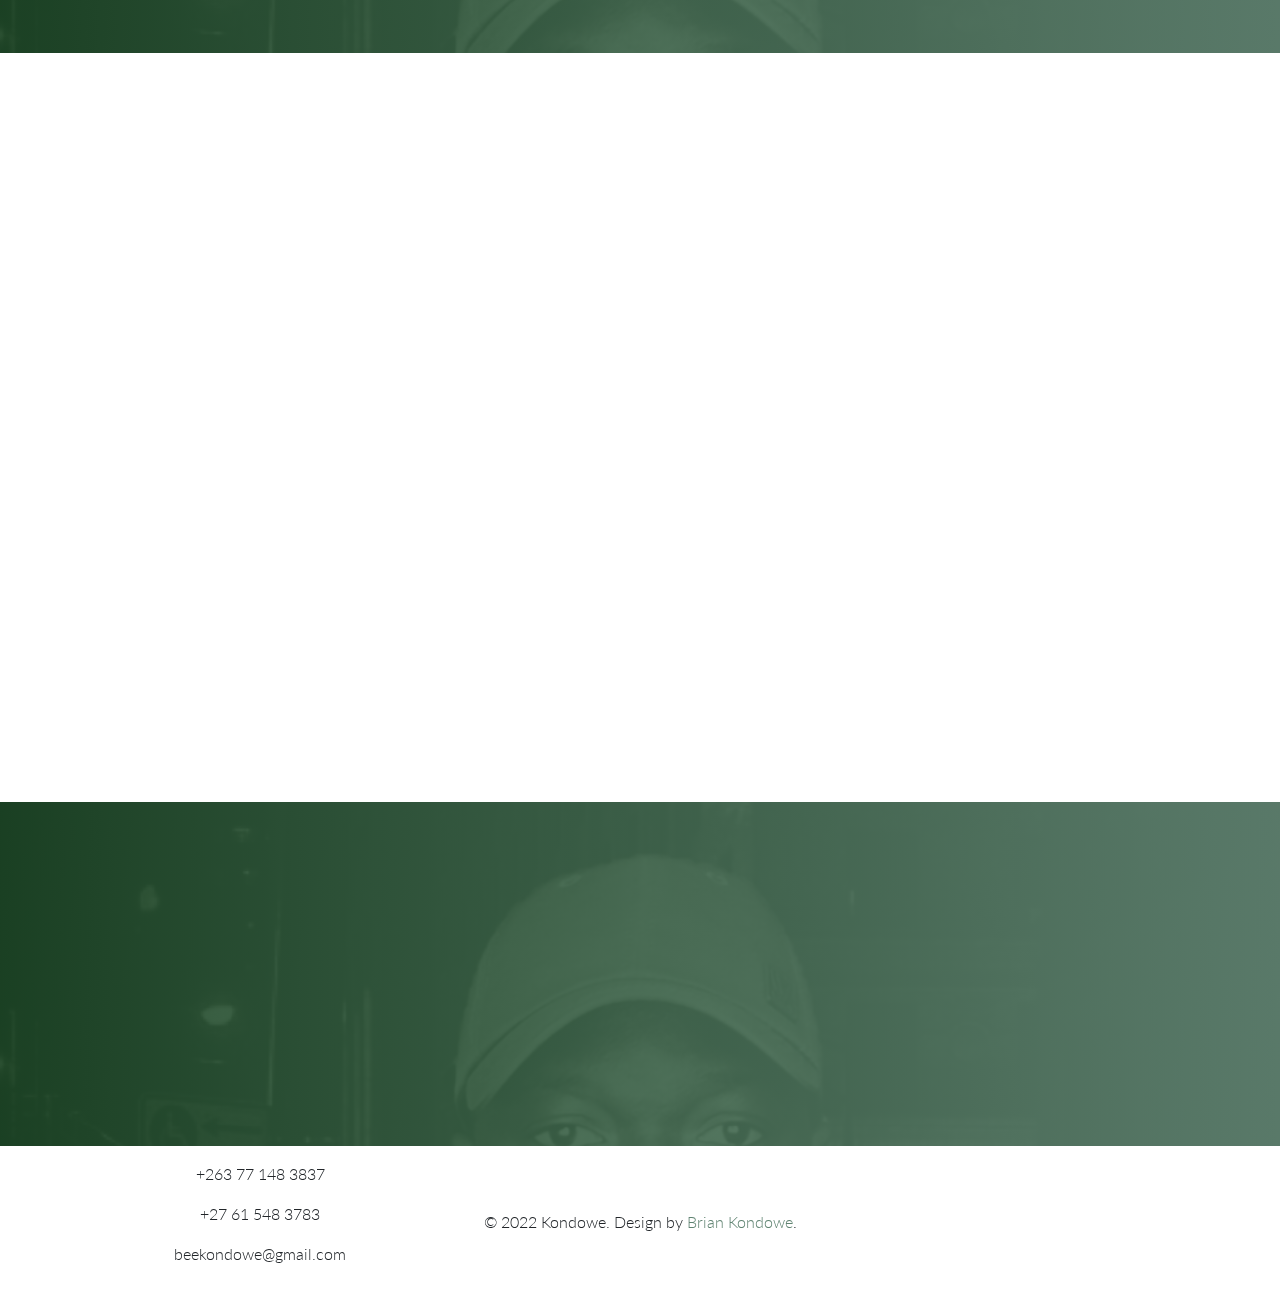
==== commit 16be1e5c: "Add files via upload" ====
--- a/index.html
+++ b/index.html
@@ -1,663 +1,406 @@
-<!DOCTYPE html>
-<html lang="en">
-<head>
-  <meta charset="utf-8">
-  <meta name="viewport" content="width=device-width, initial-scale=1, shrink-to-fit=no">
-
-  <!-- SEO Meta Tags -->
-  <meta name="description" content="WE provide excellent legal services to all our clients by advancing and defending our clients’ interests and needs, while adhering to ethical conduct and maintaining high standards of professionalism.">
-  
-
-  <!-- OG Meta Tags to improve the way the post looks when you share the page on LinkedIn, Facebook, Google+ -->
-  <meta property="og:site_name" content="" /> <!-- website name -->
-  <meta property="og:site" content="" /> <!-- website link -->
-  <meta property="og:title" content=""/> <!-- title shown in the actual shared post -->
-  <meta property="og:description" content="" /> <!-- description shown in the actual shared post -->
-  <meta property="og:image" content="" /> <!-- image link, make sure it's jpg -->
-  <meta property="og:url" content="" /> <!-- where do you want your post to link to -->
-  <meta property="og:type" content="article" />
-
-  <!-- Website Title -->
-  <title>ML Rababalela Attorneys</title>
-
-  <!-- Styles -->
-  <link href="https://fonts.googleapis.com/css?family=Raleway:400,400i,600,700,700i&amp;subset=latin-ext" rel="stylesheet">
-  <link href="css/bootstrap.css" rel="stylesheet">
-  <link href="css/fontawesome-all.css" rel="stylesheet">
-  <link href="css/swiper.css" rel="stylesheet">
-  <link href="css/magnific-popup.css" rel="stylesheet">
-  <link href="css/styles.css" rel="stylesheet">
-
-  <!-- Favicon  -->
-  <link rel="icon" href="images/favicon.png">
-</head>
-<body data-spy="scroll" data-target=".fixed-top">
-
-  <!-- Preloader -->
-  <div class="spinner-wrapper">
-    <div class="spinner">
-      <div class="bounce1"></div>
-      <div class="bounce2"></div>
-      <div class="bounce3"></div>
-    </div>
-  </div>
-  <!-- end of preloader -->
-
-
-  <!-- Navigation -->
-  <nav class="navbar navbar-expand-lg navbar-dark navbar-custom fixed-top">
-    <!-- Text Logo - Use this if you don't have a graphic logo -->
-    <!-- <a class="navbar-brand logo-text page-scroll" href="index.html">Evolo</a> -->
-
-    <!-- Image Logo -->
-    <a class="navbar-brand logo-image" href="index.html"><img src="images/logo.png" alt="alternative"></a>
-
-    <!-- Mobile Menu Toggle Button -->
-    <button class="navbar-toggler" type="button" data-toggle="collapse" data-target="#navbarsExampleDefault" aria-controls="navbarsExampleDefault" aria-expanded="false" aria-label="Toggle navigation">
-      <span class="navbar-toggler-awesome fas fa-bars"></span>
-      <span class="navbar-toggler-awesome fas fa-times"></span>
-    </button>
-    <!-- end of mobile menu toggle button -->
-
-    <div class="collapse navbar-collapse" id="navbarsExampleDefault">
-      <ul class="navbar-nav ml-auto">
-        <li class="nav-item">
-          <a class="nav-link page-scroll" href="#header">Home <span class="sr-only">(current)</span></a>
-        </li>
-        <li class="nav-item">
-          <a class="nav-link page-scroll" href="#services">About</a>
-        </li>
-
-
-
-      </ul>
-      <span class="nav-item social-icons">
-        <span class="fa-stack">
-          <a href="#your-link">
-            <i class="fas fa-circle fa-stack-2x facebook"></i>
-            <i class="fab fa-facebook-f fa-stack-1x"></i>
-          </a>
-        </span>
-        <span class="fa-stack">
-          <a href="#your-link">
-            <i class="fas fa-circle fa-stack-2x twitter"></i>
-            <i class="fab fa-twitter fa-stack-1x"></i>
-          </a>
-        </span>
-      </span>
-    </div>
-  </nav> <!-- end of navbar -->
-  <!-- end of navigation -->
-
-
-  <!-- Header -->
-  <header id="header" class="header big">
-    <div class="header-content">
-      <div class="container">
-        <div class="row">
-          <div class="col-lg-6">
-            <div class="text">
-              <h1><span class="turquoise">ML Rababalela </span>Attorneys</h1>
-              <p class="p-large">We mainly specialize in, but are not limited to
-                <span>
-                  <ul>
-                    <li><i class="fas fa-check"></i> Matrimonial Matters/Divorce Proceedings</li>
-                    <li><i class="fas fa-check"></i> Corporate Law</li>
-                    <li><i class="fas fa-check"></i> Magistrate and High Court Litigation</li>
-                    <li><i class="fas fa-check"></i> Personal Injury Claims</li>
-                    <li><i class="fas fa-check"></i> Civil and Criminal Matters</li>
-                    <li><i class="fas fa-check"></i> Eviction Proceedings</li>
-                    <li><i class="fas fa-check"></i> Maintenance Matters</li>
-                    <li><i class="fas fa-check"></i> Labour Law Matters</li>
-                    <li><i class="fas fa-check"></i> Wills and Estate</li>
-                  </ul>
-                </span>
-              </p>
-
-            </div> <!-- end of text-container -->
-          </div> <!-- end of col -->
-          <div class="col-lg-6">
-            <div class="image-container">
-              <img class="img-fluid" src="images/header-teamwork.svg" alt="alternative">
-            </div> <!-- end of image-container -->
-          </div> <!-- end of col -->
-        </div> <!-- end of row -->
-      </div> <!-- end of container -->
-    </div> <!-- end of header-content -->
-  </header> <!-- end of header -->
-  <!-- end of header -->
-
-  <!-- Header -->
-  <header id="header" class="header small">
-    <div class="header-content">
-      <div class="container">
-        <div class="row">
-          <div class="col-lg-6">
-            <div class="image-container">
-              <img class="img-fluid" src="images/header-teamwork.svg" alt="alternative">
-            </div> <!-- end of image-container -->
-          </div> <!-- end of col -->
-          <div class="col-lg-6">
-            <div class="text">
-              <h1><span class="turquoise">ML Rababalela </span>Attorneys</h1>
-              <p class="p-large">We mainly specialize in, but are not limited to
-                <span>
-                  <ul class="text-left">
-                    <li><i class="fas fa-check"></i> Matrimonial Matters/Divorce Proceedings</li>
-                    <li><i class="fas fa-check"></i> Corporate Law</li>
-                    <li><i class="fas fa-check"></i> Magistrate and High Court Litigation</li>
-                    <li><i class="fas fa-check"></i> Personal Injury Claims</li>
-                    <li><i class="fas fa-check"></i> Civil and Criminal Matters</li>
-                    <li><i class="fas fa-check"></i> Eviction Proceedings</li>
-                    <li><i class="fas fa-check"></i> Maintenance Matters</li>
-                    <li><i class="fas fa-check"></i> Labour Law Matters</li>
-                    <li><i class="fas fa-check"></i> Wills and Estate</li>
-                  </ul>
-                </span>
-              </p>
-
-            </div> <!-- end of text-container -->
-          </div> <!-- end of col -->
-
-        </div> <!-- end of row -->
-      </div> <!-- end of container -->
-    </div> <!-- end of header-content -->
-  </header> <!-- end of header -->
-  <!-- end of header -->
-
-
-
-
-  <!-- Services -->
-  <div id="services" class="cards-1">
-    <div class="container">
-      <div class="row">
-        <div class="col-lg-12">
-          <h2 class="turquoise">COMPANY INTRODUCTION AND HISTORY</h2>
-          <p class="p-heading p-large">ML Rababalela Attorneys was founded in 2019. It was established by it’s founder Ms ML Rababalela,
-            who is a qualified admitted Attorney of the High Court of South Africa. The founder is very
-            experienced in Civil law and litigation. </p>
-            <p class="p-heading p-large">ML Rababalela Attorneys was established with the goal of providing quality and excellent legal
-              services to our clients. Our aim is to advance and defend our clients’ best interests and needs, while
-              keeping a high standard of professionalism and ethical conduct.
-            </p>
-          </div> <!-- end of col -->
-        </div> <!-- end of row -->
-        <div class="row">
-
-
-          <div class="col-md-6">
-            <!-- Card -->
-            <div class="card">
-              <img class="card-image" src="images/services-icon-1.svg" alt="alternative">
-              <div class="card-body">
-                <h4 class="card-title">Vision statement </h4>
-                <p>Our vision is to provide excellent legal services to all our clients by advancing and
-                  defending our clients’ interests and needs, while adhering to ethical conduct and
-                  maintaining high standards of professionalism.</p>
-                </div>
-              </div>
-              <!-- end of card -->
-            </div>
-            <div class="col-md-6">
-              <!-- Card -->
-              <div class="card">
-                <img class="card-image" src="images/services-icon-2.svg" alt="alternative">
-                <div class="card-body">
-                  <h4 class="card-title">Mission statement</h4>
-                  <p>We are a dynamic Law Firm that is passionate about Law and contributing to the
-                    empowerment and the socio-economic growth of our community. Our primary objective is
-                    to provide accessible quality legal assistance.
-                  </p>
-                </div>
-              </div>
-              <!-- end of card -->
-            </div>
-
-
-
-
-
-
-
-
-          </div> <!-- end of row -->
-        </div> <!-- end of container -->
-      </div> <!-- end of cards-1 -->
-      <!-- end of services -->
-
-
-      <!-- Details 1 -->
-      <div class="basic-1 big">
-        <div class="container">
-          <div class="row">
-            <div class="col-lg-6">
-              <div class="text">
-                <h2 class="turquoise">Our Values</h2>
-                <p>We are committed to the following as our core values</p>
-                <ul>
-                  <li><i class="fas fa-check"></i> Integrity</li>
-                  <li><i class="fas fa-check"></i> Professionalism</li>
-                  <li><i class="fas fa-check"></i> Ethics</li>
-                  <li><i class="fas fa-check"></i> Transparency</li>
-                  <li><i class="fas fa-check"></i> Accountability</li>
-                </ul>
-
-              </div> <!-- end of text-container -->
-            </div> <!-- end of col -->
-            <div class="col-lg-6">
-              <div class="image-container">
-                <img class="img-fluid" src="images/details-1-office-worker.svg" alt="alternative">
-              </div> <!-- end of image-container -->
-            </div> <!-- end of col -->
-          </div> <!-- end of row -->
-        </div> <!-- end of container -->
-      </div> <!-- end of basic-1 -->
-      <!-- end of details 1 -->
-
-
-      <!-- Details 1 -->
-      <div class="basic-1 small">
-        <div class="container">
-          <div class="row">
-            <div class="col-lg-6">
-              <div class="image-container">
-                <img class="img-fluid" src="images/details-1-office-worker.svg" alt="alternative">
-              </div> <!-- end of image-container -->
-            </div> <!-- end of col -->
-            <div class="col-lg-6">
-              <div class="text">
-                <h2 class="turquoise text-center">Our Values</h2>
-                <p>We are committed to the following as our core values</p>
-                <ul>
-                  <li><i class="fas fa-check"></i> Integrity</li>
-                  <li><i class="fas fa-check"></i> Professionalism</li>
-                  <li><i class="fas fa-check"></i> Ethics</li>
-                  <li><i class="fas fa-check"></i> Transparency</li>
-                  <li><i class="fas fa-check"></i> Accountability</li>
-                </ul>
-
-              </div> <!-- end of text-container -->
-            </div> <!-- end of col -->
-
-          </div> <!-- end of row -->
-        </div> <!-- end of container -->
-      </div> <!-- end of basic-1 -->
-      <!-- end of details 1 -->
-
-
-      <!-- Details 2 -->
-      <div class="basic-2">
-        <div class="container">
-          <div class="row">
-            <div class="col-lg-6">
-              <div class="image-container">
-                <img class="img-fluid" src="images/details-2-office-team-work.svg" alt="alternative">
-              </div> <!-- end of image-container -->
-            </div> <!-- end of col -->
-            <div class="col-lg-6">
-              <div class="text-container">
-                <h2>WHY CHOSE US</h2>
-                <ul class="list-unstyled li-space-lg">
-                  <li class="media">
-                    <i class="fas fa-check"></i>
-                    <div class="media-body">ML Rababalela Attorneys is a newly founded Law Firm that is passionate about the law; it is
-                      supported by professionals who are energetic, dynamic and eager to provide Quality Legal
-                      Assistance.</div>
-                    </li>
-                    <li class="media">
-                      <i class="fas fa-check"></i>
-                      <div class="media-body">Our client’s rights and interests are of paramount importance, and we strive to advance
-                        and protect them, while maintaining a high standard of ethical conduct and professionalism.</div>
-                      </li>
-                      <li class="media">
-                        <i class="fas fa-check"></i>
-                        <div class="media-body">Our priority and guarantee in providing excellent legal services is in the legitimacy and
-                          quality of client’s rights and interest’s protection.</div>
-                        </li>
-                      </ul>
-
-                    </div> <!-- end of text-container -->
-                  </div> <!-- end of col -->
-                </div> <!-- end of row -->
-              </div> <!-- end of container -->
-            </div> <!-- end of basic-2 -->
-            <!-- end of details 2 -->
-
-
-
-
-            <!-- Pricing -->
-            <div id="pricing" class="cards-2">
-              <div class="container">
-                <div class="row">
-                  <div class="col-lg-12">
-                    <h2>Our Business goals & Objectives </h2>
-                    <p class="p-heading p-large">Our main goal is to improve the quality of legal services that is provided to the public. To
-                      interact with our clients on a personal level and assist in advancing and protecting their
-                      rights and interests.</p>
-
-                      <p class="p-heading p-large">We believe that proper adequate justice is made for all and as such it should be made
-                        available to everyone irrespective of their class or background.</p>
-                      </div> <!-- end of col -->
-                    </div> <!-- end of row -->
-
-                  </div> <!-- end of container -->
-                </div> <!-- end of cards-2 -->
-                <!-- end of pricing -->
-
-
-                <!-- Request -->
-                <div id="request" class="form-1">
-                  <div class="container">
-                    <div class="row">
-                      <div class="col-lg-12">
-                        <div class="text-container">
-                          <h2 class="text">TRANSFORMATION AFFIRMATIVE ACTION POLICY</h2>
-
-                          <ul class="list-unstyled li-space-lg">
-                            <li class="media">
-                              <i class="fas fa-check"></i>
-                              <div class="media-body">The Firm strongly believes in practicing what we preach. As specialists in Broad-Based
-                                Black Economic Empowerment, we have embarked on an empowerment initiative following
-                                the seven-dimensional approaches as contained in the Codes of Good Practice issued by the
-                                Department of Trade and Industry. </div>
-                              </li>
-                              <li class="media">
-                                <i class="fas fa-check"></i>
-                                <div class="media-body">We currently enjoy a Level (1) one status in terms of the Firm’s Black Economic
-                                  Empowerment contribution and we will continue to build upon our transformation profile to
-                                  ensure that we reflect the demographics of the South African population. We will further
-                                  use our best endeavours to align ourselves with the requirements of the legal sector Black
-                                  Economic Empowerment charter.</div>
-                                </li>
-
-                              </ul>
-                            </div> <!-- end of text-container -->
-                          </div> <!-- end of col -->
-
-                        </div> <!-- end of row -->
-                      </div> <!-- end of container -->
-                    </div> <!-- end of form-1 -->
-                    <!-- end of request -->
-
-
-
-
-
-                    <!-- Testimonials -->
-                    <div class="slider-2">
-                      <div class="container">
-                        <div class="row">
-                          <div class="col-lg-6">
-                            <div class="image-container">
-                              <img class="img-fluid" src="images/testimonials-2-men-talking.svg" alt="alternative">
-                            </div> <!-- end of image-container -->
-                          </div> <!-- end of col -->
-                          <div class="col-lg-6">
-                            <h2 class="text">Testimonials</h2>
-
-                            <!-- Card Slider -->
-                            <div class="slider-container">
-                              <div class="swiper-container card-slider">
-                                <div class="swiper-wrapper">
-
-                                  <!-- Slide -->
-                                  <div class="swiper-slide">
-                                    <div class="card">
-                                      <img class="card-image" src="images/testimonial-1.svg" alt="alternative">
-                                      <div class="card-body">
-                                        <p class="testimonial-text">Great experience overall having Ms ML Rababalela as my attorney. She understands clients, very insightful and is an expert in the field. Truly a professional and marvelous individual.</p>
-                                        <p class="testimonial-author">Jude Thorn</p>
-                                      </div>
-                                    </div>
-                                  </div> <!-- end of swiper-slide -->
-                                  <!-- end of slide -->
-
-                                  <!-- Slide -->
-                                  <div class="swiper-slide">
-                                    <div class="card">
-                                      <img class="card-image" src="images/testimonial-2.svg" alt="alternative">
-                                      <div class="card-body">
-                                        <p class="testimonial-text">My experience with ML Rababalela Attorneys was excellent. My attorney, Ms ML Rababalela, gave my case all the time and attention that was needed to be successful in court. She was a calming and confident presence during very difficult court proceedings. I very much appreciate the knowledge and support I received through ML Rababalela Attorneys.</p>
-                                        <p class="testimonial-author">Marsha Singer</p>
-                                      </div>
-                                    </div>
-                                  </div> <!-- end of swiper-slide -->
-                                  <!-- end of slide -->
-
-                                  <!-- Slide -->
-                                  <div class="swiper-slide">
-                                    <div class="card">
-                                      <img class="card-image" src="images/testimonial-3.svg" alt="alternative">
-                                      <div class="card-body">
-                                        <p class="testimonial-text">Our lawyer, Ms ML Rababalela, was outstanding. Calm, patient, reasonable in the termoil we were going through. We would definitely use ML Rababalela Attorneys again although we hope not to have to..</p>
-                                        <p class="testimonial-author">Roy Smith </p>
-                                      </div>
-                                    </div>
-                                  </div> <!-- end of swiper-slide -->
-                                  <!-- end of slide -->
-
-                                </div> <!-- end of swiper-wrapper -->
-
-                                <!-- Add Arrows -->
-                                <div class="swiper-button-next"></div>
-                                <div class="swiper-button-prev"></div>
-                                <!-- end of add arrows -->
-
-                              </div> <!-- end of swiper-container -->
-                            </div> <!-- end of slider-container -->
-                            <!-- end of card slider -->
-
-                          </div> <!-- end of col -->
-                        </div> <!-- end of row -->
-                      </div> <!-- end of container -->
-                    </div> <!-- end of slider-2 -->
-                    <!-- end of testimonials -->
-
-
-                    <!-- About -->
-                    <div id="about" class="basic-4">
-                      <div class="container">
-                        <div class="row">
-                          <div class="col-lg-12">
-                            <h2 class="text">About The Team</h2>
-
-                          </div> <!-- end of row -->
-                          <div class="row">
-                            <div class="col-lg-12">
-
-                              <!-- Team Member -->
-                              <div class="team-member">
-                                <div class="image-wrapper">
-                                  <img class="img-fluid" src="images/team-member-1.svg" alt="alternative">
-                                </div> <!-- end of image-wrapper -->
-                                <p class="p-large"><strong>Ms ML Rababalela</strong></p>
-                                <p class="job-title">Directors</p>
-                                <span class="social-icons">
-                                  <span class="fa-stack">
-                                    <a href="#your-link">
-                                      <i class="fas fa-circle fa-stack-2x facebook"></i>
-                                      <i class="fab fa-facebook-f fa-stack-1x"></i>
-                                    </a>
-                                  </span>
-                                  <span class="fa-stack">
-                                    <a href="#your-link">
-                                      <i class="fas fa-circle fa-stack-2x twitter"></i>
-                                      <i class="fab fa-twitter fa-stack-1x"></i>
-                                    </a>
-                                  </span>
-                                </span> <!-- end of social-icons -->
-
-                              </div> <!-- end of team-member -->
-                              <!-- end of team member -->
-                              <p>Ms Maite Lilly Rababalela, the founder of the company is the company’s director.</p>
-                              <p>Ms Rababalela is the Executive Director at ML Rababalela Attorneys. She obtained her LLB
-                                degree from University of South Africa and further went on to study at the School for Legal
-                                Practice (LEAD). She completed her articles in Pretoria and was admitted as an attorney of
-                                the High Court of South Africa in 2019. Maite is a general practitioner; her primary interest is
-                                both in (civil and criminal law, Magistrate and High Court litigation), Family law matters,
-                                Personal Injury, Corporate and Contractual matters.</p>
-
-
-                              </div> <!-- end of col -->
-                            </div> <!-- end of row -->
-                          </div> <!-- end of container -->
-                        </div> <!-- end of basic-4 -->
-                        <!-- end of about -->
-
-
-                        <!-- Contact -->
-                        <div id="contact" class="form-2">
-                          <div class="container">
-                            <div class="row">
-                              <div class="col-lg-12">
-                                <h2 class="text">Contact Information</h2>
-                                <ul class="list-unstyled li-space-lg">
-                                  <li class="address">Don't hesitate to give us a call or send us a contact form message</li>
-                                  <li><i class="fas fa-map-marker-alt"></i>1114 Arcadia St, Hatfield, Pretoria, 0028</li>
-                                  <li><i class="fas fa-phone"></i><a class="turquoise" href="tel:003024630820">(079) 462 4037</a></li>
-                                  <li><i class="fas fa-phone"></i><a class="turquoise" href="tel:003024630820">012 433 64997</a></li>
-                                  <li><i class="fas fa-envelope"></i><a class="turquoise" href="">lilly@rababalelaatt.com</a></li>
-                                </ul>
-                              </div> <!-- end of col -->
-                            </div> <!-- end of row -->
-                            <div class="row">
-                              <div class="col-lg-6">
-                                <div class="map-responsive">
-                                  <iframe src="https://www.google.com/maps/embed?pb=!1m18!1m12!1m3!1d3593.7099247617275!2d28.238641901876445!3d-25.74710463144744!2m3!1f0!2f0!3f0!3m2!1i1024!2i768!4f13.1!3m3!1m2!1s0x1e9561b8b03d6db1%3A0xd31644b826b4811a!2zMjXCsDQ0JzUwLjAiUyAyOMKwMTQnMDguNyJF!5e0!3m2!1sen!2sza!4v1602970170968!5m2!1sen!2sza" allowfullscreen></iframe>
-                                </div>
-                              </div> <!-- end of col -->
-                              <div class="col-lg-6">
-
-                                <!-- Request Form -->
-                                <div class="form-container">
-                                  <form id="requestForm" data-toggle="validator" data-focus="false">
-                                    <div class="form-group">
-                                      <input type="text" class="form-control-input" id="rname" name="rname" required>
-                                      <label class="label-control" for="rname">Full name</label>
-                                      <div class="help-block with-errors"></div>
-                                    </div>
-                                    <div class="form-group">
-                                      <input type="email" class="form-control-input" id="remail" name="remail" required>
-                                      <label class="label-control" for="remail">Email</label>
-                                      <div class="help-block with-errors"></div>
-                                    </div>
-                                    <div class="form-group">
-                                      <input type="text" class="form-control-input" id="rphone" name="rphone" required>
-                                      <label class="label-control" for="rphone">Phone</label>
-                                      <div class="help-block with-errors"></div>
-                                    </div>
-                                    <div class="form-group">
-                                      <select class="form-control-select" id="rselect" required>
-                                        <option class="select-option" value="" disabled selected>Matrimonial Matters/Divorce Proceedings</option>
-                                        <option class="select-option" value="Personal Loan">Corporate Law</option>
-                                        <option class="select-option" value="Car Loan">Magistrate and High Court Litigation</option>
-                                        <option class="select-option" value="House Loan">Personal Injury Claims</option>
-                                        <option class="select-option" value="House Loan">Civil and Criminal Matters</option>
-                                        <option class="select-option" value="House Loan">Eviction Proceedings</option>
-                                        <option class="select-option" value="House Loan">Maintenance Matters</option>
-                                        <option class="select-option" value="House Loan">Labour Law Matters</option>
-                                        <option class="select-option" value="House Loan">Wills and Estate</option>
-
-                                      </select>
-                                      <div class="help-block with-errors"></div>
-                                    </div>
-                                    <div class="form-group checkbox">
-                                      <input type="checkbox" id="rterms" value="Agreed-to-Terms" name="rterms" required>I agree with Evolo's stated <a href="privacy-policy.html">Privacy Policy</a> and <a href="terms-conditions.html">Terms & Conditions</a>
-                                      <div class="help-block with-errors"></div>
-                                    </div>
-                                    <div class="form-group">
-                                      <button type="submit" class="form-control-submit-button">REQUEST</button>
-                                    </div>
-                                    <div class="form-message">
-                                      <div id="rmsgSubmit" class="h3 text-center hidden"></div>
-                                    </div>
-                                  </form>
-                                </div> <!-- end of form-container -->
-                                <!-- end of request form -->
-
-                              </div> <!-- end of col -->
-
-                            </div> <!-- end of row -->
-                          </div> <!-- end of container -->
-                        </div> <!-- end of form-2 -->
-                        <!-- end of contact -->
-
-
-                        <!-- Footer -->
-                        <div class="footer">
-                          <div class="container">
-                            <div class="row">
-                              <div class="col">
-
-                              </div>
-                              <!-- end of col -->
-                              <div class="col-md-4">
-                                <div class="footer-col last">
-                                  <h4>Social Media</h4>
-                                  <span class="fa-stack">
-                                    <a href="#your-link">
-                                      <i class="fas fa-circle fa-stack-2x"></i>
-                                      <i class="fab fa-facebook-f fa-stack-1x"></i>
-                                    </a>
-                                  </span>
-                                  <span class="fa-stack">
-                                    <a href="#your-link">
-                                      <i class="fas fa-circle fa-stack-2x"></i>
-                                      <i class="fab fa-twitter fa-stack-1x"></i>
-                                    </a>
-                                  </span>
-                                  <span class="fa-stack">
-                                    <a href="#your-link">
-                                      <i class="fas fa-circle fa-stack-2x"></i>
-                                      <i class="fab fa-google-plus-g fa-stack-1x"></i>
-                                    </a>
-                                  </span>
-                                  <span class="fa-stack">
-                                    <a href="#your-link">
-                                      <i class="fas fa-circle fa-stack-2x"></i>
-                                      <i class="fab fa-instagram fa-stack-1x"></i>
-                                    </a>
-                                  </span>
-                                  <span class="fa-stack">
-                                    <a href="#your-link">
-                                      <i class="fas fa-circle fa-stack-2x"></i>
-                                      <i class="fab fa-linkedin-in fa-stack-1x"></i>
-                                    </a>
-                                  </span>
-                                </div>
-                              </div> <!-- end of col -->
-                              <div class="col">
-
-                              </div>
-                            </div> <!-- end of row -->
-                          </div> <!-- end of container -->
-                        </div> <!-- end of footer -->
-                        <!-- end of footer -->
-
-
-                        <!-- Copyright -->
-                        <div class="copyright">
-                          <div class="container">
-                            <div class="row">
-                              <div class="col-lg-12">
-                                <p class="p-small">Copyright © 2020 <a href="https://inovatik.com">DigitalTreasure South Africa</a> - All rights reserved</p>
-                              </div> <!-- end of col -->
-                            </div> <!-- enf of row -->
-                          </div> <!-- end of container -->
-                        </div> <!-- end of copyright -->
-                        <!-- end of copyright -->
-
-
-                        <!-- Scripts -->
-                        <script src="js/jquery.min.js"></script> <!-- jQuery for Bootstrap's JavaScript plugins -->
-                        <script src="js/popper.min.js"></script> <!-- Popper tooltip library for Bootstrap -->
-                        <script src="js/bootstrap.min.js"></script> <!-- Bootstrap framework -->
-                        <script src="js/jquery.easing.min.js"></script> <!-- jQuery Easing for smooth scrolling between anchors -->
-                        <script src="js/swiper.min.js"></script> <!-- Swiper for image and text sliders -->
-                        <script src="js/jquery.magnific-popup.js"></script> <!-- Magnific Popup for lightboxes -->
-                        <script src="js/validator.min.js"></script> <!-- Validator.js - Bootstrap plugin that validates forms -->
-                        <script src="js/scripts.js"></script> <!-- Custom scripts -->
-                      </body>
-                      </html>
+<!DOCTYPE html>
+<html lang="en">
+
+<head>
+    <!--
+     - Roxy: Bootstrap template by GettTemplates.com
+     - https://gettemplates.co/roxy
+    -->
+    <meta charset="utf-8">
+    <meta http-equiv="X-UA-Compatible" content="IE=edge">
+    <title>Brian Kondowe</title>
+    <meta name="description" content="A portfolio website by Brian Kondowe a software engineer">
+    <meta name="keywords" content="Brian Kondowe, software engineer, javascript developer, reactjs, react native, software developer, software tester,software developer harare">
+    <meta name="viewport" content="width=device-width, initial-scale=1, shrink-to-fit=no">
+
+    <!-- External CSS -->
+    <link rel="stylesheet" href="vendor/bootstrap/bootstrap.min.css">
+    <link rel="stylesheet" href="vendor/select2/select2.min.css">
+    <link rel="stylesheet" href="vendor/owlcarousel/owl.carousel.min.css">
+    <link rel="stylesheet" href="vendor/lightcase/lightcase.css">
+    <link rel="stylesheet" href="https://unpkg.com/aos@next/dist/aos.css" />
+
+    <!-- Fonts -->
+    <link href="https://fonts.googleapis.com/css?family=Lato:300,400|Work+Sans:300,400,700" rel="stylesheet">
+
+    <!-- CSS -->
+    <link rel="stylesheet" href="css/style.min.css">
+    <link rel="stylesheet" href="https://cdn.linearicons.com/free/1.0.0/icon-font.min.css">
+    <link rel="stylesheet" href="https://use.fontawesome.com/releases/v5.8.1/css/all.css"
+        integrity="sha384-50oBUHEmvpQ+1lW4y57PTFmhCaXp0ML5d60M1M7uH2+nqUivzIebhndOJK28anvf" crossorigin="anonymous">
+
+    <!-- Modernizr JS for IE8 support of HTML5 elements and media queries -->
+    <script src="https://cdnjs.cloudflare.com/ajax/libs/modernizr/2.8.3/modernizr.js"></script>
+
+</head>
+
+<body data-spy="scroll" data-target="#navbar" class="static-layout">
+
+
+    <div class="jumbotron d-flex align-items-center">
+        <div class="container text-center">
+      
+            <p class="hedline">Kondowe</p>
+        </div>
+        <div class="rectangle-1"></div>
+        <div class="rectangle-2"></div>
+        <div class="rectangle-transparent-1"></div>
+        <div class="rectangle-transparent-2"></div>
+        <div class="circle-1"></div>
+        <div class="circle-2"></div>
+        <div class="circle-3"></div>
+        <div class="triangle triangle-1">
+            <img src="img/obj_triangle.png" alt="">
+        </div>
+        <div class="triangle triangle-2">
+            <img src="img/obj_triangle.png" alt="">
+        </div>
+        <div class="triangle triangle-3">
+            <img src="img/obj_triangle.png" alt="">
+        </div>
+        <div class="triangle triangle-4">
+            <img src="img/obj_triangle.png" alt="">
+        </div>
+    </div> <!-- Features Section-->
+    <section id="features" class="bg-white">
+        <div class="container">
+            <div class="section-content">
+                <!-- Section Title -->
+                <div class="title-wrap mb-5" data-aos="fade-up">
+                    <h2 class="section-title">
+                        <a href="#" target="_blank">Brian Kondowe</a>
+                    </h2>
+                    <p class="section-sub-title">I am a versatile and professional person with a commitment to and
+                        experience of developing innovative and creative software solutions. Able to perform full
+                        software development life cycle activates.</p>
+                    <p class="section-sub-title"> I have gained commercial experience while studying, with exposure to
+                        software development, including carrying out straightforward design, testing or support of
+                        network design and solutions following existing methodology set by senior colleagues.</p>
+                
+                </div>
+                <!-- End of Section Title -->
+                <div class="row">
+                    <!-- Features Holder-->
+                    <div class="col-md-10 offset-md-1 features-holder">
+                        <div class="row">
+                            <!-- Features Item -->
+                            <div class="col-md-4 col-sm-12 text-center mt-4">
+                                <div class="shadow rounded feature-item p-4 mb-4" data-aos="fade-up">
+                                    <div class="my-4">
+                                        <i class="lnr lnr-cog fs-40"></i>
+                                    </div>
+                                    <div class="p"> Having a flexible approach and a Can Do attitude.</div>
+                                </div>
+                                <div class="shadow rounded feature-item p-4 mb-4" data-aos="fade-up">
+                                    <div class="my-4">
+                                        <i class="lnr lnr-frame-contract fs-40"></i>
+                                    </div>
+                                    <p> Highly motivated and organised. Able to explain technical data to non-technical
+                                        colleagues.</p>
+                                </div>
+                            </div>
+                            <!-- End of Feature Item -->
+                            <!-- Features Item -->
+                            <div class="col-md-4 col-sm-12 text-center">
+                                <div class="shadow rounded feature-item p-4 mb-4" data-aos="fade-up">
+                                    <div class="my-4">
+                                        <i class="lnr lnr-bubble fs-40"></i>
+                                    </div>
+                                    <p> Have good technical and analytic skills.</p>
+                                </div>
+                                <div class="shadow rounded feature-item p-4 mb-4" data-aos="fade-up">
+                                    <div class="my-4">
+                                        <i class="lnr lnr-magic-wand fs-40"></i>
+                                    </div>
+                                    <p> Ability to ensured projects run to schedule and budget.</p>
+                                </div>
+                            </div>
+                            <!-- End of Feature Item -->
+                            <!-- Features Item -->
+                            <div class="col-md-4 col-sm-12 text-center mt-4">
+                                <div class="shadow rounded feature-item p-4 mb-4" data-aos="fade-up">
+                                    <div class="my-4">
+                                        <i class="lnr lnr-clock fs-40"></i>
+                                    </div>
+                                    <p> Experience of training and mentoring junior and new staff.</p>
+                                </div>
+                            </div>
+                            <!-- End of Feature Item -->
+                        </div>
+                    </div>
+                    <!-- End of Features Holder-->
+                </div>
+            </div>
+        </div>
+    </section>
+    <!-- End of Features Section-->
+    <section id="section-featurettes" class="featurettes overlay bg-fixed" style="background-image: url(img/bg.jpg);">
+
+        <div class="container">
+            <div class="section-content">
+                <div class="row">
+                    <div class="col-md-12">
+                        <div class="row align-items-center text-white">
+
+                            <div class="col-md-4 offset-md-2 col-sm-6" data-aos="fade-right">
+                                <button type="button" class="btn btn-outline-primary mb-5">FEATURED PROJECT</button>
+                                <h4 class="mb-4"><a href="http://www.projectvote263.org">ProjectVote263</a></h4>
+                                <p>ProjectVote263 is a leading national, non-profit and non-partisan organization which
+                                    aims to increase Zimbabwe youths voter participation</p>
+                            </div>
+                            <!--/ .col-md-4.col-md-offset-2.col-sm-6 -->
+
+                            <div class="col-md-4 offset-md-right-2 col-sm-6" data-aos="flip-right">
+                                <img class="my-5" src="img/app.png" alt="">
+                            </div>
+                            <!--/ .col-md-4.col-md-offset-right-2.col-sm-6 -->
+
+                        </div>
+                        <!--/ .featurettes-item -->
+
+                    </div>
+                    <!--/ .col-md-12 -->
+
+                </div>
+                <!--/ .row -->
+            </div>
+        </div>
+        <!--/ .container -->
+
+    </section>
+    <section id="section-featurettes" class="featurettes">
+
+        <div class="container">
+            <div class="section-content">
+                <div class="row">
+                    <div class="col-md-12">
+                        <div class="row align-items-center">
+
+                            <div class="col-md-4 offset-md-2 col-sm-6" data-aos="flip-left">
+                                <img class="my-5" src="img/app-profile-mockup.png" alt="">
+                            </div>
+                            <!--/ .col-md-4.col-md-offset-right-2.col-sm-6 -->
+
+                            <div class="col-md-4 offset-md-right-2 col-sm-6" data-aos="fade-left">
+                                <h4 class="mb-4 text-center">AREAS OF EXPERTISE</h4>
+
+                                <div class="progress mb-3">
+                                    <div class="progress-bar" role="progressbar" style="width: 95%;" aria-valuenow="100"
+                                        aria-valuemin="0" aria-valuemax="100">JavaScript (React js)</div>
+                                </div>
+                                <div class="progress mb-3">
+                                    <div class="progress-bar" role="progressbar" style="width: 90%;" aria-valuenow="100"
+                                        aria-valuemin="0" aria-valuemax="100">React Native</div>
+                                </div>
+                                <div class="progress mb-3">
+                                    <div class="progress-bar" role="progressbar" style="width: 80%;" aria-valuenow="100"
+                                        aria-valuemin="0" aria-valuemax="100">PHP</div>
+                                </div>
+                                <div class="progress mb-3">
+                                    <div class="progress-bar" role="progressbar" style="width: 60%;" aria-valuenow="100"
+                                        aria-valuemin="0" aria-valuemax="100">Python (Django)</div>
+                                </div>
+                                <div class="progress mb-3">
+                                    <div class="progress-bar" role="progressbar" style="width: 100%;"
+                                        aria-valuenow="100" aria-valuemin="0" aria-valuemax="100">Software Testing</div>
+                                </div>
+                                <div class="progress mb-3">
+                                    <div class="progress-bar" role="progressbar" style="width: 100%;"
+                                        aria-valuenow="100" aria-valuemin="0" aria-valuemax="100">Databases (SQL and Non
+                                        Sql)</div>
+                                </div>
+                                <div class="progress mb-3">
+                                    <div class="progress-bar" role="progressbar" style="width: 90%;" aria-valuenow="100"
+                                        aria-valuemin="0" aria-valuemax="100">Wordpress</div>
+                                </div>
+                                <div class="progress mb-3">
+                                    <div class="progress-bar" role="progressbar" style="width: 100%;"
+                                        aria-valuenow="100" aria-valuemin="0" aria-valuemax="100">Adobe Photoshop</div>
+                                </div>
+
+                            </div>
+                            <!--/ .col-md-4.col-md-offset-2.col-sm-6 -->
+
+                        </div>
+                        <!--/ .featurettes-item -->
+
+                    </div>
+                    <!--/ .col-md-12 -->
+
+                </div>
+                <!--/ .row -->
+            </div>
+        </div>
+        <!--/ .container -->
+
+    </section> <!-- Testimonial Section-->
+
+    <!-- End of Testimonial Section-->
+    <!-- Portfolio Section -->
+
+    <!-- End of Portfolio Section -->
+    <!-- Client Section -->
+    <section id="client" class="overlay bg-fixed" style="background-image: url(img/bg.jpg);">
+        <div class="container">
+            <div class="section-content" data-aos="fade-up">
+                <div class="row ">
+                    <div class="col-md-12">
+                        <!-- Section Title -->
+                        <div class="title-wrap mb-5">
+                            <h2>I would love to <span> work</span> with You</h2>
+                            <a href="kondowe_cv.pdf" download>Download My CV</a>
+                        </div>
+                        <!-- End of Section Title -->
+                    </div>
+                    <!-- Client Holder -->
+                    <div class="col-md-12 client-holder">
+                        <div class="client-slider owl-carousel">
+                            <div class="client-item">
+                                <img class="img-responsive" src="img/client.png" alt=" ">
+                            </div>
+                            <div class="client-item">
+                                <img class="img-responsive" src="img/client.png" alt=" ">
+                            </div>
+                            <div class="client-item">
+                                <img class="img-responsive" src="img/client.png" alt=" ">
+                            </div>
+                            <div class="client-item">
+                                <img class="img-responsive" src="img/client.png" alt=" ">
+                            </div>
+                            <div class="client-item">
+                                <img class="img-responsive" src="img/client.png" alt=" ">
+                            </div>
+                            <div class="client-item">
+                                <img class="img-responsive" src="img/client.png" alt=" ">
+                            </div>
+                        </div>
+                        <!-- End of Client Holder -->
+                    </div>
+                </div>
+            </div>
+    </section>
+    <!-- End of Client Section -->
+    <!-- Reservation Section -->
+    <section id="reservation" class="bg-white section-content">
+        <div class="container">
+            <div class="row align-items-center">
+                <div class="col-lg-5 offset-lg-1 mb-5 mb-lg-0" data-aos="fade-right">
+                    <div class="bg-white p-5 shadow">
+                        <div class="heading-section text-center">
+                            <h2 class="mb-4">
+                                Contact Me
+                            </h2>
+                        </div>
+                        <form method="post" name="contact-us" action="">
+                            <div class="row">
+                                <div class="col-md-12 form-group">
+                                    <input type="text" class="form-control" id="name" name="name" placeholder="Name">
+                                </div>
+                                <div class="col-md-12 form-group">
+                                    <input type="text" class="form-control" id="email" name="email" placeholder="Email">
+                                </div>
+                                <div class="col-md-12 form-group">
+                                    <input type="number" class="form-control" id="phoneNumber" name="phoneNumber"
+                                        placeholder="Phone">
+                                </div>
+                                <div class="col-md-12 form-group">
+                                    <input type="text" class="form-control" id="websiteUrl" name="websiteUrl"
+                                        placeholder="Website">
+                                </div>
+                                <div class="col-md-12 form-group">
+                                    <textarea class="form-control" id="message" name="message" rows="6"
+                                        placeholder="Your Message ..."></textarea>
+                                </div>
+                                <div class="col-md-12 text-center">
+                                    <button class="btn btn-primary btn-shadow btn-lg" type="submit" name="submit">Send
+                                        Message</button>
+                                </div>
+                            </div>
+                        </form>
+                    </div>
+                </div>
+
+            </div>
+
+        </div>
+    </section>
+    <!-- End of Reservation Section -->
+    <!-- Features Section-->
+    <section id="cta" class="bg-fixed overlay" style="background-image: url(img/bg.jpg);">
+        <div class="container">
+            <div class="section-content" data-aos="fade-up">
+                <div class="row">
+                    <div class="col-md-12 text-center">
+                        <h2 class="mb-2">CAREER STATEMENT</h2>
+                        <p class="mb-4">"l feel that my strongest strengths are firstly having a passion for technology
+                            and
+                            software engineering. Secondly an ability to understand and priorities my work in a changing
+                            business environment, thereby helping me to successfully deliver results. Finally, my
+                            practice
+                            of consulting with all parties involved in a project, then identifying the requirements and
+                            to
+                            then provide a appropriate solution."</p>
+
+                        <a class="btn btn-outline-primary btn-lg">FEATURES</a>
+                    </div>
+                </div>
+            </div>
+        </div>
+    </section>
+    <!-- End of Features Section-->
+    </div>
+    <footer class="mastfoot my-3">
+        <div class="inner container">
+            <div class="row">
+                <div class="col-lg-4 col-md-12 ">
+                    <div class="text-center">
+                        <p>+263 77 148 3837</p>
+                        <p>+27 61 548 3783</p>
+                        <p>beekondowe@gmail.com</p>
+                    </div>
+                </div>
+                <div class="col-lg-4 col-md-12 d-flex align-items-center">
+                    <p class="mx-auto text-center mb-0">&copy; 2022 Kondowe. Design by <a href="https://gettemplates.co"
+                            target="_blank">Brian Kondowe</a>.</p>
+                </div>
+
+                <div class="col-lg-4 col-md-12">
+                    <nav class="nav nav-mastfoot justify-content-center">
+                        <a class="nav-link" href="#">
+                            <i class="fab fa-facebook-f"></i>
+                        </a>
+                        <a class="nav-link" href="#">
+                            <i class="fab fa-twitter"></i>
+                        </a>
+                        <a class="nav-link" href="#">
+                            <i class="fab fa-instagram"></i>
+                        </a>
+                        <a class="nav-link" href="#">
+                            <i class="fab fa-linkedin"></i>
+                        </a>
+                        <a class="nav-link" href="#">
+                            <i class="fab fa-youtube"></i>
+                        </a>
+                    </nav>
+                </div>
+
+            </div>
+        </div>
+    </footer> <!-- External JS -->
+    <script type="text/javascript" src="http://ajax.googleapis.com/ajax/libs/jquery/1/jquery.js"></script>
+    <script src="vendor/bootstrap/popper.min.js"></script>
+    <script src="vendor/bootstrap/bootstrap.min.js"></script>
+    <script src="vendor/select2/select2.min.js "></script>
+    <script src="vendor/owlcarousel/owl.carousel.min.js"></script>
+    <script src="vendor/stellar/jquery.stellar.js" type="text/javascript" charset="utf-8"></script>
+    <script src="vendor/isotope/isotope.min.js"></script>
+    <script src="vendor/lightcase/lightcase.js"></script>
+    <script src="vendor/waypoints/waypoint.min.js"></script>
+    <script src="https://unpkg.com/aos@next/dist/aos.js"></script>
+
+    <!-- Main JS -->
+    <script src="js/app.min.js "></script>
+    <script src="//localhost:35729/livereload.js"></script>
+</body>
+
+</html>--- a/vendor/lightcase/lightcase.css
+++ b/vendor/lightcase/lightcase.css
@@ -0,0 +1,557 @@
+/**
+ * Lightcase - jQuery Plugin
+ * The smart and flexible Lightbox Plugin.
+ *
+ * @author		Cornel Boppart <cornel@bopp-art.com>
+ * @copyright	Author
+ *
+ * @version		2.5.0 (11/03/2018)
+ */
+/**
+ * Lightcase settings
+ *
+ * Note: Override default settings for your project without touching this source code by simply
+ * defining those variables within a SASS map called '$lightcase-custom'.
+ *
+ * // Example usage
+ * $lightcase-custom: (
+ *   'breakpoint': 768px
+ * );
+ */
+@font-face {
+  font-family: 'lightcase';
+  src: url("../fonts/lightcase.eot?55356177");
+  src: url("../fonts/lightcase.eot?55356177#iefix") format("embedded-opentype"), url("../fonts/lightcase.woff?55356177") format("woff"), url("../fonts/lightcase.ttf?55356177") format("truetype"), url("../fonts/lightcase.svg?55356177#lightcase") format("svg");
+  font-weight: normal;
+  font-style: normal;
+}
+/* line 12, ../scss/components/fonts/_font-lightcase.scss */
+[class*='lightcase-icon-']:before {
+  font-family: 'lightcase', sans-serif;
+  font-style: normal;
+  font-weight: normal;
+  speak: none;
+  display: inline-block;
+  text-decoration: inherit;
+  width: 1em;
+  text-align: center;
+  /* For safety - reset parent styles, that can break glyph codes*/
+  font-variant: normal;
+  text-transform: none;
+  /* fix buttons height, for twitter bootstrap */
+  line-height: 1em;
+  /* Uncomment for 3D effect */
+  /* text-shadow: 1px 1px 1px rgba(127, 127, 127, 0.3); */
+}
+
+/* Codes */
+/* line 35, ../scss/components/fonts/_font-lightcase.scss */
+.lightcase-icon-play:before {
+  content: '\e800';
+}
+
+/* line 36, ../scss/components/fonts/_font-lightcase.scss */
+.lightcase-icon-pause:before {
+  content: '\e801';
+}
+
+/* line 37, ../scss/components/fonts/_font-lightcase.scss */
+.lightcase-icon-close:before {
+  content: '\e802';
+}
+
+/* line 38, ../scss/components/fonts/_font-lightcase.scss */
+.lightcase-icon-prev:before {
+  content: '\e803';
+}
+
+/* line 39, ../scss/components/fonts/_font-lightcase.scss */
+.lightcase-icon-next:before {
+  content: '\e804';
+}
+
+/* line 40, ../scss/components/fonts/_font-lightcase.scss */
+.lightcase-icon-spin:before {
+  content: '\e805';
+}
+
+/**
+ * Mixin providing icon defaults to be used on top of font-lightcase.
+ *
+ * Example usage:
+ * @include icon(#e9e9e9)
+ */
+/**
+ * Mixin providing icon defaults including a hover status to be used
+ * on top of font-lightcase.
+ *
+ * Example usage:
+ * @include icon-hover(#e9e9e9, #fff)
+ */
+/**
+ * Provides natural content overflow behavior and scrolling support
+ * even so for touch devices.
+ *
+ * Example usage:
+ * @include overflow()
+ */
+/**
+ * Neutralizes/resets dimensions including width, height, position as well as margins,
+ * paddings and styles. Used to enforce a neutral and unstyled look and behavoir!
+ *
+ * Example usage:
+ * @include clear(true)
+ *
+ * @param boolean $important
+ */
+@-webkit-keyframes lightcase-spin {
+  0% {
+    -webkit-transform: rotate(0deg);
+    -moz-transform: rotate(0deg);
+    -o-transform: rotate(0deg);
+    transform: rotate(0deg);
+  }
+  100% {
+    -webkit-transform: rotate(359deg);
+    -moz-transform: rotate(359deg);
+    -o-transform: rotate(359deg);
+    transform: rotate(359deg);
+  }
+}
+@-moz-keyframes lightcase-spin {
+  0% {
+    -webkit-transform: rotate(0deg);
+    -moz-transform: rotate(0deg);
+    -o-transform: rotate(0deg);
+    transform: rotate(0deg);
+  }
+  100% {
+    -webkit-transform: rotate(359deg);
+    -moz-transform: rotate(359deg);
+    -o-transform: rotate(359deg);
+    transform: rotate(359deg);
+  }
+}
+@-o-keyframes lightcase-spin {
+  0% {
+    -webkit-transform: rotate(0deg);
+    -moz-transform: rotate(0deg);
+    -o-transform: rotate(0deg);
+    transform: rotate(0deg);
+  }
+  100% {
+    -webkit-transform: rotate(359deg);
+    -moz-transform: rotate(359deg);
+    -o-transform: rotate(359deg);
+    transform: rotate(359deg);
+  }
+}
+@-ms-keyframes lightcase-spin {
+  0% {
+    -webkit-transform: rotate(0deg);
+    -moz-transform: rotate(0deg);
+    -o-transform: rotate(0deg);
+    transform: rotate(0deg);
+  }
+  100% {
+    -webkit-transform: rotate(359deg);
+    -moz-transform: rotate(359deg);
+    -o-transform: rotate(359deg);
+    transform: rotate(359deg);
+  }
+}
+@keyframes lightcase-spin {
+  0% {
+    -webkit-transform: rotate(0deg);
+    -moz-transform: rotate(0deg);
+    -o-transform: rotate(0deg);
+    transform: rotate(0deg);
+  }
+  100% {
+    -webkit-transform: rotate(359deg);
+    -moz-transform: rotate(359deg);
+    -o-transform: rotate(359deg);
+    transform: rotate(359deg);
+  }
+}
+/* line 1, ../scss/components/modules/_case.scss */
+#lightcase-case {
+  display: none;
+  position: fixed;
+  z-index: 2002;
+  top: 50%;
+  left: 50%;
+  font-family: arial, sans-serif;
+  font-size: 13px;
+  line-height: 1.5;
+  text-align: left;
+  text-shadow: 0 0 10px rgba(0, 0, 0, 0.5);
+}
+@media screen and (max-width: 640px) {
+  /* line 16, ../scss/components/modules/_case.scss */
+  html[data-lc-type=inline] #lightcase-case, html[data-lc-type=ajax] #lightcase-case {
+    position: fixed !important;
+    top: 0 !important;
+    left: 0 !important;
+    right: 0 !important;
+    bottom: 0 !important;
+    margin: 0 !important;
+    padding: 55px 0 70px 0;
+    width: 100% !important;
+    height: 100% !important;
+    overflow: auto !important;
+  }
+}
+
+@media screen and (min-width: 641px) {
+  /* line 4, ../scss/components/modules/_content.scss */
+  html:not([data-lc-type=error]) #lightcase-content {
+    position: relative;
+    z-index: 1;
+    text-shadow: none;
+    background-color: #fff;
+    -webkit-box-shadow: 0 0 30px rgba(0, 0, 0, 0.5);
+    -moz-box-shadow: 0 0 30px rgba(0, 0, 0, 0.5);
+    -o-box-shadow: 0 0 30px rgba(0, 0, 0, 0.5);
+    box-shadow: 0 0 30px rgba(0, 0, 0, 0.5);
+    -webkit-backface-visibility: hidden;
+  }
+}
+@media screen and (min-width: 641px) {
+  /* line 23, ../scss/components/modules/_content.scss */
+  html[data-lc-type=image] #lightcase-content, html[data-lc-type=video] #lightcase-content {
+    background-color: #333;
+  }
+}
+/* line 31, ../scss/components/modules/_content.scss */
+html[data-lc-type=inline] #lightcase-content, html[data-lc-type=ajax] #lightcase-content, html[data-lc-type=error] #lightcase-content {
+  -webkit-box-shadow: none;
+  -moz-box-shadow: none;
+  -o-box-shadow: none;
+  box-shadow: none;
+}
+@media screen and (max-width: 640px) {
+  /* line 31, ../scss/components/modules/_content.scss */
+  html[data-lc-type=inline] #lightcase-content, html[data-lc-type=ajax] #lightcase-content, html[data-lc-type=error] #lightcase-content {
+    position: relative !important;
+    top: auto !important;
+    left: auto !important;
+    width: auto !important;
+    height: auto !important;
+    margin: 0 !important;
+    padding: 0 !important;
+    border: none !important;
+    background: none !important;
+  }
+}
+/* line 43, ../scss/components/modules/_content.scss */
+html[data-lc-type=inline] #lightcase-content .lightcase-contentInner, html[data-lc-type=ajax] #lightcase-content .lightcase-contentInner, html[data-lc-type=error] #lightcase-content .lightcase-contentInner {
+  -webkit-box-sizing: border-box;
+  -moz-box-sizing: border-box;
+  -o-box-sizing: border-box;
+  box-sizing: border-box;
+}
+@media screen and (max-width: 640px) {
+  /* line 43, ../scss/components/modules/_content.scss */
+  html[data-lc-type=inline] #lightcase-content .lightcase-contentInner, html[data-lc-type=ajax] #lightcase-content .lightcase-contentInner, html[data-lc-type=error] #lightcase-content .lightcase-contentInner {
+    padding: 15px;
+  }
+  /* line 52, ../scss/components/modules/_content.scss */
+  html[data-lc-type=inline] #lightcase-content .lightcase-contentInner, html[data-lc-type=inline] #lightcase-content .lightcase-contentInner > *, html[data-lc-type=ajax] #lightcase-content .lightcase-contentInner, html[data-lc-type=ajax] #lightcase-content .lightcase-contentInner > *, html[data-lc-type=error] #lightcase-content .lightcase-contentInner, html[data-lc-type=error] #lightcase-content .lightcase-contentInner > * {
+    width: 100% !important;
+    max-width: none !important;
+  }
+  /* line 59, ../scss/components/modules/_content.scss */
+  html[data-lc-type=inline] #lightcase-content .lightcase-contentInner > *:not(iframe), html[data-lc-type=ajax] #lightcase-content .lightcase-contentInner > *:not(iframe), html[data-lc-type=error] #lightcase-content .lightcase-contentInner > *:not(iframe) {
+    height: auto !important;
+    max-height: none !important;
+  }
+}
+@media screen and (max-width: 640px) {
+  /* line 70, ../scss/components/modules/_content.scss */
+  html.lightcase-isMobileDevice[data-lc-type=iframe] #lightcase-content .lightcase-contentInner iframe {
+    overflow: auto;
+    -webkit-overflow-scrolling: touch;
+  }
+}
+@media screen and (max-width: 640px) and (min-width: 641px) {
+  /* line 74, ../scss/components/modules/_content.scss */
+  html[data-lc-type=image] #lightcase-content .lightcase-contentInner, html[data-lc-type=video] #lightcase-content .lightcase-contentInner {
+    line-height: 0.75;
+  }
+}
+
+/* line 82, ../scss/components/modules/_content.scss */
+html[data-lc-type=image] #lightcase-content .lightcase-contentInner {
+  position: relative;
+  overflow: hidden !important;
+}
+@media screen and (max-width: 640px) {
+  /* line 91, ../scss/components/modules/_content.scss */
+  html[data-lc-type=inline] #lightcase-content .lightcase-contentInner .lightcase-inlineWrap, html[data-lc-type=ajax] #lightcase-content .lightcase-contentInner .lightcase-inlineWrap, html[data-lc-type=error] #lightcase-content .lightcase-contentInner .lightcase-inlineWrap {
+    position: relative !important;
+    top: auto !important;
+    left: auto !important;
+    width: auto !important;
+    height: auto !important;
+    margin: 0 !important;
+    padding: 0 !important;
+    border: none !important;
+    background: none !important;
+  }
+}
+@media screen and (min-width: 641px) {
+  /* line 100, ../scss/components/modules/_content.scss */
+  html:not([data-lc-type=error]) #lightcase-content .lightcase-contentInner .lightcase-inlineWrap {
+    padding: 30px;
+    overflow: auto;
+    -webkit-box-sizing: border-box;
+    -moz-box-sizing: border-box;
+    -o-box-sizing: border-box;
+    box-sizing: border-box;
+  }
+}
+@media screen and (max-width: 640px) {
+  /* line 117, ../scss/components/modules/_content.scss */
+  #lightcase-content h1, #lightcase-content h2, #lightcase-content h3, #lightcase-content h4, #lightcase-content h5, #lightcase-content h6, #lightcase-content p {
+    color: #aaa;
+  }
+}
+@media screen and (min-width: 641px) {
+  /* line 117, ../scss/components/modules/_content.scss */
+  #lightcase-content h1, #lightcase-content h2, #lightcase-content h3, #lightcase-content h4, #lightcase-content h5, #lightcase-content h6, #lightcase-content p {
+    color: #333;
+  }
+}
+
+/* line 3, ../scss/components/modules/_error.scss */
+#lightcase-case p.lightcase-error {
+  margin: 0;
+  font-size: 17px;
+  text-align: center;
+  white-space: nowrap;
+  overflow: hidden;
+  text-overflow: ellipsis;
+  color: #aaa;
+}
+@media screen and (max-width: 640px) {
+  /* line 3, ../scss/components/modules/_error.scss */
+  #lightcase-case p.lightcase-error {
+    padding: 30px 0;
+  }
+}
+@media screen and (min-width: 641px) {
+  /* line 3, ../scss/components/modules/_error.scss */
+  #lightcase-case p.lightcase-error {
+    padding: 0;
+  }
+}
+
+/* line 4, ../scss/components/modules/_global.scss */
+.lightcase-open body {
+  overflow: hidden;
+}
+/* line 8, ../scss/components/modules/_global.scss */
+.lightcase-isMobileDevice .lightcase-open body {
+  max-width: 100%;
+  max-height: 100%;
+}
+
+/* line 1, ../scss/components/modules/_info.scss */
+#lightcase-info {
+  position: absolute;
+  padding-top: 15px;
+}
+/* line 9, ../scss/components/modules/_info.scss */
+#lightcase-info #lightcase-title,
+#lightcase-info #lightcase-caption {
+  margin: 0;
+  padding: 0;
+  line-height: 1.5;
+  font-weight: normal;
+  text-overflow: ellipsis;
+}
+/* line 19, ../scss/components/modules/_info.scss */
+#lightcase-info #lightcase-title {
+  font-size: 17px;
+  color: #aaa;
+}
+@media screen and (max-width: 640px) {
+  /* line 19, ../scss/components/modules/_info.scss */
+  #lightcase-info #lightcase-title {
+    position: fixed;
+    top: 10px;
+    left: 0;
+    max-width: 87.5%;
+    padding: 5px 15px;
+    background: #333;
+  }
+}
+/* line 33, ../scss/components/modules/_info.scss */
+#lightcase-info #lightcase-caption {
+  clear: both;
+  font-size: 13px;
+  color: #aaa;
+}
+/* line 39, ../scss/components/modules/_info.scss */
+#lightcase-info #lightcase-sequenceInfo {
+  font-size: 11px;
+  color: #aaa;
+}
+@media screen and (max-width: 640px) {
+  /* line 45, ../scss/components/modules/_info.scss */
+  .lightcase-fullScreenMode #lightcase-info {
+    padding-left: 15px;
+    padding-right: 15px;
+  }
+  /* line 51, ../scss/components/modules/_info.scss */
+  html:not([data-lc-type=image]):not([data-lc-type=video]):not([data-lc-type=flash]):not([data-lc-type=error]) #lightcase-info {
+    position: static;
+  }
+}
+
+/* line 1, ../scss/components/modules/_loading.scss */
+#lightcase-loading {
+  position: fixed;
+  z-index: 9999;
+  width: 1.123em;
+  height: auto;
+  font-size: 38px;
+  line-height: 1;
+  text-align: center;
+  text-shadow: none;
+  position: fixed;
+  z-index: 2001;
+  top: 50%;
+  left: 50%;
+  margin-top: -0.5em;
+  margin-left: -0.5em;
+  opacity: 1;
+  font-size: 32px;
+  text-shadow: 0 0 15px #fff;
+  -moz-transform-origin: 50% 53%;
+  -webkit-animation: lightcase-spin 0.5s infinite linear;
+  -moz-animation: lightcase-spin 0.5s infinite linear;
+  -o-animation: lightcase-spin 0.5s infinite linear;
+  animation: lightcase-spin 0.5s infinite linear;
+}
+/* line 20, ../scss/components/mixins/_presets.scss */
+#lightcase-loading, #lightcase-loading:focus {
+  text-decoration: none;
+  color: #fff;
+  -webkit-tap-highlight-color: transparent;
+  -webkit-transition: color, opacity, ease-in-out 0.25s;
+  -moz-transition: color, opacity, ease-in-out 0.25s;
+  -o-transition: color, opacity, ease-in-out 0.25s;
+  transition: color, opacity, ease-in-out 0.25s;
+}
+/* line 32, ../scss/components/mixins/_presets.scss */
+#lightcase-loading > span {
+  display: inline-block;
+  text-indent: -9999px;
+}
+
+/* line 2, ../scss/components/modules/_navigation.scss */
+a[class*='lightcase-icon-'] {
+  position: fixed;
+  z-index: 9999;
+  width: 1.123em;
+  height: auto;
+  font-size: 38px;
+  line-height: 1;
+  text-align: center;
+  text-shadow: none;
+  outline: none;
+  cursor: pointer;
+}
+/* line 20, ../scss/components/mixins/_presets.scss */
+a[class*='lightcase-icon-'], a[class*='lightcase-icon-']:focus {
+  text-decoration: none;
+  color: rgba(255, 255, 255, 0.6);
+  -webkit-tap-highlight-color: transparent;
+  -webkit-transition: color, opacity, ease-in-out 0.25s;
+  -moz-transition: color, opacity, ease-in-out 0.25s;
+  -o-transition: color, opacity, ease-in-out 0.25s;
+  transition: color, opacity, ease-in-out 0.25s;
+}
+/* line 32, ../scss/components/mixins/_presets.scss */
+a[class*='lightcase-icon-'] > span {
+  display: inline-block;
+  text-indent: -9999px;
+}
+/* line 49, ../scss/components/mixins/_presets.scss */
+a[class*='lightcase-icon-']:hover {
+  color: white;
+  text-shadow: 0 0 15px white;
+}
+/* line 10, ../scss/components/modules/_navigation.scss */
+.lightcase-isMobileDevice a[class*='lightcase-icon-']:hover {
+  color: #aaa;
+  text-shadow: none;
+}
+/* line 17, ../scss/components/modules/_navigation.scss */
+a[class*='lightcase-icon-'].lightcase-icon-close {
+  position: fixed;
+  top: 15px;
+  right: 15px;
+  bottom: auto;
+  margin: 0;
+  opacity: 0;
+  outline: none;
+}
+/* line 28, ../scss/components/modules/_navigation.scss */
+a[class*='lightcase-icon-'].lightcase-icon-prev {
+  left: 15px;
+}
+/* line 33, ../scss/components/modules/_navigation.scss */
+a[class*='lightcase-icon-'].lightcase-icon-next {
+  right: 15px;
+}
+/* line 38, ../scss/components/modules/_navigation.scss */
+a[class*='lightcase-icon-'].lightcase-icon-pause, a[class*='lightcase-icon-'].lightcase-icon-play {
+  left: 50%;
+  margin-left: -0.5em;
+}
+@media screen and (min-width: 641px) {
+  /* line 38, ../scss/components/modules/_navigation.scss */
+  a[class*='lightcase-icon-'].lightcase-icon-pause, a[class*='lightcase-icon-'].lightcase-icon-play {
+    opacity: 0;
+  }
+}
+@media screen and (max-width: 640px) {
+  /* line 2, ../scss/components/modules/_navigation.scss */
+  a[class*='lightcase-icon-'] {
+    bottom: 15px;
+    font-size: 24px;
+  }
+}
+@media screen and (min-width: 641px) {
+  /* line 2, ../scss/components/modules/_navigation.scss */
+  a[class*='lightcase-icon-'] {
+    bottom: 50%;
+    margin-bottom: -0.5em;
+  }
+  /* line 57, ../scss/components/modules/_navigation.scss */
+  a[class*='lightcase-icon-']:hover, #lightcase-case:hover ~ a[class*='lightcase-icon-'] {
+    opacity: 1;
+  }
+}
+
+/* line 1, ../scss/components/modules/_overlay.scss */
+#lightcase-overlay {
+  display: none;
+  width: 100%;
+  min-height: 100%;
+  position: fixed;
+  z-index: 2000;
+  top: -9999px;
+  bottom: -9999px;
+  left: 0;
+  background: #333;
+}
+@media screen and (max-width: 640px) {
+  /* line 1, ../scss/components/modules/_overlay.scss */
+  #lightcase-overlay {
+    opacity: 1 !important;
+  }
+}
--- a/css/style.min.css
+++ b/css/style.min.css
@@ -0,0 +1,771 @@
+/*
+ * Roxy: Bootstrap template by GettTemplates.com
+ * https://gettemplates.co/roxy
+ */
+html, body {
+  width: 100%;
+  overflow-x: hidden; }
+
+body {
+  font-family: 'Lato', sans-serif;
+  font-weight: 300; }
+
+h1,
+h2,
+h3,
+h4,
+h5,
+h6,
+.h1,
+.h2,
+.h3,
+.h4,
+.h5,
+.h6 {
+  font-family: 'Work Sans', sans-serif;
+  margin-top: 0; }
+
+a {
+  color: #5f8371;
+  transition: all .3s ease-in-out; }
+
+a:focus,
+button:focus {
+  outline: none; }
+
+.btn:hover,
+a:hover {
+  text-decoration: none;
+  color: #1a4424; }
+
+img {
+  max-width: 100%; }
+
+.bg-fixed {
+  background-size: cover; }
+
+.bg-grey {
+  background-color: #f7f8f9; }
+
+.fs-40 {
+  font-size: 40px; }
+
+section {
+  position: relative; }
+
+.section-content {
+  padding-top: 80px;
+  padding-bottom: 80px; }
+
+.title-wrap,
+.section-title {
+  text-align: center; }
+
+.shadow {
+  box-shadow: 0 10px 30px 0 rgba(67, 80, 98, 0.24), 0 2px 4px 0 rgba(67, 80, 98, 0.1) !important; }
+
+#header-navbar {
+  position: absolute;
+  top: 0;
+  right: 0;
+  left: 0;
+  z-index: 11;
+  transition: all 0.3s cubic-bezier(0.785, 0.135, 0.15, 0.86); }
+
+.navbar-brand {
+  font-size: 40px;
+  color: #000; }
+
+.navbar-nav .nav-link {
+  color: #fff;
+  transition: .3s ease; }
+
+.navbar-nav:hover li a {
+  opacity: 0.5; }
+  .navbar-nav:hover li a:hover {
+    opacity: 1; }
+
+.navbar-toggler {
+  font-size: 2rem;
+  color: #fff; }
+
+.jumbotron {
+  color: #fff;
+  padding-top: 80px;
+  padding-bottom: 80px;
+  background-repeat: no-repeat;
+  background-size: cover;
+  background-position: 50% 50%;
+  position: relative;
+  border-radius: 0;
+  margin-bottom: 0;
+  overflow: hidden;
+  min-height: 100vh; }
+  @media (max-width: 767px) and (orientation: landscape) {
+    .jumbotron {
+      min-height: 500px; } }
+  .jumbotron .container {
+    position: relative;
+    z-index: 1; }
+  .jumbotron:before {
+    position: absolute;
+    display: block;
+    content: "";
+    opacity: 0.8;
+    top: 0;
+    bottom: 0;
+    left: 0;
+    right: 0;
+    background: #5f8371;
+    /* fallback for old browsers */
+    background: -webkit-linear-gradient(to right, #1a4424, #5f8371);
+    /* Chrome 10-25, Safari 5.1-6 */
+    background: linear-gradient(to right, #1a4424, #5f8371);
+    /* W3C, IE 10+/ Edge, Firefox 16+, Chrome 26+, Opera 12+, Safari 7+ */ }
+  .jumbotron h1 {
+    line-height: .9;
+    font-weight: bold;
+    display: inline-block;
+    border: 15px solid #fff;
+    padding: 30px;
+    font-size: 9rem;
+    opacity: 0;
+    animation: 1s fadeInFromTop cubic-bezier(0.785, 0.135, 0.15, 0.86) 1s forwards;
+    animation-delay: .8s; }
+
+.jumbotron-single h1 {
+  font-size: 3rem !important; }
+
+.overlay {
+  color: #fff; }
+  .overlay:before {
+    position: absolute;
+    display: block;
+    content: "";
+    opacity: 0.9;
+    top: 0;
+    bottom: 0;
+    left: 0;
+    right: 0;
+    background: #5f8371;
+    /* fallback for old browsers */
+    background: -webkit-linear-gradient(to right, #1a4424, #5f8371);
+    /* Chrome 10-25, Safari 5.1-6 */
+    background: linear-gradient(to right, #1a4424, #5f8371);
+    /* W3C, IE 10+/ Edge, Firefox 16+, Chrome 26+, Opera 12+, Safari 7+ */ }
+  .overlay.bg-white {
+    color: #000; }
+    .overlay.bg-white:before {
+      background: #fff;
+      opacity: .7; }
+
+.text-white {
+  color: #fff; }
+
+/*==============================
+=            BUTTON            =
+==============================*/
+.btn {
+  font-size: 14px;
+  font-weight: 600;
+  border-radius: 30px;
+  padding: 9px 25px;
+  text-transform: capitalize;
+  transition: all 0.3s ease 0s; }
+
+.btn-primary {
+  display: inline-block;
+  background-color: #5f8371;
+  border-color: #5f8371;
+  color: #fff; }
+  .btn-primary:hover {
+    background-color: #1a4424;
+    border-color: #1a4424;
+    color: #fff; }
+
+.btn-outline-primary {
+  color: #fff;
+  background-color: transparent;
+  background-image: none;
+  border-color: #fff; }
+  .btn-outline-primary:hover {
+    background-color: #1a4424;
+    border-color: #1a4424;
+    color: #fff; }
+
+.btn-shadow {
+  box-shadow: -5px 8px 20px 0px rgba(229, 16, 2, 0.15); }
+
+.btn-icon {
+  color: #000; }
+
+.btn-link {
+  color: #5f8371; }
+
+/*=====  End of BUTTON  ======*/
+/*==========================================
+=            FORM RECTANGLE ETC            =
+==========================================*/
+.rectangle-1 {
+  width: 2000px;
+  height: 400px;
+  background: #5f8371;
+  background: -webkit-linear-gradient(to right, #1a4424, #5f8371);
+  background: linear-gradient(to right, #1a4424, #5f8371);
+  transform-origin: 50% 150% 0;
+  position: absolute;
+  left: 0;
+  z-index: 0;
+  transform: scale(1) rotate(-10deg); }
+
+.rectangle-2 {
+  width: 2000px;
+  height: 400px;
+  background: #5f8371;
+  background: -webkit-linear-gradient(to right, #1a4424, #5f8371);
+  background: linear-gradient(to right, #1a4424, #5f8371);
+  transform-origin: 65% 100% 0;
+  position: absolute;
+  right: 0;
+  z-index: 0;
+  transform: scale(1) rotate(50deg); }
+
+@keyframes fade-in-right {
+  from {
+    opacity: 0;
+    transform: translateX(-100vw) rotate(-15deg); }
+  to {
+    opacity: 1;
+    transform: translateX(0) rotate(-15deg); } }
+
+@keyframes grow1 {
+  from {
+    opacity: 0;
+    transform: scale(2) rotate(-10deg); }
+  to {
+    opacity: 1;
+    transform: scale(1) rotate(-10deg); } }
+
+@keyframes grow2 {
+  from {
+    opacity: 0;
+    transform: scale(2) rotate(50deg); }
+  to {
+    opacity: 1;
+    transform: scale(1) rotate(50deg); } }
+
+@keyframes fadeInFromTop {
+  from {
+    opacity: 0;
+    transform: translateY(-20px); }
+  to {
+    opacity: 1;
+    transform: translateY(0); } }
+
+.rectangle-1 {
+  opacity: 0;
+  animation: grow1 ease 1s forwards;
+  box-shadow: 0px 20px 30px 0px rgba(9, 21, 54, 0.25) !important; }
+
+.rectangle-2 {
+  opacity: 0;
+  animation: grow2 ease 1s forwards;
+  box-shadow: 0px 20px 30px 0px rgba(9, 21, 54, 0.25) !important; }
+
+.rectangle-transparent-1 {
+  width: 500px;
+  height: 500px;
+  border: 15px solid rgba(255, 255, 255, 0.08);
+  position: absolute;
+  left: -5%;
+  bottom: -10%;
+  display: block;
+  animation: floating-slow ease-in-out 12s infinite; }
+
+.rectangle-transparent-2 {
+  width: 600px;
+  height: 600px;
+  border: 15px solid rgba(255, 255, 255, 0.08);
+  position: absolute;
+  right: -10%;
+  top: 5%;
+  display: block;
+  animation: floating-slow ease-in-out 12s infinite; }
+
+.circle-1 {
+  width: 50px;
+  height: 50px;
+  border: 2px solid #fff;
+  position: absolute;
+  display: block;
+  border-radius: 50%;
+  transform-origin: 50% 50%;
+  left: 5%;
+  top: 50%;
+  animation: fadeInFromTop .5s linear forwards, floating ease 4s infinite; }
+
+.circle-2 {
+  width: 70px;
+  height: 70px;
+  top: 20%;
+  left: 83%;
+  border: 2px solid #fff;
+  position: absolute;
+  display: block;
+  border-radius: 50%;
+  transform-origin: 50% 50%;
+  animation: fadeInFromTop .5s linear forwards, floating ease-in-out 4s infinite; }
+
+.circle-3 {
+  top: 80%;
+  right: 25%;
+  width: 40px;
+  height: 40px;
+  border: 2px solid #fff;
+  position: absolute;
+  display: block;
+  border-radius: 50%;
+  animation: fadeInFromTop .5s linear forwards, floating ease-in-out 4s infinite; }
+
+@keyframes floating {
+  0% {
+    transform: translate(0%, 0%) rotate(25deg); }
+  25% {
+    transform: translate(5%, 15%) rotate(25deg); }
+  50% {
+    transform: translate(10%, 5%) rotate(25deg); }
+  75% {
+    transform: translate(0%, 15%) rotate(25deg); }
+  100% {
+    transform: translate(0%, 0%) rotate(25deg); } }
+
+@keyframes floating-slow {
+  0% {
+    transform: translate(0%, 0%) rotate(25deg); }
+  25% {
+    transform: translate(1%, 3%) rotate(25deg); }
+  50% {
+    transform: translate(2%, 1%) rotate(25deg); }
+  75% {
+    transform: translate(0%, 3%) rotate(25deg); }
+  100% {
+    transform: translate(0%, 0%) rotate(25deg); } }
+
+.triangle {
+  position: absolute; }
+
+.triangle-1 {
+  right: 0;
+  animation: fadeInFromTop .5s linear forwards, floating ease-in-out 6s infinite; }
+  .triangle-1 img {
+    height: 50px;
+    width: 50px;
+    transform: rotate(30deg); }
+
+.triangle-2 {
+  top: 30%;
+  left: 20%;
+  animation: fadeInFromTop .5s linear forwards, floating ease-in-out 8s infinite; }
+  .triangle-2 img {
+    width: 75px;
+    height: 75px;
+    transform: rotate(15deg); }
+
+.triangle-3 {
+  top: 80%;
+  left: 15%;
+  animation: fadeInFromTop .5s linear forwards, floating ease-in-out 10s infinite; }
+  .triangle-3 img {
+    width: 45px;
+    height: 45px;
+    transform: rotate(40deg); }
+
+.triangle-4 {
+  top: 60%;
+  right: 15%;
+  animation: fadeInFromTop .5s linear forwards, floating ease-in-out 5s infinite; }
+  .triangle-4 img {
+    width: 45px;
+    height: 45px;
+    transform: rotate(-40deg); }
+
+/*=====  End of FORM RECTANGLE ETC  ======*/
+/*================================
+=            FEATURES            =
+================================*/
+.feature-item {
+  transition: all .2s ease-in-out 0s !important; }
+  .feature-item:hover {
+    transform: translateY(-13px); }
+
+.progress-bar {
+  background-color: #5f8371; }
+
+/*=====  End of FEATURES  ======*/
+/*=============================
+=            TESTI            =
+=============================*/
+.testi-img img {
+  height: 60px;
+  width: 60px !important;
+  border-radius: 50%;
+  display: inline-block !important; }
+
+.testi-details {
+  text-align: left; }
+
+.testi-text {
+  font-weight: 300;
+  padding-top: 50px;
+  padding-bottom: 50px; }
+
+.testi-icon {
+  color: #5f8371; }
+
+.testi-content {
+  margin-top: 80px;
+  padding-bottom: 80px; }
+
+.testi-item {
+  margin-left: 15px;
+  margin-right: 15px; }
+
+.owl-dot {
+  position: relative;
+  display: inline-block;
+  margin: 0 5px;
+  width: 12px;
+  height: 12px;
+  cursor: pointer; }
+  .owl-dot span {
+    top: 0;
+    left: 0;
+    width: 100%;
+    height: 100%;
+    outline: none;
+    border-radius: 50%;
+    background-color: rgba(255, 0, 204, 0.3);
+    text-indent: -999em;
+    cursor: pointer;
+    position: absolute;
+    box-shadow: 0 0 0 2px rgba(255, 255, 255, 0);
+    -webkit-transition: box-shadow 0.3s ease, background-color 0.3s ease;
+    transition: box-shadow 0.3s ease, background-color 0.3s ease; }
+  .owl-dot.active > span {
+    background-color: transparent;
+    box-shadow: 0 0 0 2px #5f8371; }
+
+.owl-dots {
+  position: absolute;
+  bottom: 0;
+  display: block;
+  text-align: center;
+  left: 0;
+  right: 0;
+  clear: both;
+  padding: 0;
+  list-style: none;
+  cursor: default;
+  -webkit-touch-callout: none;
+  -webkit-user-select: none;
+  -khtml-user-select: none;
+  -moz-user-select: none;
+  -ms-user-select: none;
+  user-select: none; }
+
+.heading-section {
+  position: relative; }
+
+/*=====  End of TESTI  ======*/
+/*=================================
+=            PORTFOLIO            =
+=================================*/
+.filter-button-group {
+  margin-bottom: 15px; }
+  .filter-button-group a {
+    margin: 5px;
+    cursor: pointer; }
+
+.grid-link a {
+  margin: 5px;
+  font-size: 20px;
+  color: #000; }
+
+.grid-portfolio {
+  overflow: hidden; }
+
+.gutter-sizer {
+  width: 2%; }
+
+.grid-sizer,
+.grid-item {
+  width: 32%; }
+
+.grid-item {
+  margin-bottom: 20px;
+  border-radius: 5px;
+  overflow: hidden; }
+  .grid-item:hover .grid-info {
+    top: 50%;
+    opacity: 1; }
+
+.grid-item-wrapper:before {
+  content: '';
+  display: block;
+  background: rgba(255, 255, 255, 0.7);
+  position: absolute;
+  top: 0;
+  right: 0;
+  bottom: 0;
+  left: 0;
+  transition: all .3s ease;
+  opacity: 0; }
+
+.grid-item-wrapper:hover:before {
+  opacity: 1; }
+
+.grid-info {
+  position: absolute;
+  top: 0;
+  left: 50%;
+  transform: translate(-50%, -50%);
+  opacity: 0;
+  transition: all .3s ease; }
+
+.lightcase-icon-close:before {
+  content: '\e870';
+  font-family: "Linearicons-Free"; }
+
+.grid-title {
+  text-align: center; }
+
+/*=====  End of PORTFOLIO  ======*/
+/*===============================
+=            SideNav            =
+===============================*/
+.sidenav {
+  height: 100%;
+  width: 0;
+  position: fixed;
+  z-index: 1002;
+  top: 0;
+  left: 0;
+  background-color: #000;
+  overflow-x: hidden;
+  transition: 0.5s;
+  padding-top: 60px;
+  color: #fff; }
+
+.sidenav-content {
+  padding: 8px 32px;
+  transform: translateY(20px);
+  opacity: 0;
+  transition: transform 0.5s cubic-bezier(0.785, 0.135, 0.15, 0.86), opacity 0.5s cubic-bezier(0.785, 0.135, 0.15, 0.86); }
+
+.in .sidenav-content {
+  transform: translateY(0);
+  opacity: 1;
+  transition: transform 0.5s cubic-bezier(0.785, 0.135, 0.15, 0.86) 0.5s, opacity 0.5s 0.5s; }
+
+.sidenav a {
+  text-decoration: none;
+  font-size: 25px;
+  color: #818181;
+  display: block;
+  transition: 0.3s; }
+
+.sidenav a:hover {
+  color: #f1f1f1; }
+
+.sidenav #side-nav-close,
+.sidenav #side-search-close {
+  position: absolute;
+  top: 0;
+  right: 25px;
+  font-size: 36px;
+  margin-left: 50px; }
+
+@media screen and (max-height: 450px) {
+  .sidenav {
+    padding-top: 15px; }
+  .sidenav a {
+    font-size: 18px; } }
+
+#side-search .form-control {
+  background-color: transparent; }
+
+#side-search .input-group-text {
+  background: transparent;
+  color: #fff; }
+
+/*==============================
+=            SKILLS            =
+==============================*/
+.skill-item {
+  width: 100%;
+  position: relative;
+  padding: 10px 0; }
+  .skill-item p {
+    font-size: 16px;
+    text-transform: uppercase;
+    display: inline-block;
+    font-weight: 500; }
+  .skill-item .text-muted {
+    color: #939393; }
+
+.progress-bar, .progress {
+  transition: all 4s; }
+
+/*=====  End of SKILLS  ======*/
+/*============================
+=            BLOG            =
+============================*/
+.blog-item {
+  transition: all 0.3s ease-in-out;
+  background-color: #f7f8f9;
+  border-radius: 3px;
+  overflow: hidden; }
+  .blog-item:hover {
+    box-shadow: 0 5px 15px -5px #333;
+    transform: translateY(-6px);
+    -webkit-transform: translateY(-6px);
+    -moz-transform: translateY(-6px);
+    transform: translateY(-6px);
+    box-shadow: 0 7px 10px rgba(0, 0, 0, 0.15);
+    -moz-box-shadow: 0 7px 10px rgba(0, 0, 0, 0.15);
+    -webkit-box-shadow: 0 7px 10px rgba(0, 0, 0, 0.15); }
+
+.bg-grey .blog-item {
+  background-color: #fff; }
+
+.blog-item-wrapper {
+  margin-bottom: 30px; }
+
+.blog-img img {
+  width: 100%;
+  height: 250px;
+  object-fit: cover; }
+
+.blog-title h4 {
+  color: #000; }
+
+.blog-text {
+  padding: 15px; }
+
+.blog-tag {
+  color: #000;
+  letter-spacing: 1.1px;
+  text-transform: uppercase; }
+
+.blog-meta {
+  color: #939393; }
+  .blog-meta p {
+    display: inline-block;
+    font-size: 14px; }
+  .blog-meta a {
+    color: #939393; }
+
+.blog-author {
+  display: inline-block;
+  color: #939393; }
+  .blog-author p {
+    font-size: 14px;
+    margin-bottom: 0; }
+
+.blog-share-wrapper {
+  float: right;
+  display: inline-block;
+  margin: 0 -5px; }
+  .blog-share-wrapper .blog-share {
+    padding: 0 5px;
+    cursor: pointer; }
+
+.blog-content img.float-left {
+  margin: 15px 15px 15px 0; }
+
+.blog-content .img.float-right {
+  margin: 15px 0 15px 15px; }
+
+/*=====  End of BLOG  ======*/
+/*====================================
+=            FORM CONTROL            =
+====================================*/
+.form-control:focus {
+  border-color: #5f8371;
+  box-shadow: 0 0 0 0.2rem rgba(253, 101, 90, 0.25); }
+
+.form-control::-webkit-input-placeholder {
+  opacity: .5; }
+
+.form-control::-moz-placeholder {
+  opacity: .5; }
+
+.form-control:-ms-input-placeholder {
+  opacity: .5; }
+
+.form-control::-ms-input-placeholder {
+  opacity: .5; }
+
+.form-control::placeholder {
+  opacity: .5; }
+
+/*=====  End of FORM CONTROL  ======*/
+/*==============================
+=            CLIENT            =
+==============================*/
+.client-slider .owl-nav {
+  display: none; }
+
+.client-slider .client-item {
+  padding: 0 40px; }
+
+/*=====  End of CLIENT  ======*/
+/*==================================
+=            RESPONSIVE            =
+==================================*/
+@media (max-width: 992px) {
+  .not-on-top #header-navbar {
+    position: fixed;
+    top: 0;
+    height: auto;
+    width: 100%;
+    background: #5f8371;
+    /* fallback for old browsers */
+    background: -webkit-linear-gradient(to right, #1a4424, #5f8371);
+    /* Chrome 10-25, Safari 5.1-6 */
+    background: linear-gradient(to right, #1a4424, #5f8371);
+    /* W3C, IE 10+/ Edge, Firefox 16+, Chrome 26+, Opera 12+, Safari 7+ */
+    z-index: 11; }
+  #header-navbar {
+    padding-top: 15px !important;
+    padding-bottom: 15px !important; }
+  .navbar-transparent .navbar-collapse {
+    background: #5f8371;
+    /* fallback for old browsers */
+    background: -webkit-linear-gradient(to right, #1a4424, #5f8371);
+    /* Chrome 10-25, Safari 5.1-6 */
+    background: linear-gradient(to right, #1a4424, #5f8371);
+    /* W3C, IE 10+/ Edge, Firefox 16+, Chrome 26+, Opera 12+, Safari 7+ */
+    padding: 10px; } }
+
+@media (max-width: 767px) {
+  .jumbotron h1 {
+    font-size: 6rem; }
+  .grid-item {
+    width: 100%; }
+  .progress {
+    height: 30px;
+    font-size: 16px; } }
+
+/*=====  End of RESPONSIVE  ======*/
+
+
+h5.display-1.mb-4 {
+  border: 5px solid;
+  color: #000;
+}
+.hedline{
+  font-size: 30px !important;
+  border: 3px solid rgb(255, 255, 255);
+  padding: 40px 0px;
+}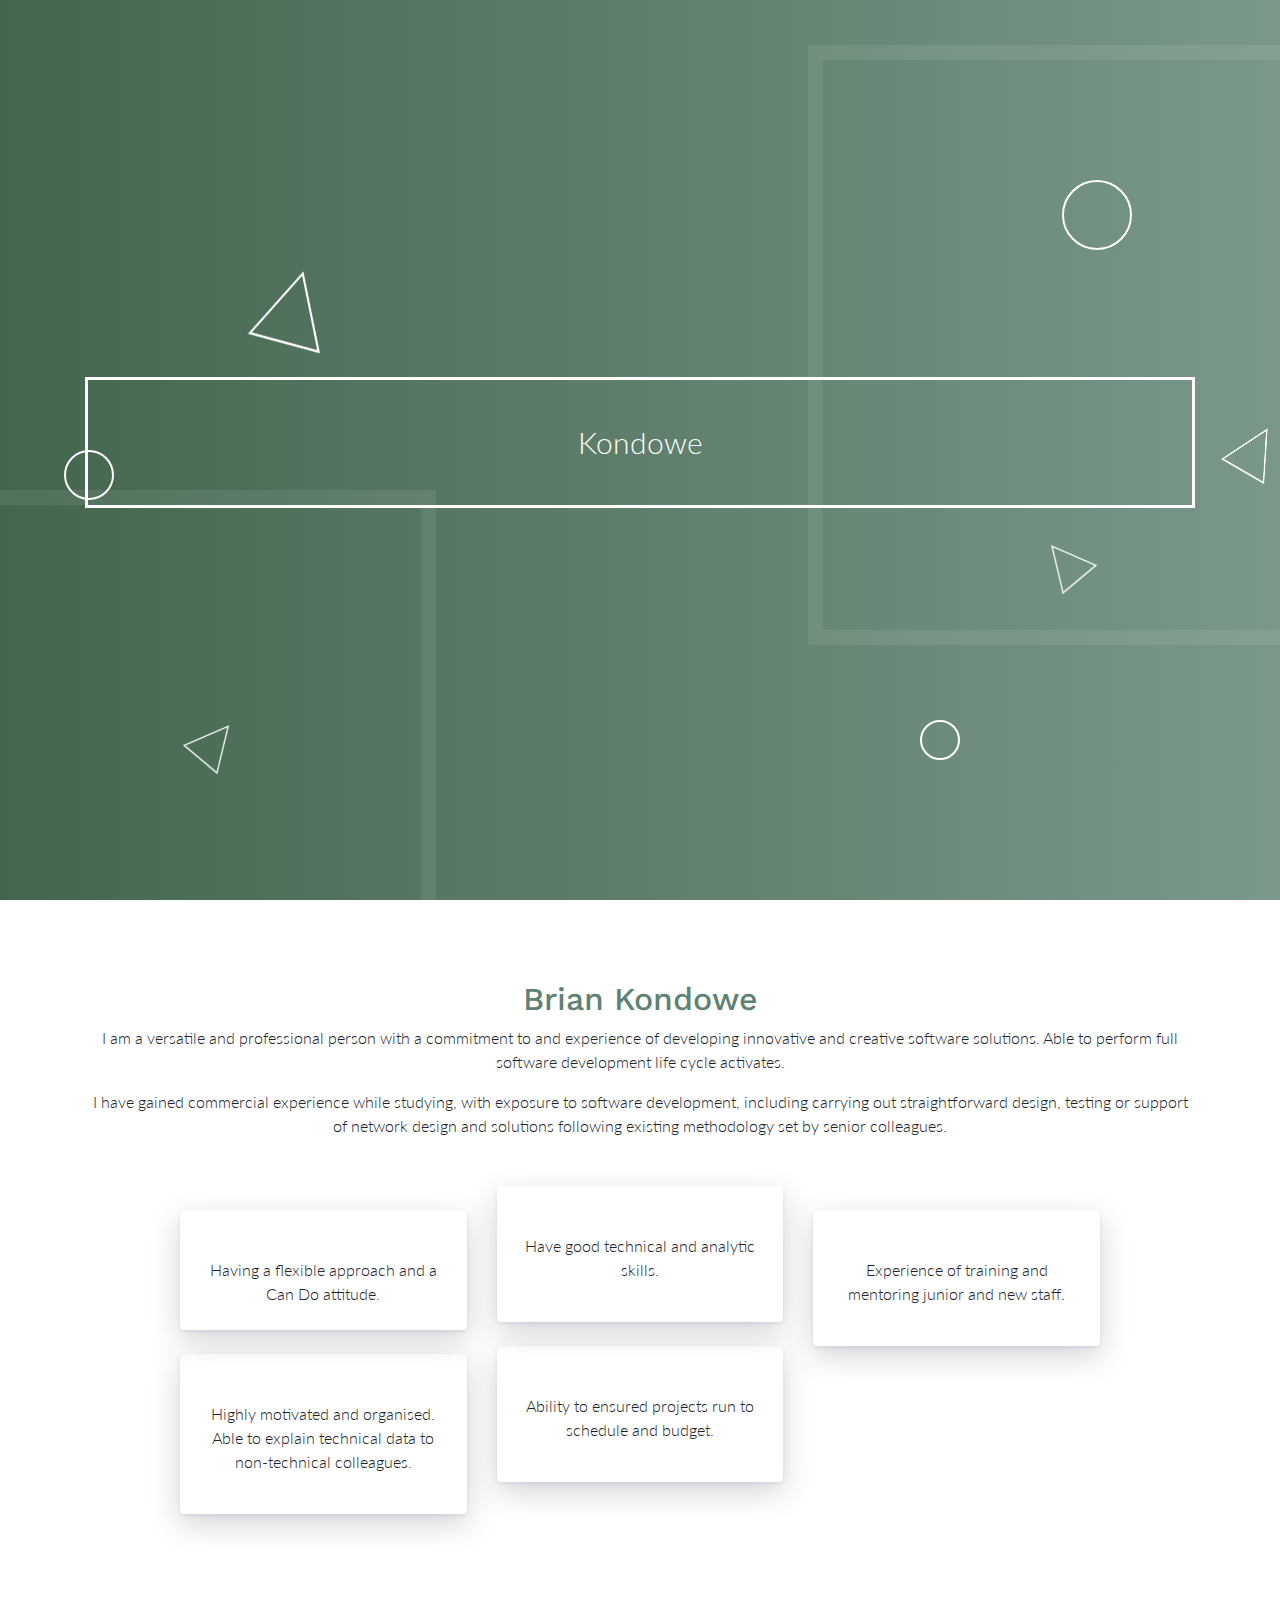
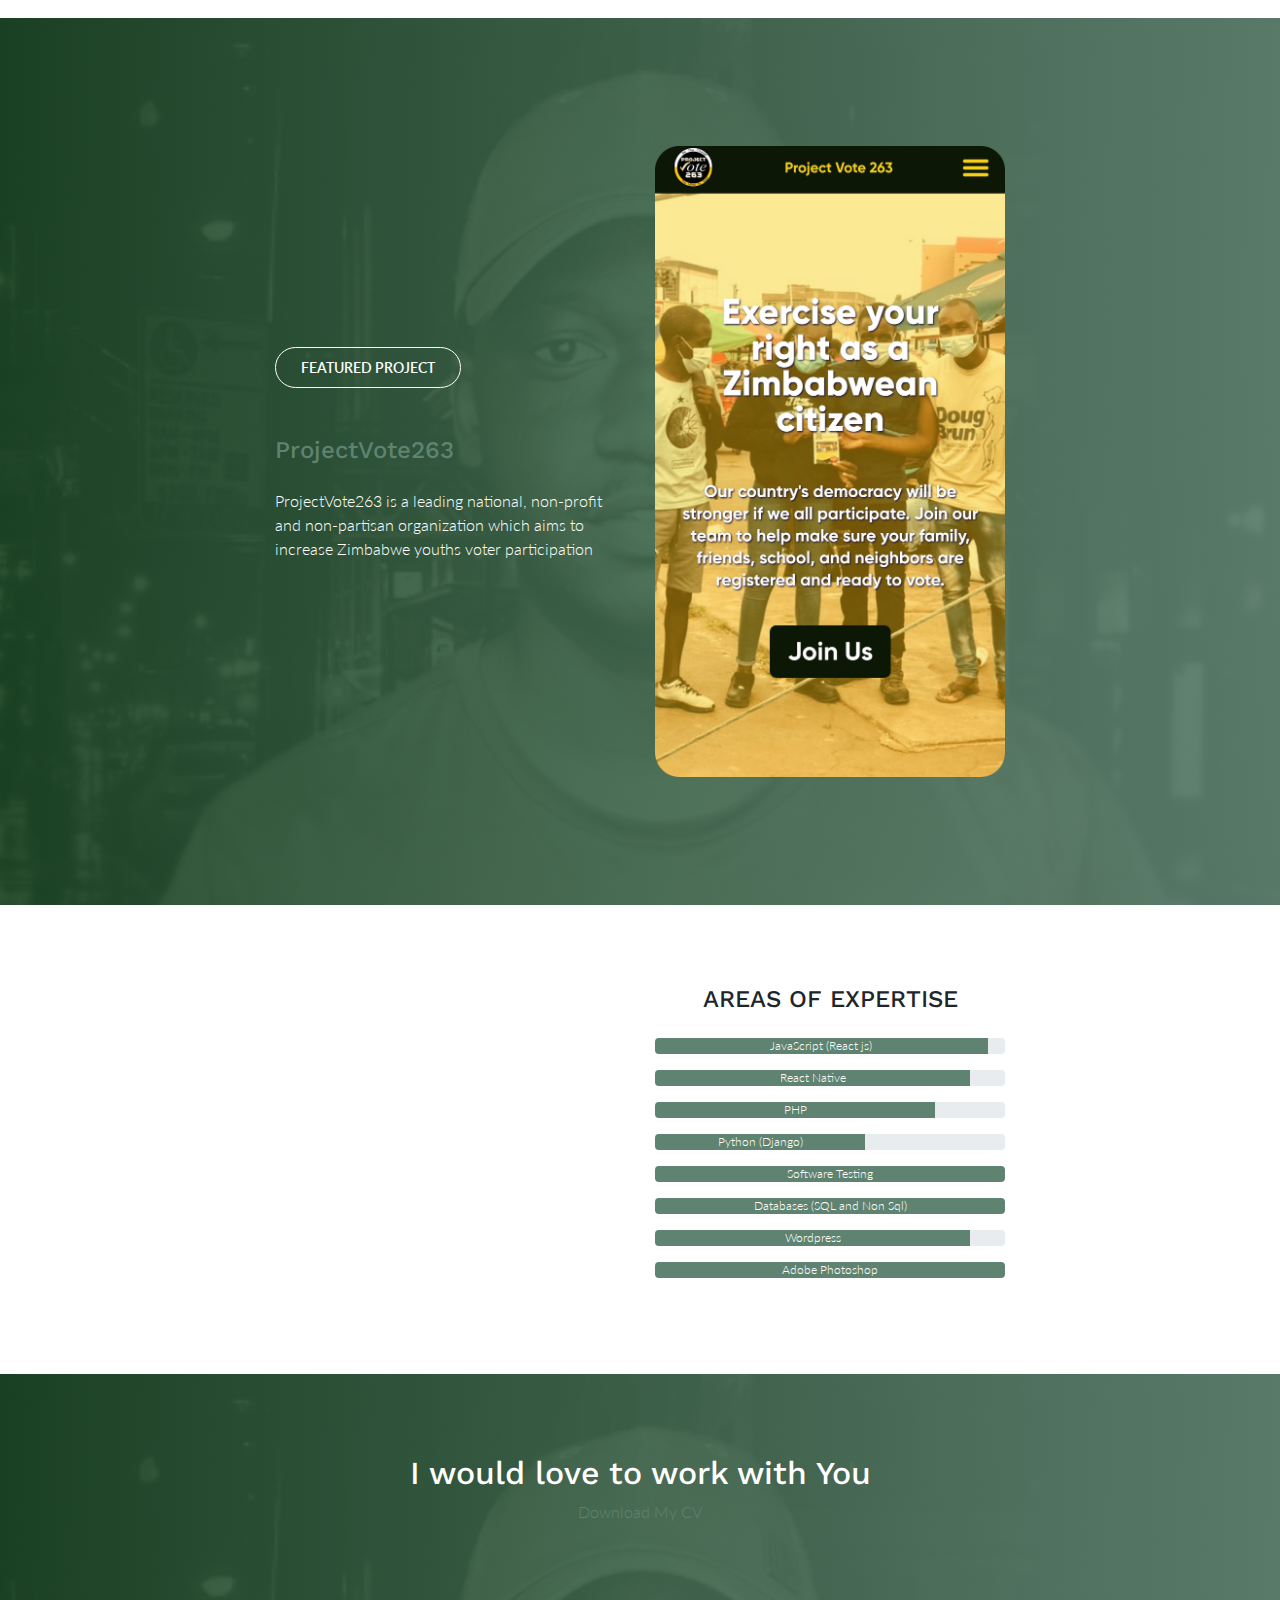
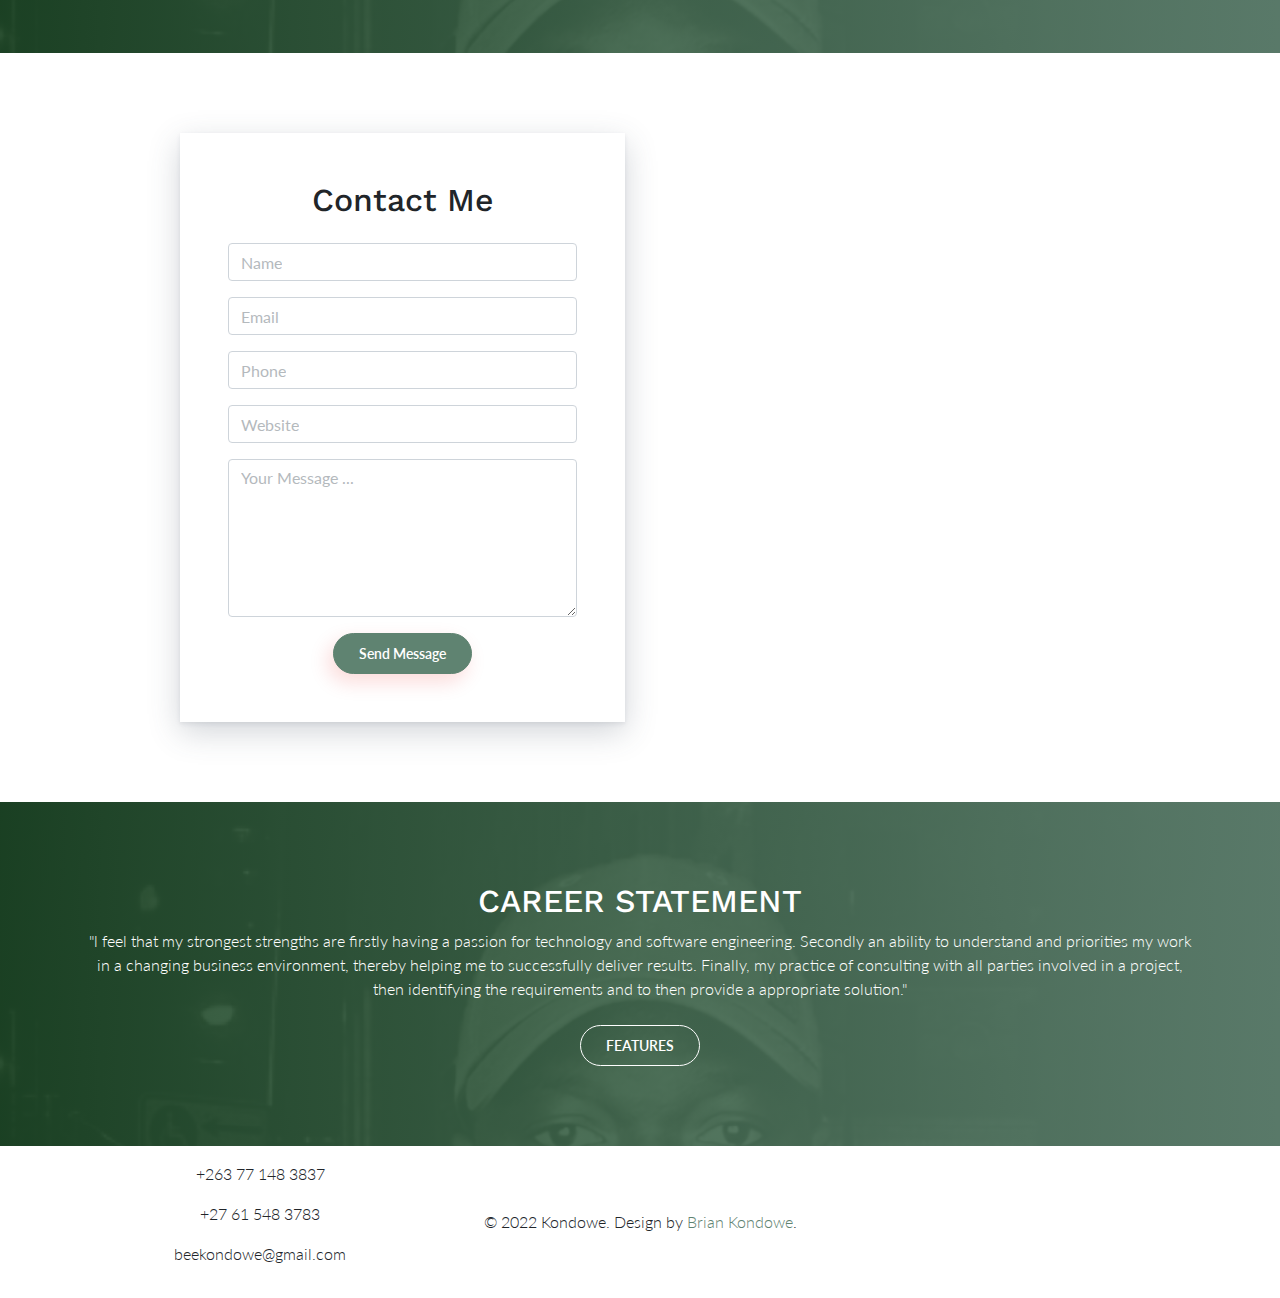
==== commit c3a3f362: "Update index.html" ====
--- a/index.html
+++ b/index.html
@@ -66,7 +66,7 @@
         <div class="container">
             <div class="section-content">
                 <!-- Section Title -->
-                <div class="title-wrap mb-5" data-aos="fade-up">
+                <div class="title-wrap mb-5">
                     <h2 class="section-title">
                         <a href="#" target="_blank">Brian Kondowe</a>
                     </h2>
@@ -85,13 +85,13 @@
                         <div class="row">
                             <!-- Features Item -->
                             <div class="col-md-4 col-sm-12 text-center mt-4">
-                                <div class="shadow rounded feature-item p-4 mb-4" data-aos="fade-up">
+                                <div class="shadow rounded feature-item p-4 mb-4">
                                     <div class="my-4">
                                         <i class="lnr lnr-cog fs-40"></i>
                                     </div>
                                     <div class="p"> Having a flexible approach and a Can Do attitude.</div>
                                 </div>
-                                <div class="shadow rounded feature-item p-4 mb-4" data-aos="fade-up">
+                                <div class="shadow rounded feature-item p-4 mb-4">
                                     <div class="my-4">
                                         <i class="lnr lnr-frame-contract fs-40"></i>
                                     </div>
@@ -102,13 +102,13 @@
                             <!-- End of Feature Item -->
                             <!-- Features Item -->
                             <div class="col-md-4 col-sm-12 text-center">
-                                <div class="shadow rounded feature-item p-4 mb-4" data-aos="fade-up">
+                                <div class="shadow rounded feature-item p-4 mb-4">
                                     <div class="my-4">
                                         <i class="lnr lnr-bubble fs-40"></i>
                                     </div>
                                     <p> Have good technical and analytic skills.</p>
                                 </div>
-                                <div class="shadow rounded feature-item p-4 mb-4" data-aos="fade-up">
+                                <div class="shadow rounded feature-item p-4 mb-4">
                                     <div class="my-4">
                                         <i class="lnr lnr-magic-wand fs-40"></i>
                                     </div>
@@ -118,7 +118,7 @@
                             <!-- End of Feature Item -->
                             <!-- Features Item -->
                             <div class="col-md-4 col-sm-12 text-center mt-4">
-                                <div class="shadow rounded feature-item p-4 mb-4" data-aos="fade-up">
+                                <div class="shadow rounded feature-item p-4 mb-4">
                                     <div class="my-4">
                                         <i class="lnr lnr-clock fs-40"></i>
                                     </div>
@@ -142,7 +142,7 @@
                     <div class="col-md-12">
                         <div class="row align-items-center text-white">
 
-                            <div class="col-md-4 offset-md-2 col-sm-6" data-aos="fade-right">
+                            <div class="col-md-4 offset-md-2 col-sm-6">
                                 <button type="button" class="btn btn-outline-primary mb-5">FEATURED PROJECT</button>
                                 <h4 class="mb-4"><a href="http://www.projectvote263.org">ProjectVote263</a></h4>
                                 <p>ProjectVote263 is a leading national, non-profit and non-partisan organization which
@@ -150,7 +150,7 @@
                             </div>
                             <!--/ .col-md-4.col-md-offset-2.col-sm-6 -->
 
-                            <div class="col-md-4 offset-md-right-2 col-sm-6" data-aos="flip-right">
+                            <div class="col-md-4 offset-md-right-2 col-sm-6">
                                 <img class="my-5" src="img/app.png" alt="">
                             </div>
                             <!--/ .col-md-4.col-md-offset-right-2.col-sm-6 -->
@@ -176,12 +176,12 @@
                     <div class="col-md-12">
                         <div class="row align-items-center">
 
-                            <div class="col-md-4 offset-md-2 col-sm-6" data-aos="flip-left">
+                            <div class="col-md-4 offset-md-2 col-sm-6">
                                 <img class="my-5" src="img/app-profile-mockup.png" alt="">
                             </div>
                             <!--/ .col-md-4.col-md-offset-right-2.col-sm-6 -->
 
-                            <div class="col-md-4 offset-md-right-2 col-sm-6" data-aos="fade-left">
+                            <div class="col-md-4 offset-md-right-2 col-sm-6">
                                 <h4 class="mb-4 text-center">AREAS OF EXPERTISE</h4>
 
                                 <div class="progress mb-3">
@@ -242,7 +242,7 @@
     <!-- Client Section -->
     <section id="client" class="overlay bg-fixed" style="background-image: url(img/bg.jpg);">
         <div class="container">
-            <div class="section-content" data-aos="fade-up">
+            <div class="section-content" >
                 <div class="row ">
                     <div class="col-md-12">
                         <!-- Section Title -->
@@ -284,7 +284,7 @@
     <section id="reservation" class="bg-white section-content">
         <div class="container">
             <div class="row align-items-center">
-                <div class="col-lg-5 offset-lg-1 mb-5 mb-lg-0" data-aos="fade-right">
+                <div class="col-lg-5 offset-lg-1 mb-5 mb-lg-0" >
                     <div class="bg-white p-5 shadow">
                         <div class="heading-section text-center">
                             <h2 class="mb-4">
@@ -328,7 +328,7 @@
     <!-- Features Section-->
     <section id="cta" class="bg-fixed overlay" style="background-image: url(img/bg.jpg);">
         <div class="container">
-            <div class="section-content" data-aos="fade-up">
+            <div class="section-content">
                 <div class="row">
                     <div class="col-md-12 text-center">
                         <h2 class="mb-2">CAREER STATEMENT</h2>
@@ -403,4 +403,4 @@
     <script src="//localhost:35729/livereload.js"></script>
 </body>
 
-</html>+</html>
